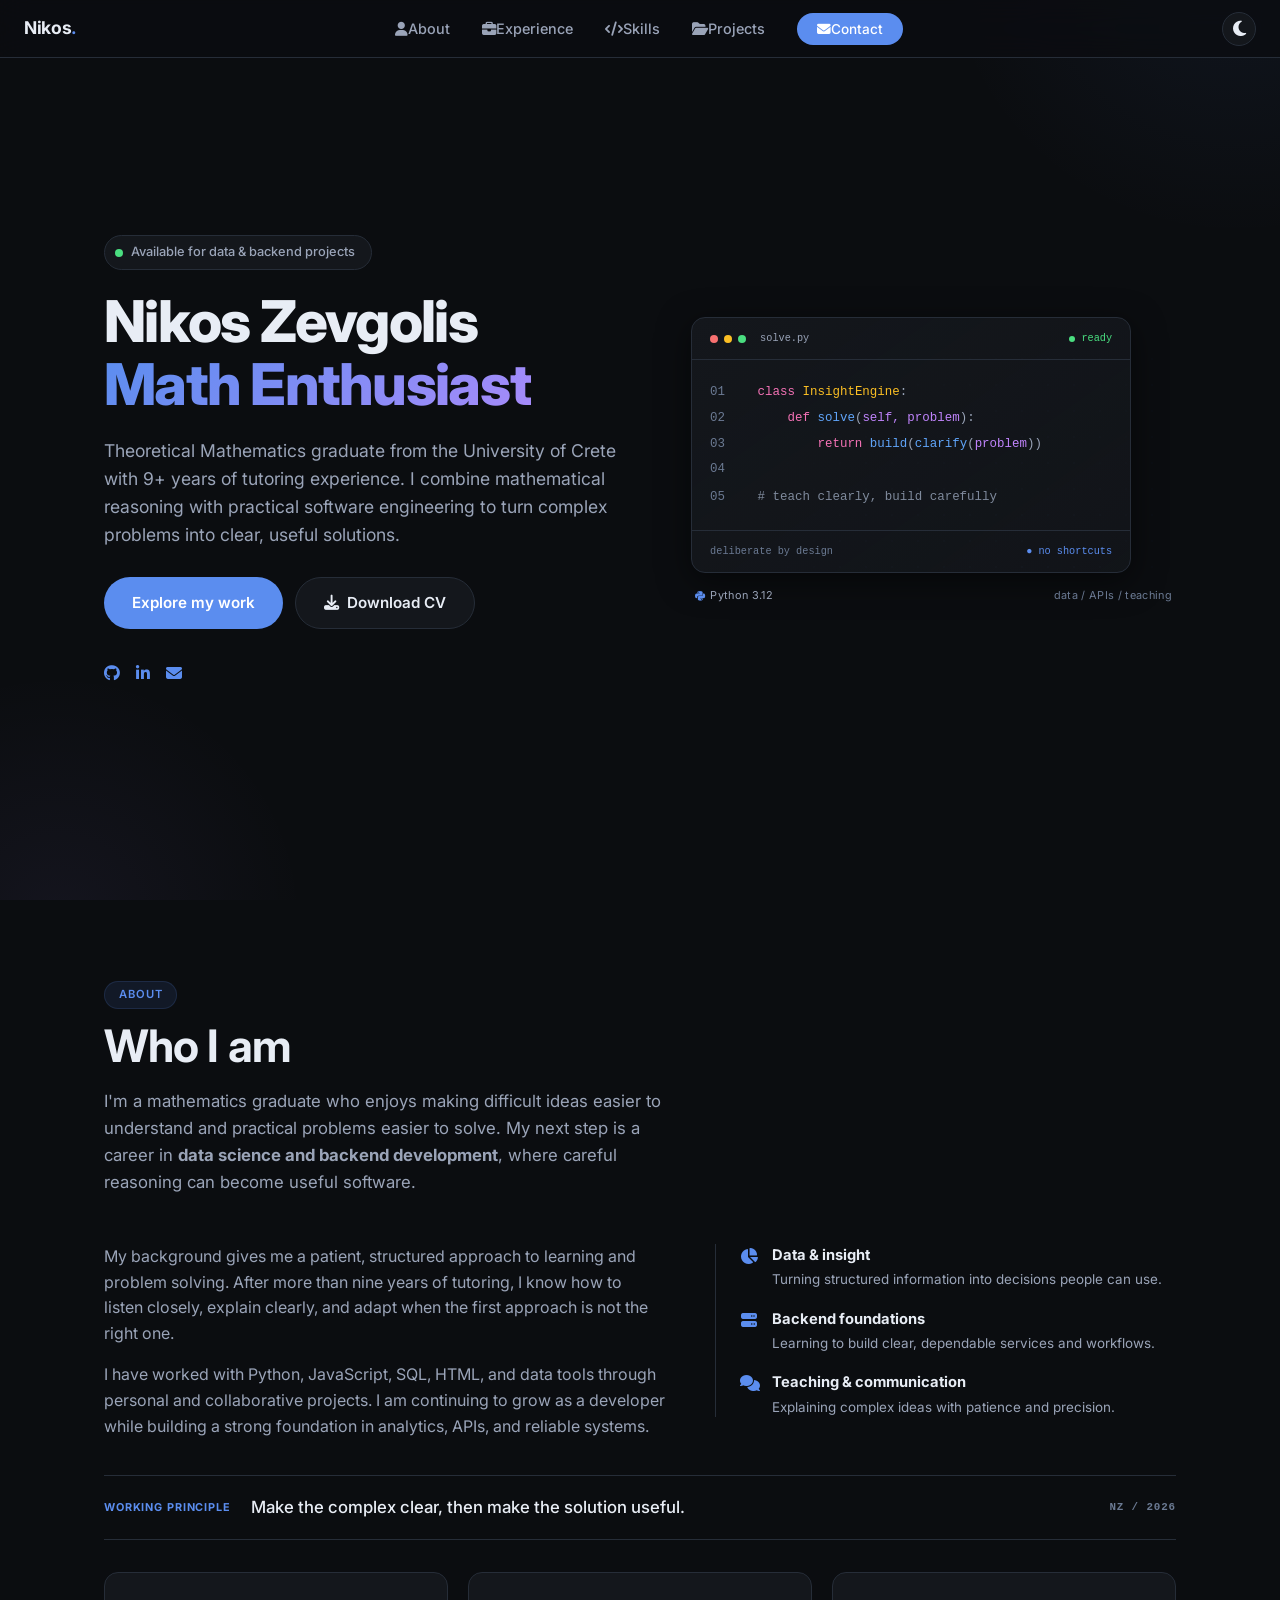
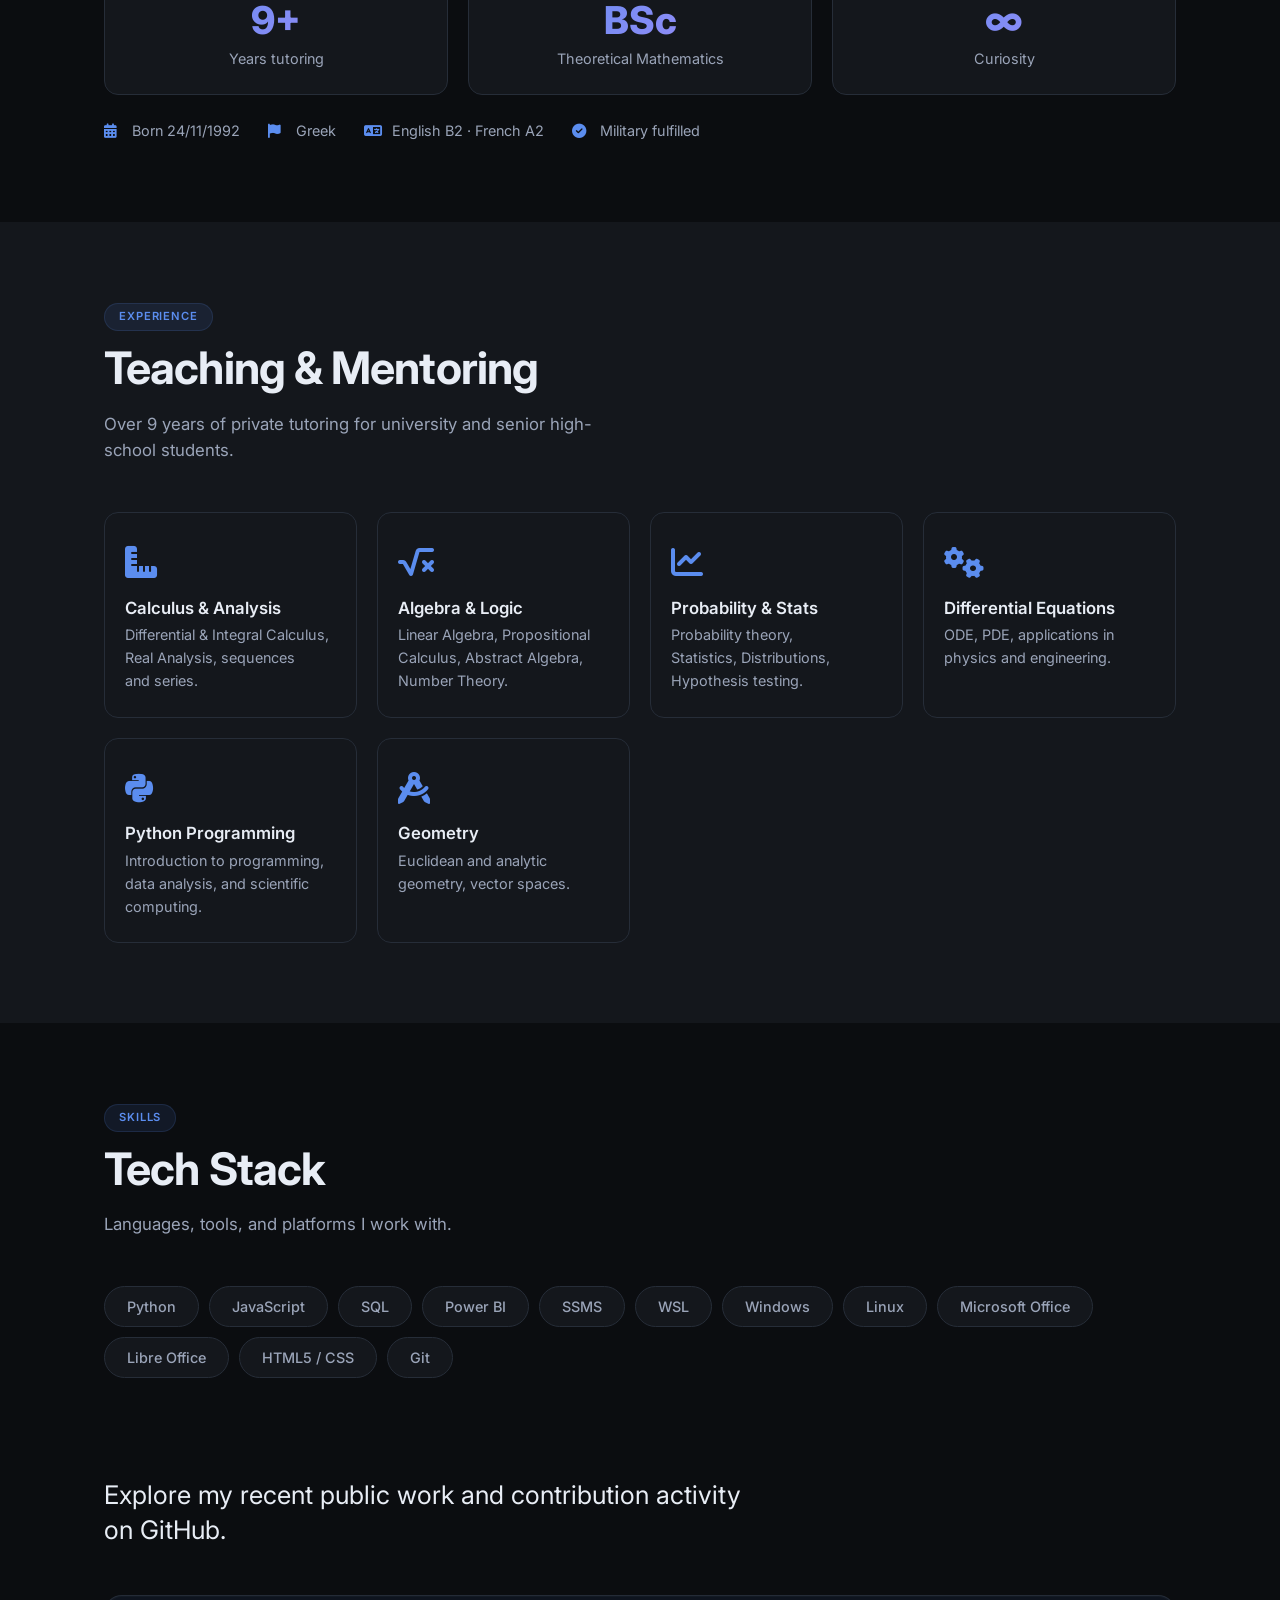
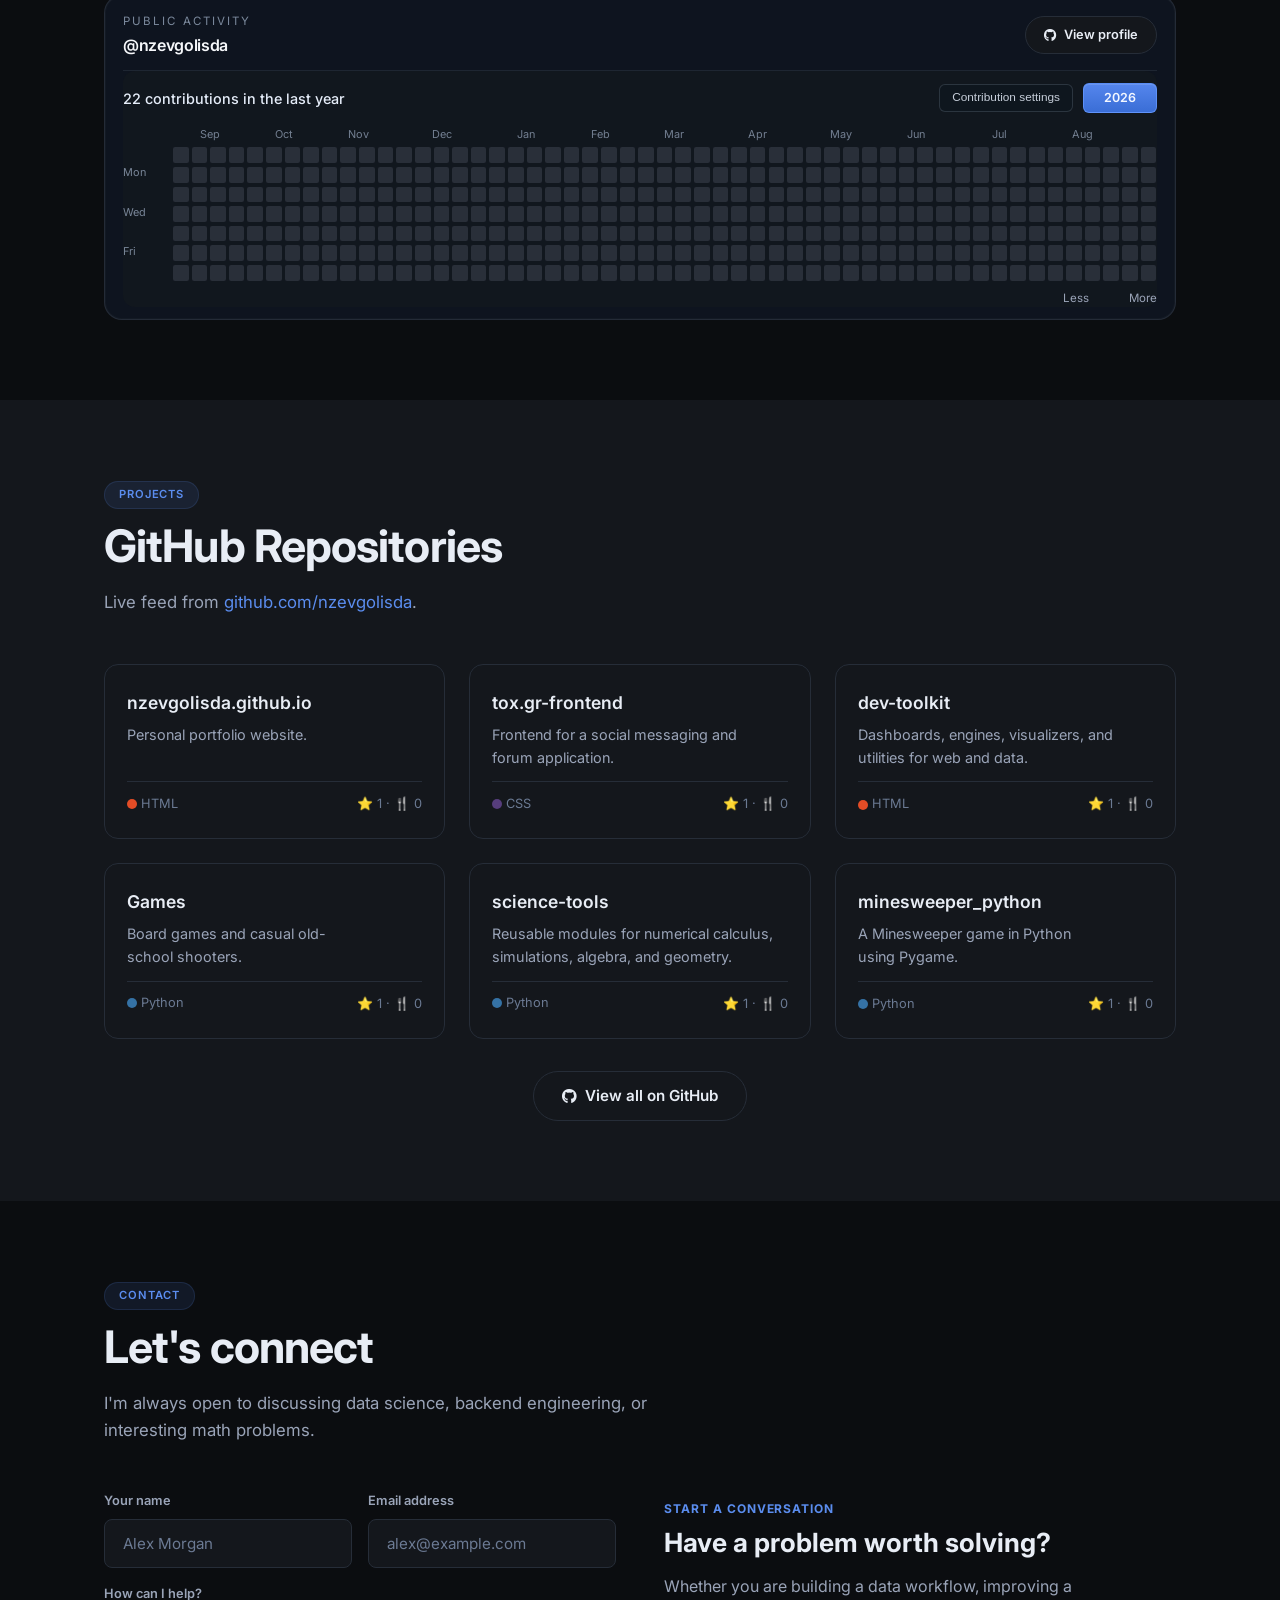
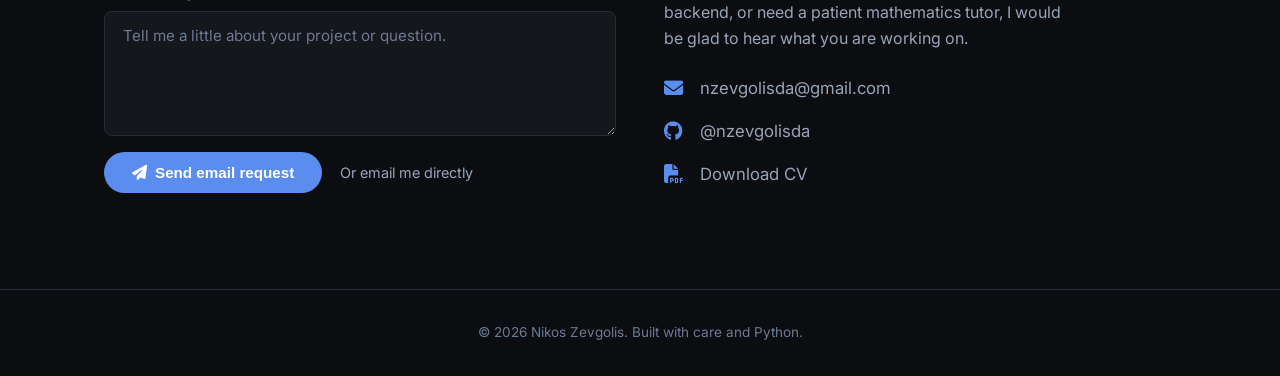
==== index.html @ 2c3bda38 "k" ====
<!DOCTYPE html>
<html lang="en">
    <head>
        <meta charset="UTF-8" />
        <meta name="viewport" content="width=device-width, initial-scale=1.0" />
        <title>Nikos Zevgolis · Data & Backend</title>
        <meta name="description" content="Portfolio of Nikos Zevgolis — Mathematics graduate, aspiring Data Scientist & Backend Developer." />
        <meta name="theme-color" content="#0b0d10" />
        <meta property="og:title" content="Nikos Zevgolis · Data & Backend" />
        <meta property="og:description" content="Mathematics graduate focused on data science, backend engineering, and elegant solutions." />
        <meta property="og:type" content="website" />
        <link rel="preconnect" href="https://fonts.googleapis.com" />
        <link rel="preconnect" href="https://fonts.gstatic.com" crossorigin />
        <link href="https://fonts.googleapis.com/css2?family=Inter:opsz,wght@14..32,300;14..32,400;14..32,500;14..32,600;14..32,700;14..32,800;14..32,900&display=swap" rel="stylesheet" />
        <link rel="stylesheet" href="https://cdnjs.cloudflare.com/ajax/libs/font-awesome/6.5.0/css/all.min.css" />
        <!-- CSS files -->
        <link rel="stylesheet" href="css/base.css" />
        <link rel="stylesheet" href="css/layout.css" />
        <link rel="stylesheet" href="css/components.css" />
        <link rel="stylesheet" href="css/theme.css" />
    </head>
    <body>
        <a class="skip-link" href="#main-content">Skip to main content</a>
        <!-- Navigation -->
        <nav class="navbar" id="navbar" role="navigation" aria-label="Main navigation">
            <div class="container navbar__inner">
                <a href="#" class="navbar__logo">Nikos<span>.</span></a>
                <ul class="navbar__links" id="navLinks">
                    <li><a href="#about" aria-label="About"><i class="fas fa-user" aria-hidden="true"></i><span class="nav-link__label">About</span></a></li>
                    <li><a href="#experience" aria-label="Experience"><i class="fas fa-briefcase" aria-hidden="true"></i><span class="nav-link__label">Experience</span></a></li>
                    <li><a href="#skills" aria-label="Skills"><i class="fas fa-code" aria-hidden="true"></i><span class="nav-link__label">Skills</span></a></li>
                    <li><a href="#projects" aria-label="Projects"><i class="fas fa-folder-open" aria-hidden="true"></i><span class="nav-link__label">Projects</span></a></li>
                    <li><a href="#contact" class="navbar__cta" aria-label="Contact"><i class="fas fa-envelope" aria-hidden="true"></i><span class="nav-link__label">Contact</span></a></li>
                </ul>
                <div class="navbar__actions">
                    <button type="button" id="themeToggle" class="theme-toggle" aria-label="Switch to light theme" aria-pressed="false">
                        <i class="fas fa-moon"></i>
                    </button>
                    <button type="button" class="navbar__hamburger" id="navToggle" aria-label="Open navigation" aria-controls="navLinks" aria-expanded="false">
                        <span></span><span></span><span></span>
                    </button>
                </div>
            </div>
        </nav>

        <!-- Hero -->
        <main id="main-content">
        <section id="hero" class="hero">
            <div class="container hero__inner">
                <div class="hero__content">
                    <div class="hero__badge">
                        <span class="hero__badge-dot"></span>
                        
                        Available for data &amp; backend projects
                    </div>
                    <h1 class="hero__title">
                        
                        Nikos Zevgolis<br />
                        <span class="hero__highlight" id="typedText">Math Enthusiast</span>
                    </h1>
                    <p class="hero__subtitle">
                        Theoretical Mathematics graduate from the University of Crete with 9+ years of tutoring experience.
                        I combine mathematical reasoning with practical software engineering to turn complex problems into clear, useful solutions.
                    </p>
                    <div class="hero__actions">
                        <a href="#projects" class="btn btn--primary">Explore my work</a>
                        <a href="cv.zevgolis-nikolaos.20260826.pdf" download class="btn btn--secondary">
                            <i class="fas fa-download"></i> Download CV
                        </a>
                    </div>
                    <div class="hero__socials">
                        <a href="https://github.com/nzevgolisda" target="_blank" rel="noopener noreferrer" aria-label="GitHub"><i class="fab fa-github"></i></a>
                        <a href="https://www.linkedin.com/in/nzevgolisda" target="_blank" rel="noopener noreferrer" aria-label="LinkedIn"><i class="fab fa-linkedin-in"></i></a>
                        <a href="mailto:nzevgolisda@gmail.com?subject=Portfolio%20enquiry" class="mailto-link" aria-label="Email"><i class="fas fa-envelope"></i></a>
                    </div>
                </div>
                <div class="hero__visual">
                    <div class="code-panel">
                        <div class="code-panel__topbar">
                            <div class="code-panel__traffic" aria-hidden="true">
                                <span></span><span></span><span></span>
                            </div>
                            <span class="code-panel__filename">solve.py</span>
                            <span class="code-panel__status"><span></span> ready</span>
                        </div>
                        <div class="code-panel__body">
                            <div class="code-panel__line">
                                <span class="code-panel__number">01</span>
                                <span class="code-panel__keyword">class</span>
                                <span class="code-panel__class"> InsightEngine</span>:
                            </div>
                            <div class="code-panel__line">
                                <span class="code-panel__number">02</span>
                                &nbsp;&nbsp;&nbsp;&nbsp;<span class="code-panel__keyword">def</span>
                                <span class="code-panel__function"> solve</span>(<span class="code-panel__param">self, problem</span>):
                            </div>
                            <div class="code-panel__line">
                                <span class="code-panel__number">03</span>
                                &nbsp;&nbsp;&nbsp;&nbsp;&nbsp;&nbsp;&nbsp;&nbsp;<span class="code-panel__keyword">return</span>
                                <span class="code-panel__function"> build</span>(<span class="code-panel__function">clarify</span>(<span class="code-panel__param">problem</span>))
                            </div>
                            <div class="code-panel__line code-panel__line--muted">
                                <span class="code-panel__number">04</span>
                            </div>
                            <div class="code-panel__line code-panel__line--accent">
                                <span class="code-panel__number">05</span>
                                <span class="code-panel__comment"># teach clearly, build carefully</span>
                            </div>
                        </div>
                        <div class="code-panel__footer">
                            <span>deliberate by design</span>
                            <span>● no shortcuts</span>
                        </div>
                    </div>
                    <div class="code-panel__meta">
                        <span><i class="fab fa-python" aria-hidden="true"></i> Python 3.12</span>
                        <span>data / APIs / teaching</span>
                    </div>
                </div>
            </div>
        </section>

        <!-- About -->
        <section id="about" class="section">
            <div class="container">
                <div class="section__header">
                    <span class="section__tag">About</span>
                    <h2 class="section__title">Who I am</h2>
                    <p class="section__subtitle">
                        I'm a mathematics graduate who enjoys making difficult ideas easier to understand and practical problems easier to solve.
                        My next step is a career in <strong>data science and backend development</strong>, where careful reasoning can become useful software.
                    </p>
                </div>
                <div class="about__details">
                    <div class="about__profile">
                        <p>My background gives me a patient, structured approach to learning and problem solving. After more than nine years of tutoring, I know how to listen closely, explain clearly, and adapt when the first approach is not the right one.</p>
                        <p>I have worked with Python, JavaScript, SQL, HTML, and data tools through personal and collaborative projects. I am continuing to grow as a developer while building a strong foundation in analytics, APIs, and reliable systems.</p>
                    </div>
                    <div class="about__focus">
                        <div class="about__focus-item">
                            <i class="fas fa-chart-pie" aria-hidden="true"></i>
                            <div><strong>Data &amp; insight</strong><span>Turning structured information into decisions people can use.</span></div>
                        </div>
                        <div class="about__focus-item">
                            <i class="fas fa-server" aria-hidden="true"></i>
                            <div><strong>Backend foundations</strong><span>Learning to build clear, dependable services and workflows.</span></div>
                        </div>
                        <div class="about__focus-item">
                            <i class="fas fa-comments" aria-hidden="true"></i>
                            <div><strong>Teaching &amp; communication</strong><span>Explaining complex ideas with patience and precision.</span></div>
                        </div>
                    </div>
                </div>
                <div class="about__signature">
                    <span class="about__signature-label">Working principle</span>
                    <p>Make the complex clear, then make the solution useful.</p>
                    <span class="about__signature-mark">NZ / 2026</span>
                </div>
                <div class="stats-grid">
                    <div class="stat-card fade-in">
                        <div class="stat-card__number">9+</div>
                        <div class="stat-card__label">Years tutoring</div>
                    </div>
                    <div class="stat-card fade-in">
                        <div class="stat-card__number">BSc</div>
                        <div class="stat-card__label">Theoretical Mathematics</div>
                    </div>
                    <div class="stat-card fade-in">
                        <div class="stat-card__number">∞</div>
                        <div class="stat-card__label">Curiosity</div>
                    </div>
                </div>
                <div class="about__meta">
                    <span><i class="fas fa-calendar-alt"></i> Born 24/11/1992</span>
                    <span><i class="fas fa-flag"></i> Greek</span>
                    <span><i class="fas fa-language"></i> English B2 · French A2</span>
                    <span><i class="fas fa-check-circle"></i> Military fulfilled</span>
                </div>
            </div>
        </section>

        <!-- Experience -->
        <section id="experience" class="section section--alt">
            <div class="container">
                <div class="section__header">
                    <span class="section__tag">Experience</span>
                    <h2 class="section__title">Teaching &amp; Mentoring</h2>
                    <p class="section__subtitle">Over 9 years of private tutoring for university and senior high-school students.</p>
                </div>
                <div class="exp-grid">
                    <div class="exp-card fade-in">
                        <div class="exp-card__icon" aria-hidden="true"><i class="fas fa-ruler-combined"></i></div>
                        <h3 class="exp-card__title">Calculus &amp; Analysis</h3>
                        <p class="exp-card__desc">Differential &amp; Integral Calculus, Real Analysis, sequences and series.</p>
                    </div>
                    <div class="exp-card fade-in">
                        <div class="exp-card__icon" aria-hidden="true"><i class="fas fa-square-root-variable"></i></div>
                        <h3 class="exp-card__title">Algebra &amp; Logic</h3>
                        <p class="exp-card__desc">Linear Algebra, Propositional Calculus, Abstract Algebra, Number Theory.</p>
                    </div>
                    <div class="exp-card fade-in">
                        <div class="exp-card__icon" aria-hidden="true"><i class="fas fa-chart-line"></i></div>
                        <h3 class="exp-card__title">Probability &amp; Stats</h3>
                        <p class="exp-card__desc">Probability theory, Statistics, Distributions, Hypothesis testing.</p>
                    </div>
                    <div class="exp-card fade-in">
                        <div class="exp-card__icon" aria-hidden="true"><i class="fas fa-gears"></i></div>
                        <h3 class="exp-card__title">Differential Equations</h3>
                        <p class="exp-card__desc">ODE, PDE, applications in physics and engineering.</p>
                    </div>
                    <div class="exp-card fade-in">
                        <div class="exp-card__icon" aria-hidden="true"><i class="fab fa-python"></i></div>
                        <h3 class="exp-card__title">Python Programming</h3>
                        <p class="exp-card__desc">Introduction to programming, data analysis, and scientific computing.</p>
                    </div>
                    <div class="exp-card fade-in">
                        <div class="exp-card__icon" aria-hidden="true"><i class="fas fa-compass-drafting"></i></div>
                        <h3 class="exp-card__title">Geometry</h3>
                        <p class="exp-card__desc">Euclidean and analytic geometry, vector spaces.</p>
                    </div>
                </div>
            </div>
        </section>

        <!-- Skills -->
        <section id="skills" class="section">
            <div class="container">
                <div class="section__header">
                    <span class="section__tag">Skills</span>
                    <h2 class="section__title">Tech Stack</h2>
                    <p class="section__subtitle">Languages, tools, and platforms I work with.</p>
                </div>
                <div class="skills-grid">
                    <span class="skill-tag">Python</span>
                    <span class="skill-tag">JavaScript</span>
                    <span class="skill-tag">SQL</span>
                    <span class="skill-tag">Power BI</span>
                    <span class="skill-tag">SSMS</span>
                    <span class="skill-tag">WSL</span>
                    <span class="skill-tag">Windows</span>
                    <span class="skill-tag">Linux</span>
                    <span class="skill-tag">Microsoft Office</span>
                    <span class="skill-tag">Libre Office</span>
                    <span class="skill-tag">HTML5 / CSS</span>
                    <span class="skill-tag">Git</span>
                </div>
            </div>
        </section>

        <!-- GitHub activity -->
        <section id="activity" class="section activity-section">
            <div class="container">
                <div class="section__header section__header--compact">
                    <p class="activity-intro">
                        Explore my recent public work and contribution activity on GitHub.
                    </p>
                </div>
                <div class="activity-card">
                    <div class="activity-card__header">
                        <div class="activity-card__meta">
                            <p class="activity-card__label">Public activity</p>
                            <h3>@nzevgolisda</h3>
                        </div>
                        <a href="https://github.com/nzevgolisda" target="_blank" rel="noopener noreferrer" class="btn btn--secondary btn--small">
                            <i class="fab fa-github"></i> View profile
                        </a>
                    </div>
                    <div class="activity-calendar">
                        <div class="contribution-graph" aria-label="GitHub contribution graph for nzevgolisda">
                            <div class="contribution-graph__header">
                                <span id="contributionTotal">22 contributions in the last year</span>
                                <div class="contribution-graph__actions">
                                    <button type="button">Contribution settings</button>
                                    <span class="contribution-graph__year" id="contributionYear">2026</span>
                                </div>
                            </div>
                            <div class="contribution-graph__body">
                                <div class="contribution-graph__days" aria-hidden="true">
                                    <span>Mon</span>
                                    <span>Wed</span>
                                    <span>Fri</span>
                                </div>
                                <div class="contribution-graph__months" id="contributionMonths" aria-hidden="true">
                                    <span style="grid-column: 1 / span 4;">Sep</span>
                                    <span style="grid-column: 5 / span 4;">Oct</span>
                                    <span style="grid-column: 9 / span 4;">Nov</span>
                                    <span style="grid-column: 13 / span 5;">Dec</span>
                                    <span style="grid-column: 18 / span 4;">Jan</span>
                                    <span style="grid-column: 22 / span 4;">Feb</span>
                                    <span style="grid-column: 26 / span 4;">Mar</span>
                                    <span style="grid-column: 30 / span 5;">Apr</span>
                                    <span style="grid-column: 35 / span 4;">May</span>
                                    <span style="grid-column: 39 / span 4;">Jun</span>
                                    <span style="grid-column: 43 / span 5;">Jul</span>
                                    <span style="grid-column: 48 / span 4;">Aug</span>
                                </div>
                                <div class="contribution-graph__grid" id="contributionGrid" aria-busy="true" data-source="github-contributions-api"></div>
                                    <span class="level-0"></span><span class="level-0"></span><span class="level-0"></span><span class="level-0"></span><span class="level-0"></span><span class="level-0"></span><span class="level-0"></span>
                                </div>
                            </div>
                            <div class="contribution-graph__legend">
                                <span>Less</span>
                                <span class="level-0"></span>
                                <span class="level-1"></span>
                                <span class="level-2"></span>
                                <span class="level-3"></span>
                                <span>More</span>
                            </div>
                        </div>
                    </div>
                </div>
            </div>
        </section>

        <!-- Projects -->
        <section id="projects" class="section section--alt">
            <div class="container">
                <div class="section__header">
                    <span class="section__tag">Projects</span>
                    <h2 class="section__title">GitHub Repositories</h2>
                    <p class="section__subtitle">
                        Live feed from <a href="https://github.com/nzevgolisda" target="_blank" rel="noopener noreferrer">github.com/nzevgolisda</a>.
                    </p>
                </div>
                <div id="repoGrid" class="projects-grid">
                    <div class="loading">Loading repositories…</div>
                </div>
                <div class="projects__footer">
                    <a href="https://github.com/nzevgolisda?tab=repositories" target="_blank" rel="noopener noreferrer" class="btn btn--secondary">
                        <i class="fab fa-github"></i> View all on GitHub
                    </a>
                </div>
            </div>
        </section>

        <!-- Contact -->
        <section id="contact" class="section">
            <div class="container">
                <div class="section__header">
                    <span class="section__tag">Contact</span>
                    <h2 class="section__title">Let's connect</h2>
                    <p class="section__subtitle">
                        I'm always open to discussing data science, backend engineering, or interesting math problems.
                    </p>
                </div>
                <div class="contact__wrapper">
                    <form id="contactForm" class="contact__form" action="https://formspree.io/f/xqakjvro" method="POST">
                        <div class="contact__form-group">
                            <label>
                                <span>Your name</span>
                                <input type="text" name="name" autocomplete="name" placeholder="Alex Morgan" required />
                            </label>
                            <label>
                                <span>Email address</span>
                                <input type="email" name="email" autocomplete="email" placeholder="alex@example.com" required />
                            </label>
                        </div>
                        <label>
                            <span>How can I help?</span>
                            <textarea name="message" placeholder="Tell me a little about your project or question." rows="5" required></textarea>
                        </label>
                        <input type="hidden" name="subject" value="New portfolio enquiry" />
                        <div class="contact__form-actions">
                            <button type="submit" class="btn btn--primary contact__submit">
                                <i class="fas fa-paper-plane" aria-hidden="true"></i> Send email request
                            </button>
                            <a class="contact__email-link mailto-link" href="mailto:nzevgolisda@gmail.com?subject=Portfolio%20enquiry">Or email me directly</a>
                        </div>
                        <div id="formStatus" class="form-status" role="status" aria-live="polite"></div>
                        <div id="formSuccess" class="form-success" role="status" aria-live="polite">
                            <i class="fas fa-check-circle"></i> Thanks! Your message was sent.
                        </div>
                    </form>
                    <div class="contact__info">
                        <p class="contact__eyebrow">Start a conversation</p>
                        <h3>Have a problem worth solving?</h3>
                        <p class="contact__copy">Whether you are building a data workflow, improving a backend, or need a patient mathematics tutor, I would be glad to hear what you are working on.</p>
                        <a href="mailto:nzevgolisda@gmail.com?subject=Portfolio%20enquiry" class="mailto-link"><i class="fas fa-envelope"></i> nzevgolisda@gmail.com</a>
                        <a href="https://github.com/nzevgolisda" target="_blank" rel="noopener noreferrer"><i class="fab fa-github"></i> @nzevgolisda</a>
                        <a href="cv.zevgolis-nikolaos.20260826.pdf" download><i class="fas fa-file-pdf"></i> Download CV</a>
                    </div>
                </div>
            </div>
        </section>
        </main>

        <!-- Footer -->
        <footer class="footer">
            <div class="container footer__inner">
                <p>&copy; 2026 Nikos Zevgolis. Built with care and Python.</p>
            </div>
        </footer>

        <!-- Scroll to top -->
        <button id="scrollTop" class="scroll-top" aria-label="Scroll to top">
            <i class="fas fa-arrow-up"></i>
        </button>

        <!-- JavaScript modules -->
        <script src="js/typing.js" defer></script>
        <script src="js/nav.js" defer></script>
        <script src="js/theme.js" defer></script>
        <script src="js/contributions.js" defer></script>
        <script src="js/github.js?v=20260912" defer></script>
        <script src="js/contact.js" defer></script>
        <script src="js/scroll.js" defer></script>
        <script src="js/main.js" defer></script>
    </body>
</html>
---- css/base.css ----
/* Reset & base */
*,
*::before,
*::after {
    margin: 0;
    padding: 0;
    box-sizing: border-box;
}

:root {
    --bg: #0b0d10;
    --bg-card: #14171c;
    --bg-card-hover: #1c2128;
    --bg-input: #1a1e26;
    --text: #e8edf5;
    --text-secondary: #9aa4b8;
    --text-muted: #6b7a93;
    --accent: #5b8def;
    --accent-glow: rgba(91, 141, 239, 0.25);
    --accent-secondary: #a78bfa;
    --border: #262d38;
    --radius: 14px;
    --radius-sm: 8px;
    --transition: 0.3s cubic-bezier(0.4, 0, 0.2, 1);
    --shadow: 0 8px 32px rgba(0, 0, 0, 0.5);
    --font: 'Inter', -apple-system, BlinkMacSystemFont, 'Segoe UI', Roboto, sans-serif;
    --max-width: 1120px;
    --nav-height: 58px;
}

[data-theme="light"] {
    --bg: #f0f4f9;
    --bg-card: #ffffff;
    --bg-card-hover: #f3f7fd;
    --bg-input: #e8edf5;
    --text: #0b0d10;
    --text-secondary: #2d3748;
    --text-muted: #4a5568;
    --border: #d2dce8;
    --shadow: 0 8px 32px rgba(0, 0, 0, 0.08);
}

html {
    scroll-behavior: smooth;
    scroll-padding-top: calc(var(--nav-height) + 16px);
}

body {
    font-family: var(--font);
    background: var(--bg);
    color: var(--text);
    line-height: 1.6;
    -webkit-font-smoothing: antialiased;
    transition: background var(--transition), color var(--transition);
}

a {
    color: var(--accent);
    text-decoration: none;
    transition: color var(--transition);
}
a:hover {
    color: #7aa2ff;
}

img {
    max-width: 100%;
    display: block;
}

/* Scrollbar */
::-webkit-scrollbar {
    width: 8px;
}
::-webkit-scrollbar-track {
    background: var(--bg);
}
::-webkit-scrollbar-thumb {
    background: var(--border);
    border-radius: 4px;
}
::-webkit-scrollbar-thumb:hover {
    background: var(--text-muted);
}

.skip-link {
    position: fixed;
    top: 12px;
    left: 12px;
    z-index: 2000;
    padding: 10px 16px;
    background: var(--accent);
    color: #fff;
    border-radius: var(--radius-sm);
    transform: translateY(-160%);
}
.skip-link:focus {
    transform: translateY(0);
}

h1,
h2,
h3,
p,
li,
label,
button,
a {
    overflow-wrap: break-word;
    text-wrap: pretty;
}
---- css/layout.css ----
.container {
    max-width: var(--max-width);
    margin: 0 auto;
    padding: 0 24px;
}

.section {
    padding: 80px 0;
}
.section--alt {
    background: var(--bg-card);
    transition: background var(--transition);
}

/* Section headers */
.section__header {
    max-width: 640px;
    margin-bottom: 48px;
}
.section__header--center {
    text-align: center;
    margin-left: auto;
    margin-right: auto;
}

.section__tag {
    display: inline-block;
    font-size: 0.7rem;
    font-weight: 600;
    letter-spacing: 0.08em;
    text-transform: uppercase;
    color: var(--accent);
    background: rgba(91, 141, 239, 0.10);
    padding: 4px 14px;
    border-radius: 100px;
    border: 1px solid rgba(91, 141, 239, 0.15);
    margin-bottom: 12px;
}

.section__title {
    font-size: clamp(2rem, 4vw, 2.8rem);
    font-weight: 700;
    letter-spacing: -0.02em;
    line-height: 1.15;
    margin-bottom: 16px;
}
.section__title .highlight {
    background: linear-gradient(135deg, var(--accent), var(--accent-secondary));
    -webkit-background-clip: text;
    -webkit-text-fill-color: transparent;
    background-clip: text;
}

.section__subtitle {
    font-size: 1.05rem;
    color: var(--text-secondary);
    max-width: 580px;
}
.section__header--center .section__subtitle {
    margin-left: auto;
    margin-right: auto;
}

/* Hero */
.hero {
    min-height: max(100vh, 640px);
    display: flex;
    align-items: center;
    padding: calc(var(--nav-height) + 24px) 0 60px;
    position: relative;
    overflow: hidden;
}
.hero__visual::before {
    content: '';
    position: absolute;
    inset: 10% 0 10% 12%;
    background-image: radial-gradient(circle, rgba(91, 141, 239, 0.18) 1px, transparent 1.5px);
    background-size: 26px 26px;
    mask-image: linear-gradient(90deg, transparent, #000 25%, #000 75%, transparent);
    opacity: 0.45;
    pointer-events: none;
    z-index: -1;
}
.hero::before {
    content: '';
    position: absolute;
    top: -40%;
    right: -20%;
    width: 600px;
    height: 600px;
    background: radial-gradient(circle, rgba(91, 141, 239, 0.07) 0%, transparent 70%);
    border-radius: 50%;
    pointer-events: none;
}
.hero::after {
    content: '';
    position: absolute;
    bottom: -30%;
    left: -15%;
    width: 500px;
    height: 500px;
    background: radial-gradient(circle, rgba(167, 139, 250, 0.06) 0%, transparent 70%);
    border-radius: 50%;
    pointer-events: none;
}
.hero__inner {
    display: grid;
    grid-template-columns: minmax(0, 1.05fr) minmax(280px, 0.95fr);
    gap: clamp(28px, 4vw, 60px);
    align-items: center;
    position: relative;
    z-index: 1;
    width: 100%;
}
.hero__content {
    min-width: 0;
}
.hero__title {
    font-size: clamp(2.4rem, 5vw, 3.6rem);
    font-weight: 800;
    letter-spacing: -0.03em;
    line-height: 1.1;
    margin-bottom: 20px;
}
.hero__highlight {
    background: linear-gradient(135deg, var(--accent), var(--accent-secondary));
    -webkit-background-clip: text;
    -webkit-text-fill-color: transparent;
    background-clip: text;
    display: inline-block;
    min-width: 160px;
}
.hero__subtitle {
    font-size: clamp(1rem, 1.5vw, 1.1rem);
    color: var(--text-secondary);
    max-width: 520px;
    margin-bottom: 28px;
}
.hero__actions {
    display: flex;
    flex-wrap: wrap;
    gap: 12px;
    margin-bottom: 32px;
}
.hero__actions .btn {
    min-height: 52px;
}
.hero__socials {
    display: flex;
    gap: 16px;
    flex-wrap: wrap;
}

/* Footer */
.footer {
    border-top: 1px solid var(--border);
    padding: 32px 0;
    text-align: center;
    color: var(--text-muted);
    font-size: 0.85rem;
    transition: border var(--transition);
}

@media (max-width: 980px) {
    .navbar__links {
        gap: 20px;
    }
    .hero {
        min-height: auto;
        padding-bottom: 72px;
    }
    .hero__inner {
        grid-template-columns: 1fr;
        gap: 32px;
    }
    .hero__visual {
        max-width: 620px;
        width: 100%;
        margin: 0 auto;
        isolation: isolate;
    }
    .hero__content {
        max-width: 680px;
        margin: 0 auto;
    }
}

@media (max-width: 760px) {
    .navbar__links {
        position: absolute;
        top: var(--nav-height);
        left: 16px;
        right: 16px;
        display: none;
        flex-direction: row;
        align-items: center;
        justify-content: space-between;
        gap: 4px;
        padding: 6px;
        background: var(--bg-card);
        border: 1px solid var(--border);
        border-radius: var(--radius);
        box-shadow: var(--shadow);
    }
    .navbar__links.open {
        display: flex;
    }
    .navbar__links a {
        display: inline-flex;
        align-items: center;
        justify-content: center;
        min-width: 42px;
        min-height: 42px;
        padding: 8px;
        border-radius: var(--radius-sm);
    }
    .navbar__links li {
        flex: 1 1 0;
        display: flex;
        justify-content: center;
    }
    .navbar__links a i {
        font-size: 1rem;
    }
    .navbar__links .nav-link__label {
        position: absolute;
        width: 1px;
        height: 1px;
        overflow: hidden;
        clip: rect(0 0 0 0);
        white-space: nowrap;
    }
    .navbar__cta {
        margin-top: 0;
    }
    .navbar__hamburger {
        display: flex;
    }
    .hero {
        padding-top: calc(var(--nav-height) + 28px);
    }
    .nav-menu-open .hero {
        padding-top: calc(var(--nav-height) + 94px);
    }
    .hero__inner,
    .contact__wrapper,
    .about__details {
        grid-template-columns: 1fr;
        gap: 40px;
    }
    .about__focus {
        border-left: 0;
        border-top: 1px solid var(--border);
        padding: 24px 0 0;
    }
    .about__signature {
        grid-template-columns: 1fr auto;
        gap: 8px 16px;
    }
    .about__signature p {
        grid-column: 1 / -1;
        grid-row: 2;
    }
    .hero__visual {
        order: 0;
    }
    .code-panel {
        max-width: none;
        padding: 22px;
        font-size: 0.8rem;
    }
    .contact__form-group {
        grid-template-columns: 1fr;
    }
}

@media (max-width: 560px) {
    .container {
        padding: 0 16px;
    }
    .hero__actions {
        display: grid;
        grid-template-columns: 1fr;
        width: 100%;
    }
    .hero__actions .btn {
        width: 100%;
        justify-content: center;
    }
    .hero__socials {
        gap: 12px;
    }
    .hero__badge {
        font-size: 0.72rem;
        padding: 6px 12px 6px 8px;
    }
}

@media (max-width: 480px) {
    .navbar {
        display: none;
    }

    .hero {
        padding-top: 40px;
    }
}
.hero__visual {
    position: relative;
}
---- css/components.css ----
/* Buttons */
.btn {
    display: inline-flex;
    align-items: center;
    gap: 8px;
    padding: 12px 28px;
    border-radius: 100px;
    font-weight: 600;
    font-size: 0.95rem;
    transition: all var(--transition);
    cursor: pointer;
    border: none;
    text-decoration: none;
}
.btn--primary {
    background: var(--accent);
    color: #fff !important;
}
.btn--primary:hover {
    background: #4a7ad9;
    transform: translateY(-2px);
    box-shadow: 0 8px 24px var(--accent-glow);
    color: #fff !important;
}
.btn--secondary {
    background: var(--bg-card);
    color: var(--text) !important;
    border: 1px solid var(--border);
}
.btn--secondary:hover {
    background: var(--bg-card-hover);
    border-color: var(--text-muted);
    transform: translateY(-2px);
    color: var(--text) !important;
}
.btn--small {
    padding: 8px 18px;
    font-size: 0.8rem;
}

/* Theme toggle */
.theme-toggle {
    background: var(--bg-card);
    border: 1px solid var(--border);
    border-radius: 100px;
    padding: 6px 12px;
    font-size: 1.1rem;
    cursor: pointer;
    color: var(--text);
    transition: all var(--transition);
    display: flex;
    align-items: center;
    justify-content: center;
    width: 34px;
    height: 34px;
}
.theme-toggle:hover {
    background: var(--bg-card-hover);
    border-color: var(--accent);
}

/* Navbar */
.navbar {
    position: fixed;
    top: 0;
    left: 0;
    right: 0;
    z-index: 1100;
    height: var(--nav-height);
    display: flex;
    align-items: center;
    background: rgba(11, 13, 16, 0.82);
    backdrop-filter: blur(16px) saturate(180%);
    border-bottom: 1px solid var(--border);
    transition: transform var(--transition), background var(--transition), border var(--transition);
}
.navbar.navbar--hidden {
    transform: translateY(-100%);
    visibility: hidden;
    pointer-events: none;
}
[data-theme="light"] .navbar {
    background: rgba(240, 244, 249, 0.85);
}
.navbar__inner {
    display: flex;
    align-items: center;
    justify-content: space-between;
    width: 100%;
    max-width: none;
    min-width: 0;
}
.navbar__logo {
    font-size: 1.1rem;
    font-weight: 700;
    letter-spacing: -0.02em;
    color: var(--text);
    flex-shrink: 0;
}
.navbar__logo span {
    color: var(--accent);
}
.navbar__links {
    display: flex;
    gap: 32px;
    list-style: none;
    align-items: center;
    min-width: 0;
}
.navbar__links a {
    font-size: 0.9rem;
    font-weight: 500;
    color: var(--text-secondary);
    position: relative;
    transition: color var(--transition);
}
.navbar__links a::after {
    content: '';
    position: absolute;
    bottom: -4px;
    left: 0;
    width: 0;
    height: 2px;
    background: var(--accent);
    transition: width var(--transition);
}
.navbar__links a:hover {
    color: var(--text);
}
.navbar__links a:hover::after {
    width: 100%;
}
.navbar__cta {
    background: var(--accent);
    color: #fff !important;
    padding: 8px 20px;
    border-radius: 100px;
    font-weight: 600;
    font-size: 0.85rem !important;
    transition: background var(--transition), transform var(--transition);
}
.navbar__cta::after {
    display: none !important;
}
.navbar__cta:hover {
    background: #4a7ad9;
    color: #fff !important;
    transform: translateY(-1px);
}
.navbar__actions {
    display: flex;
    align-items: center;
    gap: 8px;
}
.navbar__hamburger {
    display: none;
    flex-direction: column;
    gap: 5px;
    background: none;
    border: none;
    cursor: pointer;
    padding: 4px;
}
.navbar__hamburger span {
    display: block;
    width: 24px;
    height: 2px;
    background: var(--text);
    border-radius: 2px;
    transition: all var(--transition);
}
.navbar__hamburger.open span:nth-child(1) {
    transform: rotate(45deg) translate(5px, 5px);
}
.navbar__hamburger.open span:nth-child(2) {
    opacity: 0;
}
.navbar__hamburger.open span:nth-child(3) {
    transform: rotate(-45deg) translate(5px, -5px);
}

/* Badge */
.hero__badge {
    display: inline-flex;
    align-items: center;
    gap: 8px;
    font-size: 0.8rem;
    font-weight: 500;
    color: var(--text-secondary);
    background: var(--bg-card);
    padding: 6px 16px 6px 10px;
    border-radius: 100px;
    border: 1px solid var(--border);
    margin-bottom: 20px;
}
.hero__badge-dot {
    width: 8px;
    height: 8px;
    border-radius: 50%;
    background: #4ade80;
    animation: pulse-dot 2s ease-in-out infinite;
}
@keyframes pulse-dot {
    0%, 100% { opacity: 1; transform: scale(1); }
    50% { opacity: 0.4; transform: scale(1.4); }
}

/* Code panel */
.code-panel {
    background: linear-gradient(145deg, var(--bg-card), rgba(20, 23, 28, 0.76));
    border-radius: var(--radius);
    padding: 0;
    border: 1px solid var(--border);
    font-family: 'JetBrains Mono', 'Fira Code', monospace;
    font-size: 0.78rem;
    line-height: 2.05;
    box-shadow: var(--shadow);
    width: 100%;
    max-width: 440px;
    overflow: hidden;
    transition: background var(--transition), border var(--transition);
}
.code-panel__topbar,
.code-panel__footer {
    display: flex;
    align-items: center;
    min-height: 42px;
    padding: 0 18px;
    color: var(--text-muted);
    font-size: 0.64rem;
}
.code-panel__topbar {
    gap: 14px;
    border-bottom: 1px solid var(--border);
}
.code-panel__traffic {
    display: flex;
    gap: 6px;
}
.code-panel__traffic span {
    width: 8px;
    height: 8px;
    border-radius: 50%;
    background: var(--text-muted);
}
.code-panel__traffic span:first-child { background: #f87171; }
.code-panel__traffic span:nth-child(2) { background: #fbbf24; }
.code-panel__traffic span:last-child { background: #4ade80; }
.code-panel__filename {
    color: var(--text-secondary);
}
.code-panel__status {
    display: inline-flex;
    align-items: center;
    gap: 6px;
    margin-left: auto;
    color: #4ade80;
}
.code-panel__status span {
    width: 6px;
    height: 6px;
    border-radius: 50%;
    background: currentColor;
}
.code-panel__body {
    padding: 20px 18px;
    overflow-x: auto;
}
.code-panel__line {
    color: var(--text-secondary);
    white-space: nowrap;
}
.code-panel__number {
    display: inline-block;
    width: 28px;
    margin-right: 12px;
    color: var(--text-muted);
    user-select: none;
}
.code-panel__line--muted {
    color: transparent;
}
.code-panel__line--accent {
    color: var(--text);
    margin-top: 2px;
}
.code-panel__comment {
    color: #7f8a9c;
}
.code-panel__footer {
    justify-content: space-between;
    border-top: 1px solid var(--border);
}
.code-panel__footer span:last-child {
    color: var(--accent);
}
.code-panel__meta {
    display: flex;
    justify-content: space-between;
    gap: 16px;
    margin: 14px 4px 0;
    color: var(--text-muted);
    font-family: var(--font);
    font-size: 0.68rem;
    letter-spacing: 0.03em;
}
.code-panel__meta span {
    display: inline-flex;
    align-items: center;
    white-space: nowrap;
}
.code-panel__meta span:first-child {
    color: var(--text-secondary);
}
.code-panel__meta i {
    color: var(--accent);
    margin-right: 5px;
}
.code-panel__keyword { color: #f472b6; }
.code-panel__function { color: #60a5fa; }
.code-panel__string { color: #a3e635; }
.code-panel__class { color: #fbbf24; }
.code-panel__param { color: #c084fc; }
.code-panel__operator { color: #fbbf24; }

/* Stats */
.stats-grid {
    display: grid;
    grid-template-columns: repeat(auto-fit, minmax(140px, 1fr));
    gap: 20px;
    margin: 32px 0 24px;
}
.stat-card {
    background: var(--bg-card);
    padding: 24px 16px;
    border-radius: var(--radius);
    border: 1px solid var(--border);
    text-align: center;
    transition: all var(--transition);
}
.stat-card:hover {
    border-color: var(--accent);
    transform: translateY(-4px);
}
.stat-card__number {
    font-size: 2.4rem;
    font-weight: 800;
    background: linear-gradient(135deg, var(--accent), var(--accent-secondary));
    -webkit-background-clip: text;
    -webkit-text-fill-color: transparent;
    background-clip: text;
    line-height: 1.2;
}
.stat-card__label {
    font-size: 0.9rem;
    color: var(--text-secondary);
    margin-top: 4px;
}

/* About details */
.about__details {
    display: grid;
    grid-template-columns: minmax(0, 1.1fr) minmax(280px, 0.9fr);
    gap: 48px;
    align-items: start;
    margin: 8px 0 36px;
}
    @media (max-width: 760px) {
        .about__details {
            grid-template-columns: minmax(0, 1fr);
        }

        .navbar__links {
            z-index: 1001;
        }
    }
.about__profile,
.about__focus {
    min-width: 0;
}
.about__profile {
    color: var(--text-secondary);
    max-width: 600px;
}
.about__profile p + p {
    margin-top: 16px;
}
.about__focus {
    display: grid;
    gap: 18px;
    border-left: 1px solid var(--border);
    padding-left: 24px;
}
.about__focus-item {
    display: flex;
    gap: 14px;
    align-items: flex-start;
}
.about__focus-item > i {
    color: var(--accent);
    font-size: 1rem;
    margin-top: 4px;
    width: 18px;
    text-align: center;
}
.about__focus-item div {
    display: grid;
    gap: 2px;
}
.about__focus-item strong {
    font-size: 0.92rem;
}
.about__focus-item span {
    color: var(--text-secondary);
    font-size: 0.84rem;
    line-height: 1.5;
}
.about__signature {
    display: grid;
    grid-template-columns: auto minmax(0, 1fr) auto;
    align-items: center;
    gap: 20px;
    padding: 18px 0;
    border-top: 1px solid var(--border);
    border-bottom: 1px solid var(--border);
}
.about__signature-label,
.about__signature-mark {
    color: var(--accent);
    font-size: 0.68rem;
    font-weight: 700;
    letter-spacing: 0.08em;
    text-transform: uppercase;
}
.about__signature p {
    font-size: 1.05rem;
    font-weight: 500;
}
.about__signature-mark {
    color: var(--text-muted);
    font-family: 'JetBrains Mono', 'Fira Code', monospace;
}

/* About meta */
.about__meta {
    display: flex;
    flex-wrap: wrap;
    gap: 16px 28px;
    margin-top: 12px;
    color: var(--text-secondary);
    font-size: 0.9rem;
}
.about__meta i {
    color: var(--accent);
    width: 18px;
    margin-right: 6px;
}
---- css/theme.css ----
/* Experience grid */
.exp-grid {
    display: grid;
    grid-template-columns: repeat(auto-fit, minmax(200px, 1fr));
    gap: 20px;
}
.exp-card {
    background: var(--bg-card);
    border-radius: var(--radius);
    padding: 24px 20px;
    border: 1px solid var(--border);
    transition: all var(--transition);
}
.exp-card:hover {
    border-color: var(--accent);
    transform: translateY(-4px);
}
.exp-card__icon {
    font-size: 2rem;
    color: var(--accent);
    margin-bottom: 6px;
}
.exp-card__title {
    font-size: 1.05rem;
    font-weight: 600;
    margin-bottom: 2px;
}
.exp-card__desc {
    color: var(--text-secondary);
    font-size: 0.9rem;
}

/* Skills */
.skills-grid {
    display: flex;
    flex-wrap: wrap;
    gap: 10px;
}
.skill-tag {
    background: var(--bg-card);
    border: 1px solid var(--border);
    padding: 8px 22px;
    border-radius: 100px;
    font-size: 0.9rem;
    font-weight: 500;
    color: var(--text-secondary);
    transition: all var(--transition);
}
.skill-tag:hover {
    border-color: var(--accent);
    color: var(--text);
    background: var(--bg-card-hover);
    transform: translateY(-2px);
}

.activity-section {
    padding-top: 20px;
}
.activity-intro {
    margin: 0;
    font-size: clamp(1.2rem, 2vw, 2rem);
    line-height: 1.35;
    color: var(--text);
    max-width: 900px;
    font-weight: 400;
}
.activity-card {
    background: rgba(15, 22, 32, 0.94);
    border: 1px solid rgba(148, 163, 184, 0.16);
    border-radius: 18px;
    padding: 0 18px 12px;
    box-shadow: inset 0 0 0 1px rgba(148, 163, 184, 0.04);
    max-width: 1180px;
    margin: 0 auto;
}
.activity-card__header {
    display: flex;
    justify-content: space-between;
    align-items: center;
    gap: 18px;
    padding: 16px 0 12px;
    border-bottom: 1px solid rgba(148, 163, 184, 0.12);
}
.activity-card__meta {
    display: flex;
    flex-direction: column;
    gap: 2px;
}
.activity-card__label {
    color: rgba(148, 163, 184, 0.82);
    font-size: 0.72rem;
    letter-spacing: 0.18em;
    text-transform: uppercase;
    margin: 0;
}
.activity-card__header h3 {
    font-size: 1rem;
    font-weight: 600;
    margin: 0;
    letter-spacing: -0.02em;
    color: #f5f7fa;
}
.activity-calendar {
    background: rgba(18, 24, 31, 0.9);
    border-radius: 12px;
    padding: 12px 0 0;
    container-type: inline-size;
}
.contribution-graph {
    --cell-gap: 4px;
    --week-count: 53;
    --cell-size: clamp(10px, calc((100cqw - (var(--week-count) - 1) * var(--cell-gap)) / var(--week-count)), 24px);
    --grid-height: calc(7 * var(--cell-size) + 6 * var(--cell-gap));
    --grid-min-width: calc(var(--week-count) * var(--cell-size) + (var(--week-count) - 1) * var(--cell-gap));
    display: flex;
    flex-direction: column;
    gap: 8px;
    color: rgba(148, 163, 184, 0.9);
}
.contribution-graph__header {
    display: flex;
    justify-content: space-between;
    align-items: center;
    gap: 12px;
    font-size: 0.9rem;
    color: #e5edf9;
    font-weight: 500;
    padding: 0 0 6px;
}
.contribution-graph__actions {
    display: flex;
    align-items: center;
    gap: 10px;
}
.contribution-graph__actions button {
    background: rgba(15, 23, 32, 0.7);
    border: 1px solid rgba(148, 163, 184, 0.22);
    color: rgba(214, 221, 233, 0.92);
    border-radius: 6px;
    padding: 7px 12px;
    font-size: 0.74rem;
    line-height: 1;
    cursor: pointer;
    transition: border-color 0.2s ease, background 0.2s ease, transform 0.2s ease;
}
.contribution-graph__actions button:hover {
    border-color: rgba(148, 163, 184, 0.45);
    background: rgba(22, 31, 41, 0.9);
}
.contribution-graph__actions button:active {
    transform: translateY(1px);
}
.contribution-graph__year {
    display: inline-flex;
    align-items: center;
    justify-content: center;
    min-width: 74px;
    padding: 8px 12px;
    background: linear-gradient(180deg, rgba(91, 144, 255, 0.92), rgba(62, 118, 230, 0.92));
    border: 1px solid rgba(101, 152, 255, 0.75);
    border-radius: 6px;
    color: #f3f7ff;
    font-weight: 600;
    font-size: 0.78rem;
    line-height: 1;
    cursor: pointer;
    box-shadow: inset 0 1px 0 rgba(255, 255, 255, 0.12);
}
.contribution-graph__body {
    display: grid;
    grid-template-columns: 40px minmax(0, 1fr);
    grid-template-rows: 18px var(--grid-height);
    gap: 0 10px;
    align-items: start;
    padding-top: 2px;
}
.contribution-graph__days {
    position: relative;
    grid-column: 1;
    grid-row: 2;
    width: 40px;
    height: var(--grid-height);
    padding-top: 0;
    font-size: 0.68rem;
    color: rgba(148, 163, 184, 0.8);
    line-height: 1;
    transform: translateY(calc(var(--cell-size) + var(--cell-gap)));
}
.contribution-graph__days span {
    position: absolute;
    left: 0;
    display: block;
    line-height: 1;
}
.contribution-graph__days span:nth-child(1) { top: 0; }
.contribution-graph__days span:nth-child(2) { top: calc(2 * (var(--cell-size) + var(--cell-gap))); }
.contribution-graph__days span:nth-child(3) { top: calc(4 * (var(--cell-size) + var(--cell-gap))); }
.contribution-graph__months {
    grid-column: 2;
    grid-row: 1;
    display: grid;
    grid-template-columns: repeat(var(--week-count), minmax(0, 1fr));
    align-items: start;
    width: 100%;
    height: 18px;
    margin-bottom: 0;
}
.contribution-graph__months span {
    position: static;
    width: auto;
    font-size: 0.68rem;
    color: rgba(148, 163, 184, 0.75);
    white-space: nowrap;
    line-height: 1;
    text-align: center;
}
.contribution-graph__grid {
    grid-column: 2;
    grid-row: 2;
    display: grid;
    grid-template-columns: repeat(var(--week-count), var(--cell-size));
    grid-template-rows: repeat(7, var(--cell-size));
    column-gap: 0;
    row-gap: var(--cell-gap);
    width: 100%;
    min-height: var(--grid-height);
    padding: 0 0 0;
    justify-content: space-between;
    align-content: start;
    grid-auto-flow: column;
    max-width: 100%;
    transform: translateY(0);
}
.contribution-graph__grid span,
.contribution-graph__legend .level-0,
.contribution-graph__legend .level-1,
.contribution-graph__legend .level-2,
.contribution-graph__legend .level-3 {
    display: block;
    width: var(--cell-size);
    height: var(--cell-size);
    border-radius: 2px;
    background: rgba(148, 163, 184, 0.2);
    justify-self: center;
}
.contribution-graph__grid .level-0 { background: rgba(148, 163, 184, 0.18); }
.contribution-graph__grid .level-1,
.contribution-graph__legend .level-1 { background: #7bd48f; }
.contribution-graph__grid .level-2,
.contribution-graph__legend .level-2 { background: #4ecb73; }
.contribution-graph__grid .level-3,
.contribution-graph__legend .level-3 { background: #2b9d5a; }
.contribution-graph__grid .level-4 { background: #167c45; }
.contribution-graph__legend {
    display: flex;
    align-items: center;
    justify-content: flex-end;
    gap: 8px;
    padding-top: 8px;
    font-size: 0.72rem;
    color: rgba(148, 163, 184, 0.9);
}
.contribution-graph__legend span:not(.level-0):not(.level-1):not(.level-2):not(.level-3) {
    color: var(--text-secondary);
}
.contribution-graph__legend .level-0,
.contribution-graph__legend .level-1,
.contribution-graph__legend .level-2,
.contribution-graph__legend .level-3 {
    width: var(--cell-size);
    height: var(--cell-size);
    border-radius: 2px;
}

@media (max-width: 760px) {
    .activity-intro {
        font-size: 1.1rem;
    }
    .activity-card {
        padding: 0 12px 10px;
    }
    .activity-card__header {
        flex-direction: column;
        align-items: flex-start;
        gap: 10px;
        padding-top: 12px;
    }
    .contribution-graph__header {
        flex-direction: column;
        align-items: flex-start;
        width: 100%;
        gap: 8px;
    }
    .contribution-graph__actions {
        width: 100%;
        justify-content: space-between;
    }
    .contribution-graph__body {
        grid-template-columns: 30px minmax(0, 1fr);
        grid-template-rows: 18px var(--grid-height);
        gap: 8px;
        overflow-x: auto;
    }
    .contribution-graph__days {
        width: 30px;
        font-size: 0.62rem;
        padding-top: 0;
    }
    .contribution-graph__months {
        width: max(100%, var(--grid-min-width));
        min-width: var(--grid-min-width);
    }
    .contribution-graph__grid {
        grid-column: 2;
        width: max(100%, var(--grid-min-width));
        min-width: var(--grid-min-width);
        overflow-x: visible;
    }
    .contribution-graph__legend {
        justify-content: flex-start;
        flex-wrap: wrap;
    }
}

/* Projects grid */
.projects-grid {
    display: grid;
    grid-template-columns: repeat(auto-fill, minmax(280px, 1fr));
    gap: 24px;
}
.repo-card {
    background: var(--bg-card);
    border-radius: var(--radius);
    padding: 24px 22px;
    border: 1px solid var(--border);
    transition: all var(--transition);
    display: flex;
    flex-direction: column;
}
.repo-card:hover {
    border-color: var(--accent);
    transform: translateY(-6px);
    box-shadow: var(--shadow);
}
.repo-card h3 {
    font-size: 1.1rem;
    font-weight: 600;
    margin-bottom: 6px;
}
.repo-card h3 a {
    color: var(--text);
}
.repo-card h3 a:hover {
    color: var(--accent);
}
.repo-card p {
    color: var(--text-secondary);
    font-size: 0.9rem;
    flex: 1;
    margin-bottom: 12px;
    display: -webkit-box;
    -webkit-line-clamp: 2;
    -webkit-box-orient: vertical;
    overflow: hidden;
}
.repo-meta {
    display: flex;
    justify-content: space-between;
    align-items: center;
    font-size: 0.8rem;
    color: var(--text-muted);
    border-top: 1px solid var(--border);
    padding-top: 12px;
}
.repo-meta span {
    display: flex;
    align-items: center;
    gap: 4px;
}
.repo-language-dot {
    display: inline-block;
    width: 10px;
    height: 10px;
    border-radius: 50%;
    flex-shrink: 0;
}
.loading,
.error-msg {
    color: var(--text-secondary);
    text-align: center;
    grid-column: 1 / -1;
    padding: 40px 0;
    font-size: 1rem;
}
.error-msg a {
    color: var(--accent);
}
.projects__footer {
    text-align: center;
    margin-top: 32px;
}

/* Contact */
.contact__wrapper {
    display: grid;
    grid-template-columns: 1fr 1fr;
    gap: 48px;
    align-items: start;
}
.contact__form {
    display: flex;
    flex-direction: column;
    gap: 16px;
}
.contact__form-group {
    display: grid;
    grid-template-columns: 1fr 1fr;
    gap: 16px;
}
.contact__form input,
.contact__form textarea {
    background: var(--bg-card);
    border: 1px solid var(--border);
    border-radius: var(--radius-sm);
    padding: 14px 18px;
    font-size: 0.95rem;
    font-family: var(--font);
    color: var(--text);
    transition: all var(--transition);
    width: 100%;
}
.contact__form label {
    display: flex;
    flex-direction: column;
    gap: 7px;
}
.contact__form label > span {
    color: var(--text-secondary);
    font-size: 0.8rem;
    font-weight: 600;
}
.contact__form input::placeholder,
.contact__form textarea::placeholder {
    color: var(--text-muted);
}
.contact__form input:focus,
.contact__form textarea:focus {
    outline: none;
    border-color: var(--accent);
    box-shadow: 0 0 0 3px var(--accent-glow);
}
.contact__form textarea {
    resize: vertical;
    min-height: 120px;
}
.contact__submit {
    align-self: flex-start;
}
.contact__form-actions {
    display: flex;
    align-items: center;
    flex-wrap: wrap;
    gap: 18px;
}
.contact__submit:disabled {
    cursor: wait;
    opacity: 0.7;
}
.contact__email-link {
    color: var(--text-secondary);
    font-size: 0.9rem;
}
.contact__email-link:hover {
    color: var(--accent);
}
.contact__info {
    display: flex;
    flex-direction: column;
    gap: 16px;
    padding-top: 8px;
}
.contact__eyebrow {
    color: var(--accent);
    font-size: 0.75rem;
    font-weight: 700;
    letter-spacing: 0.08em;
    text-transform: uppercase;
}
.contact__info h3 {
    font-size: 1.65rem;
    line-height: 1.2;
    margin-top: -8px;
}
.contact__copy {
    color: var(--text-secondary);
    max-width: 410px;
    margin-bottom: 8px;
}
.contact__info a {
    display: inline-flex;
    align-items: center;
    gap: 12px;
    font-size: 1.05rem;
    color: var(--text-secondary);
    transition: color var(--transition);
}
.contact__info a i {
    width: 24px;
    color: var(--accent);
    font-size: 1.2rem;
}
.contact__info a:hover {
    color: var(--text);
}
.form-success {
    display: none;
    padding: 20px 24px;
    background: rgba(74, 222, 128, 0.12);
    border: 1px solid #4ade80;
    border-radius: var(--radius-sm);
    color: #4ade80;
    font-weight: 500;
}
.form-success.show {
    display: block;
}
.form-status {
    color: #f87171;
    font-size: 0.9rem;
}

/* Scroll to top */
.scroll-top {
    position: fixed;
    bottom: 30px;
    right: 30px;
    width: 48px;
    height: 48px;
    border-radius: 50%;
    background: var(--accent);
    color: #fff;
    border: none;
    font-size: 1.2rem;
    cursor: pointer;
    box-shadow: 0 4px 16px rgba(91, 141, 239, 0.4);
    transition: all var(--transition);
    opacity: 0;
    visibility: hidden;
    transform: translateY(20px);
    z-index: 999;
    display: flex;
    align-items: center;
    justify-content: center;
}
.scroll-top.visible {
    opacity: 1;
    visibility: visible;
    transform: translateY(0);
}
.scroll-top:hover {
    background: #4a7ad9;
    transform: scale(1.08);
}

/* Fade-in animation */
.fade-in {
    opacity: 0;
    transform: translateY(30px);
    animation: fadeUp 0.6s ease forwards;
}
@keyframes fadeUp {
    to { opacity: 1; transform: translateY(0); }
}
.fade-in:nth-child(2) { animation-delay: 0.08s; }
.fade-in:nth-child(3) { animation-delay: 0.16s; }
.fade-in:nth-child(4) { animation-delay: 0.24s; }
.fade-in:nth-child(5) { animation-delay: 0.32s; }
.fade-in:nth-child(6) { animation-delay: 0.40s; }
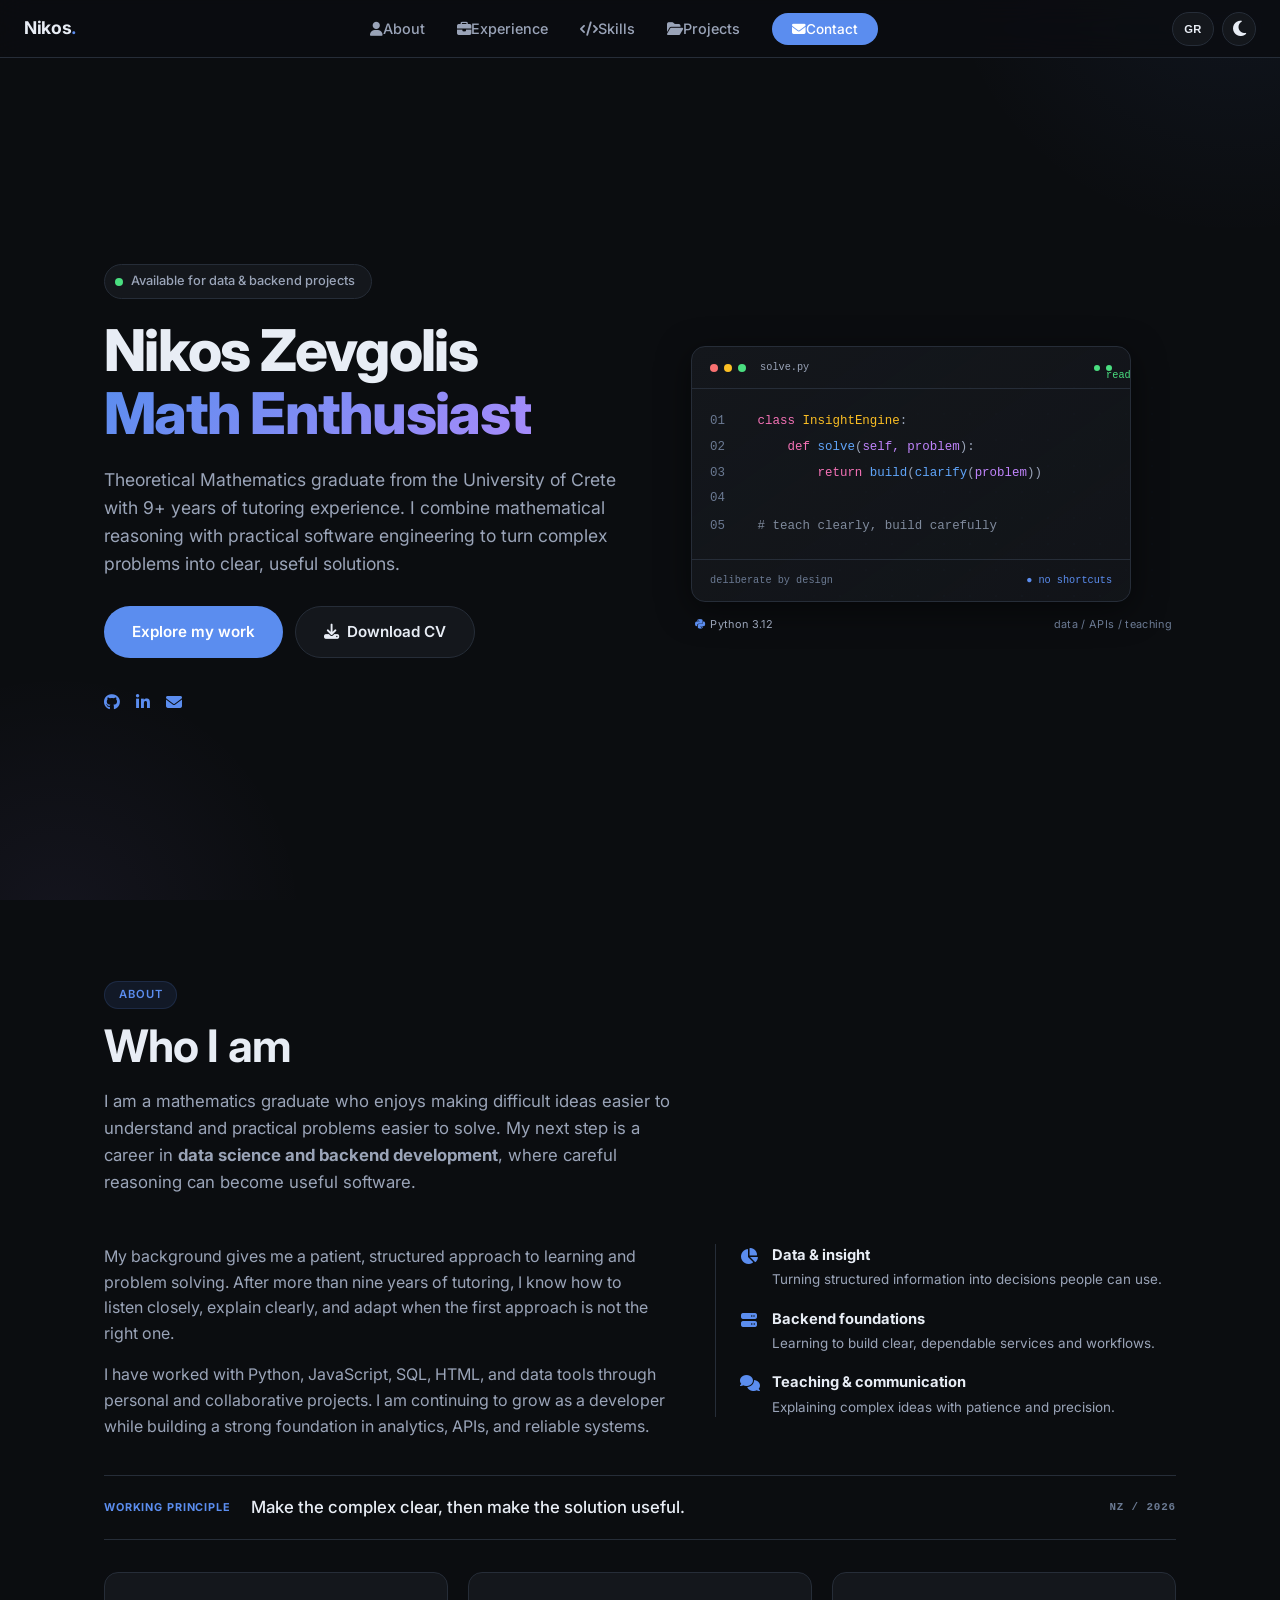
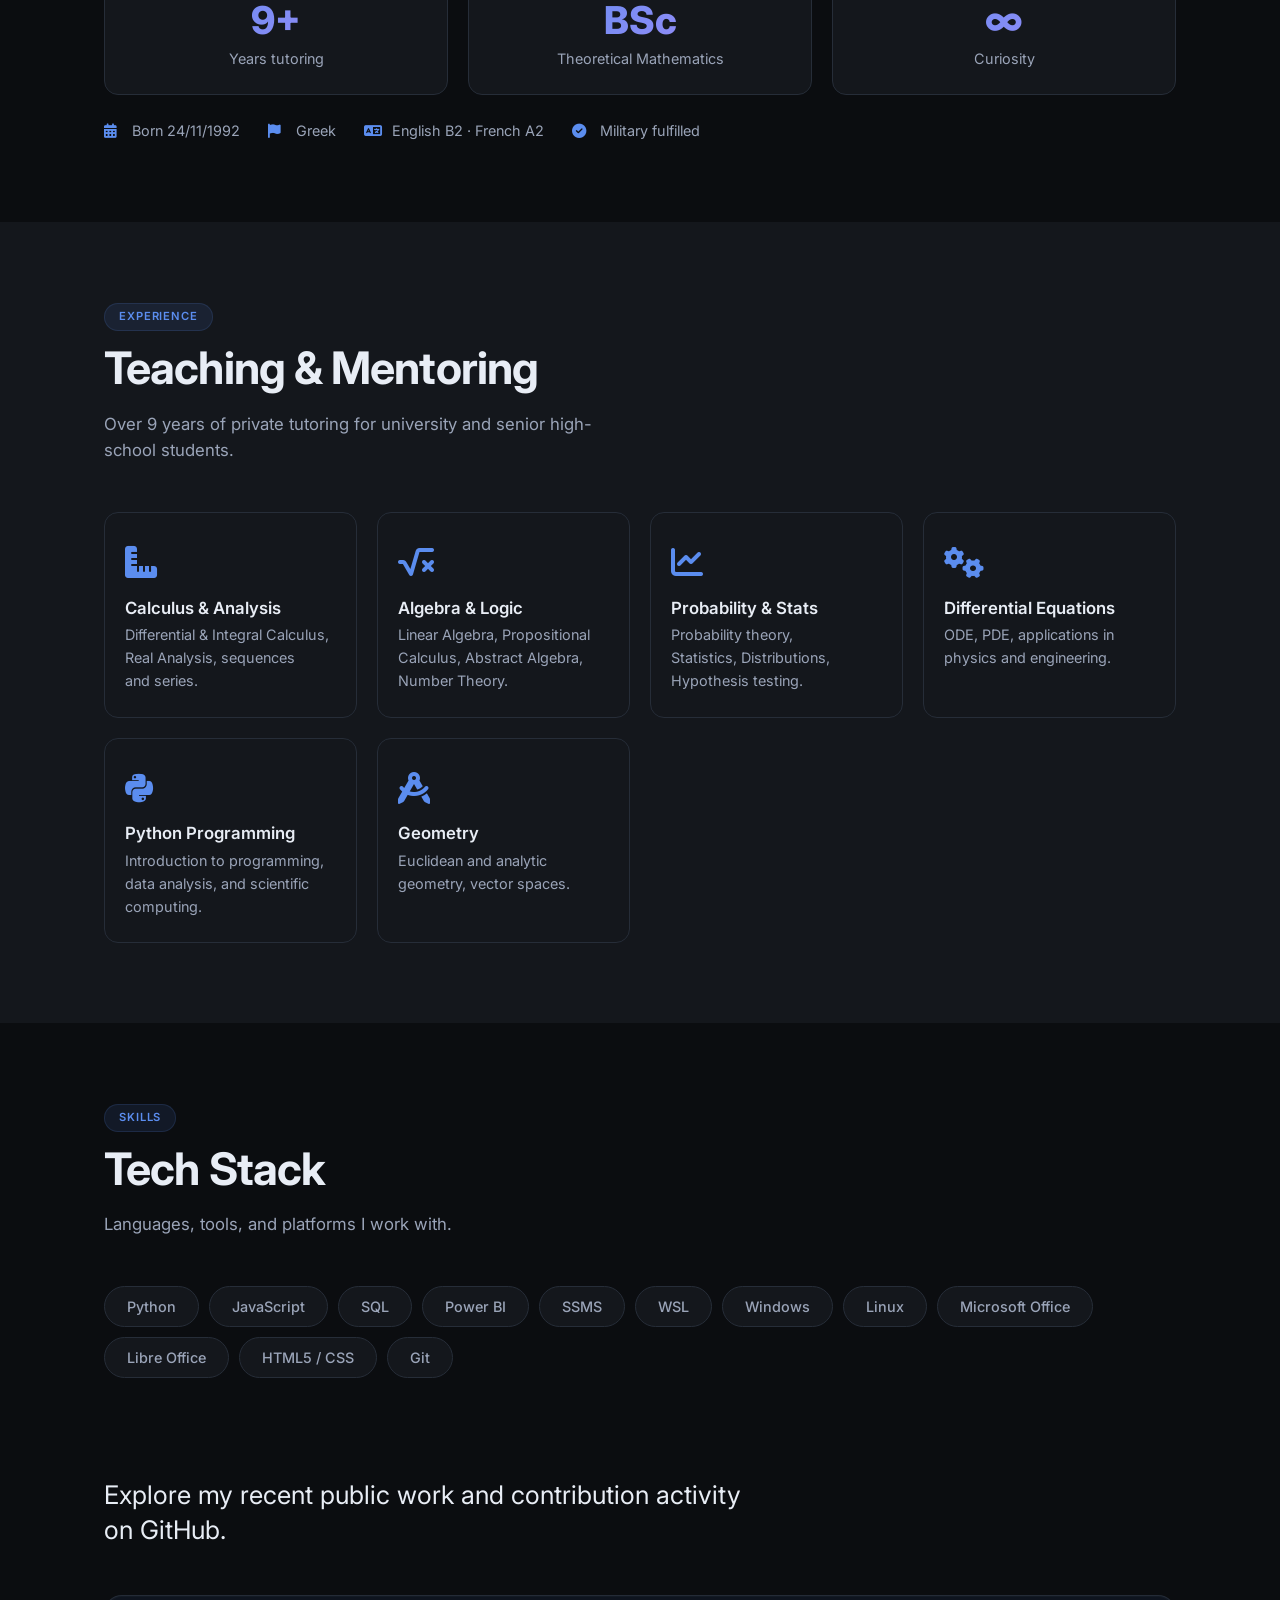
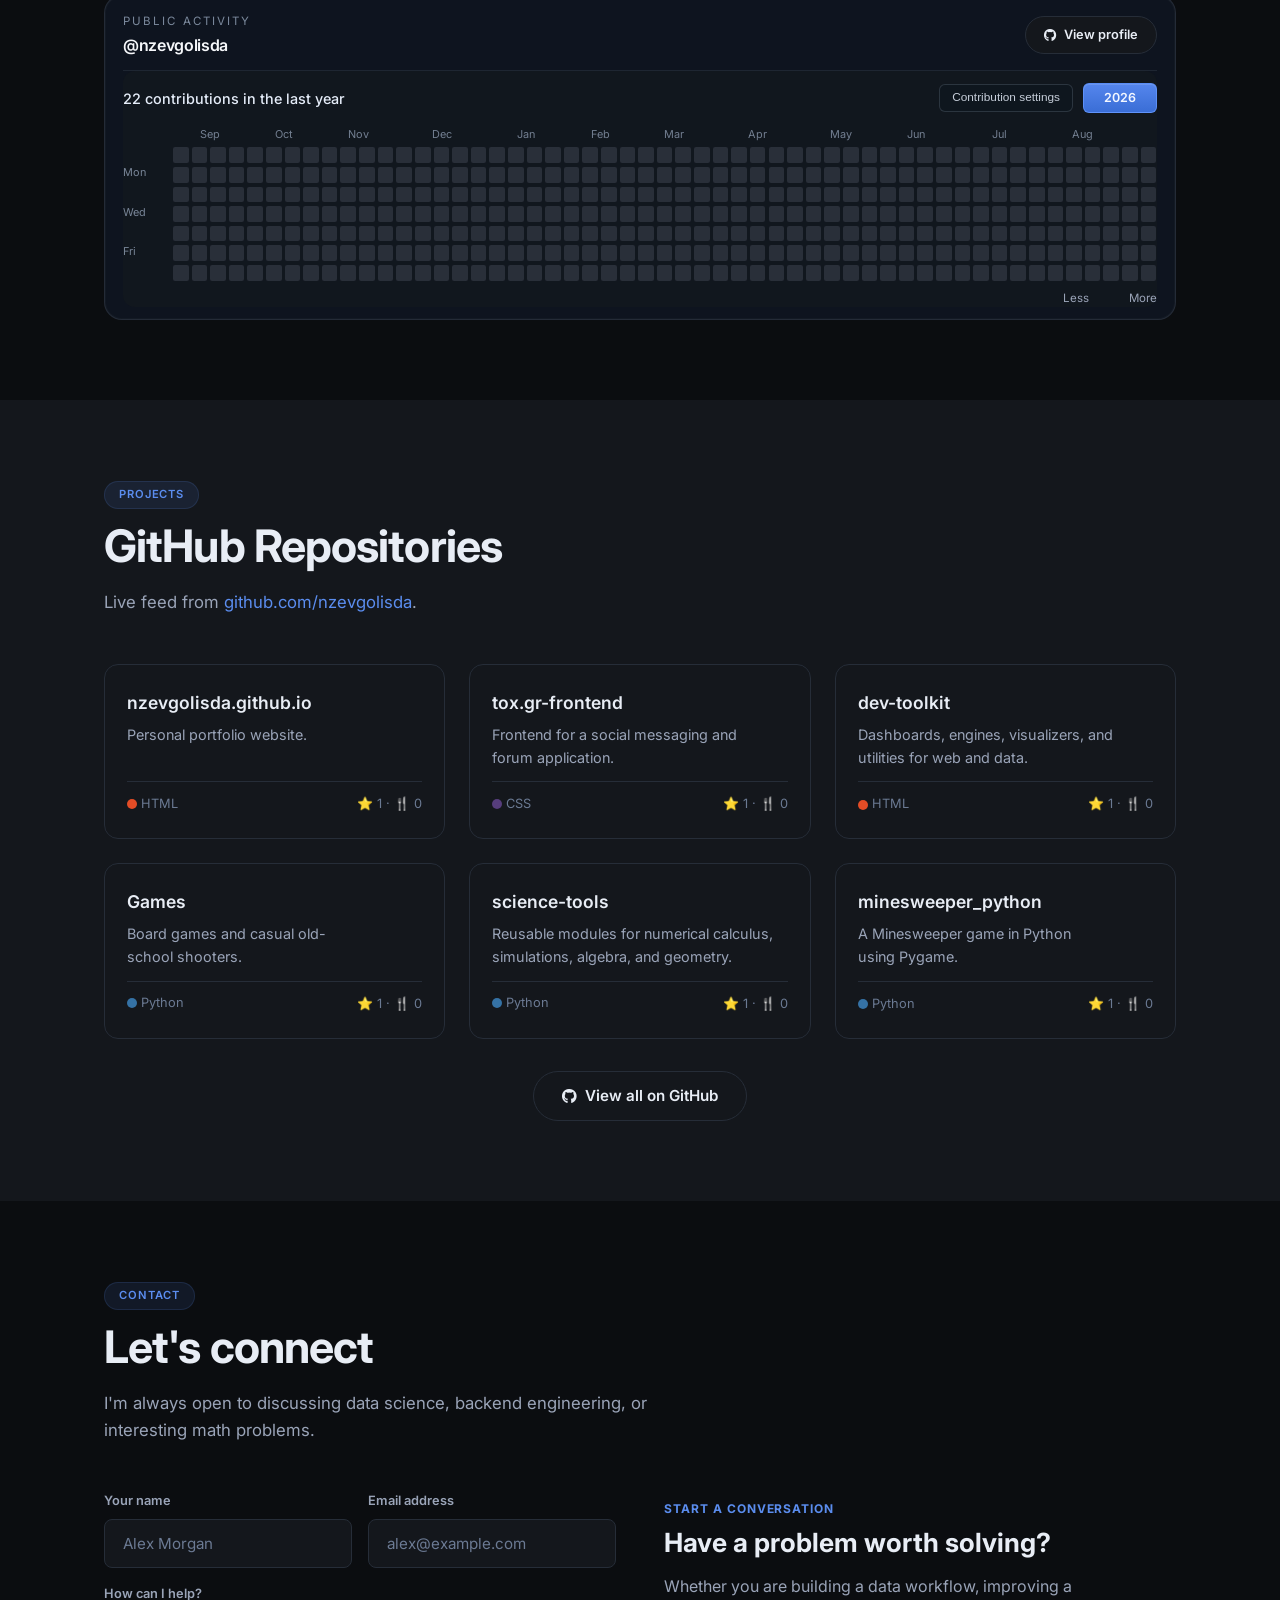
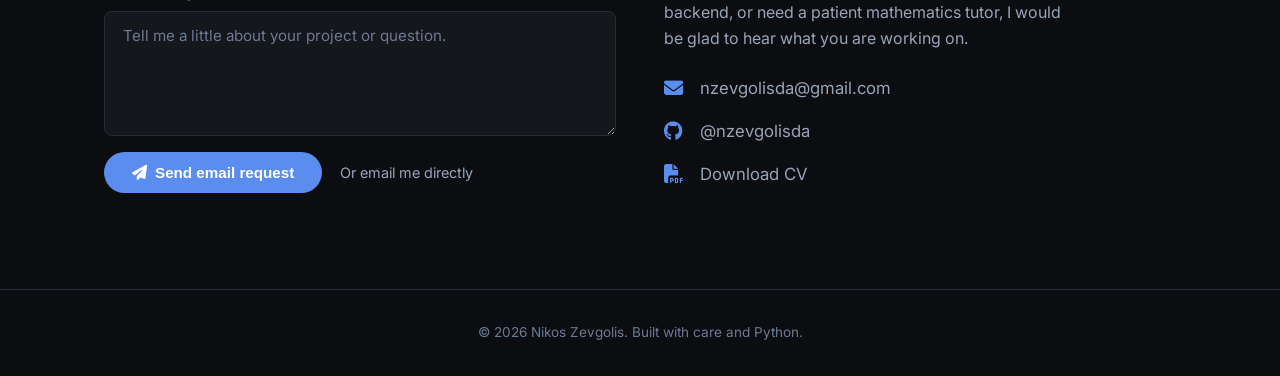
==== commit 88cdf0c9: "feat: add bilingual EN/GR portfolio toggle Translate portfolio content between English and Greek, in" ====
--- a/index.html
+++ b/index.html
@@ -26,13 +26,16 @@
             <div class="container navbar__inner">
                 <a href="#" class="navbar__logo">Nikos<span>.</span></a>
                 <ul class="navbar__links" id="navLinks">
-                    <li><a href="#about" aria-label="About"><i class="fas fa-user" aria-hidden="true"></i><span class="nav-link__label">About</span></a></li>
-                    <li><a href="#experience" aria-label="Experience"><i class="fas fa-briefcase" aria-hidden="true"></i><span class="nav-link__label">Experience</span></a></li>
-                    <li><a href="#skills" aria-label="Skills"><i class="fas fa-code" aria-hidden="true"></i><span class="nav-link__label">Skills</span></a></li>
-                    <li><a href="#projects" aria-label="Projects"><i class="fas fa-folder-open" aria-hidden="true"></i><span class="nav-link__label">Projects</span></a></li>
-                    <li><a href="#contact" class="navbar__cta" aria-label="Contact"><i class="fas fa-envelope" aria-hidden="true"></i><span class="nav-link__label">Contact</span></a></li>
+                    <li><a href="#about" aria-label="About"><i class="fas fa-user" aria-hidden="true"></i><span class="nav-link__label" data-i18n="nav.about">About</span></a></li>
+                    <li><a href="#experience" aria-label="Experience"><i class="fas fa-briefcase" aria-hidden="true"></i><span class="nav-link__label" data-i18n="nav.experience">Experience</span></a></li>
+                    <li><a href="#skills" aria-label="Skills"><i class="fas fa-code" aria-hidden="true"></i><span class="nav-link__label" data-i18n="nav.skills">Skills</span></a></li>
+                    <li><a href="#projects" aria-label="Projects"><i class="fas fa-folder-open" aria-hidden="true"></i><span class="nav-link__label" data-i18n="nav.projects">Projects</span></a></li>
+                    <li><a href="#contact" class="navbar__cta" aria-label="Contact"><i class="fas fa-envelope" aria-hidden="true"></i><span class="nav-link__label" data-i18n="nav.contact">Contact</span></a></li>
                 </ul>
                 <div class="navbar__actions">
+                    <button type="button" id="languageToggle" class="language-toggle" aria-label="Switch to Greek" aria-pressed="false">
+                        <span id="languageToggleLabel">GR</span>
+                    </button>
                     <button type="button" id="themeToggle" class="theme-toggle" aria-label="Switch to light theme" aria-pressed="false">
                         <i class="fas fa-moon"></i>
                     </button>
@@ -50,22 +53,21 @@
                 <div class="hero__content">
                     <div class="hero__badge">
                         <span class="hero__badge-dot"></span>
-                        
-                        Available for data &amp; backend projects
+                        <span data-i18n="hero.availability">Available for data &amp; backend projects</span>
                     </div>
                     <h1 class="hero__title">
                         
                         Nikos Zevgolis<br />
-                        <span class="hero__highlight" id="typedText">Math Enthusiast</span>
+                        <span class="hero__highlight" id="typedText" data-i18n="hero.title">Math Enthusiast</span>
                     </h1>
                     <p class="hero__subtitle">
-                        Theoretical Mathematics graduate from the University of Crete with 9+ years of tutoring experience.
-                        I combine mathematical reasoning with practical software engineering to turn complex problems into clear, useful solutions.
+                        <span data-i18n="hero.subtitle">Theoretical Mathematics graduate from the University of Crete with 9+ years of tutoring experience.
+                        I combine mathematical reasoning with practical software engineering to turn complex problems into clear, useful solutions.</span>
                     </p>
                     <div class="hero__actions">
-                        <a href="#projects" class="btn btn--primary">Explore my work</a>
+                        <a href="#projects" class="btn btn--primary" data-i18n="hero.explore">Explore my work</a>
                         <a href="cv.zevgolis-nikolaos.20260826.pdf" download class="btn btn--secondary">
-                            <i class="fas fa-download"></i> Download CV
+                            <i class="fas fa-download"></i> <span data-i18n="common.downloadCv">Download CV</span>
                         </a>
                     </div>
                     <div class="hero__socials">
@@ -81,7 +83,7 @@
                                 <span></span><span></span><span></span>
                             </div>
                             <span class="code-panel__filename">solve.py</span>
-                            <span class="code-panel__status"><span></span> ready</span>
+                            <span class="code-panel__status"><span></span> <span data-i18n="hero.ready">ready</span></span>
                         </div>
                         <div class="code-panel__body">
                             <div class="code-panel__line">
@@ -104,17 +106,17 @@
                             </div>
                             <div class="code-panel__line code-panel__line--accent">
                                 <span class="code-panel__number">05</span>
-                                <span class="code-panel__comment"># teach clearly, build carefully</span>
+                                <span class="code-panel__comment" data-i18n="hero.codeComment"># teach clearly, build carefully</span>
                             </div>
                         </div>
                         <div class="code-panel__footer">
-                            <span>deliberate by design</span>
-                            <span>● no shortcuts</span>
+                            <span data-i18n="hero.deliberate">deliberate by design</span>
+                            <span data-i18n="hero.noShortcuts">● no shortcuts</span>
                         </div>
                     </div>
                     <div class="code-panel__meta">
                         <span><i class="fab fa-python" aria-hidden="true"></i> Python 3.12</span>
-                        <span>data / APIs / teaching</span>
+                        <span data-i18n="hero.meta">data / APIs / teaching</span>
                     </div>
                 </div>
             </div>
@@ -124,57 +126,57 @@
         <section id="about" class="section">
             <div class="container">
                 <div class="section__header">
-                    <span class="section__tag">About</span>
-                    <h2 class="section__title">Who I am</h2>
+                    <span class="section__tag" data-i18n="about.tag">About</span>
+                    <h2 class="section__title" data-i18n="about.title">Who I am</h2>
                     <p class="section__subtitle">
-                        I'm a mathematics graduate who enjoys making difficult ideas easier to understand and practical problems easier to solve.
-                        My next step is a career in <strong>data science and backend development</strong>, where careful reasoning can become useful software.
+                        <span data-i18n="about.subtitle">I'm a mathematics graduate who enjoys making difficult ideas easier to understand and practical problems easier to solve.
+                        My next step is a career in <strong>data science and backend development</strong>, where careful reasoning can become useful software.</span>
                     </p>
                 </div>
                 <div class="about__details">
                     <div class="about__profile">
-                        <p>My background gives me a patient, structured approach to learning and problem solving. After more than nine years of tutoring, I know how to listen closely, explain clearly, and adapt when the first approach is not the right one.</p>
-                        <p>I have worked with Python, JavaScript, SQL, HTML, and data tools through personal and collaborative projects. I am continuing to grow as a developer while building a strong foundation in analytics, APIs, and reliable systems.</p>
+                        <p data-i18n="about.profileOne">My background gives me a patient, structured approach to learning and problem solving. After more than nine years of tutoring, I know how to listen closely, explain clearly, and adapt when the first approach is not the right one.</p>
+                        <p data-i18n="about.profileTwo">I have worked with Python, JavaScript, SQL, HTML, and data tools through personal and collaborative projects. I am continuing to grow as a developer while building a strong foundation in analytics, APIs, and reliable systems.</p>
                     </div>
                     <div class="about__focus">
                         <div class="about__focus-item">
                             <i class="fas fa-chart-pie" aria-hidden="true"></i>
-                            <div><strong>Data &amp; insight</strong><span>Turning structured information into decisions people can use.</span></div>
+                            <div><strong data-i18n="about.focusDataTitle">Data &amp; insight</strong><span data-i18n="about.focusDataText">Turning structured information into decisions people can use.</span></div>
                         </div>
                         <div class="about__focus-item">
                             <i class="fas fa-server" aria-hidden="true"></i>
-                            <div><strong>Backend foundations</strong><span>Learning to build clear, dependable services and workflows.</span></div>
+                            <div><strong data-i18n="about.focusBackendTitle">Backend foundations</strong><span data-i18n="about.focusBackendText">Learning to build clear, dependable services and workflows.</span></div>
                         </div>
                         <div class="about__focus-item">
                             <i class="fas fa-comments" aria-hidden="true"></i>
-                            <div><strong>Teaching &amp; communication</strong><span>Explaining complex ideas with patience and precision.</span></div>
+                            <div><strong data-i18n="about.focusTeachingTitle">Teaching &amp; communication</strong><span data-i18n="about.focusTeachingText">Explaining complex ideas with patience and precision.</span></div>
                         </div>
                     </div>
                 </div>
                 <div class="about__signature">
-                    <span class="about__signature-label">Working principle</span>
-                    <p>Make the complex clear, then make the solution useful.</p>
+                    <span class="about__signature-label" data-i18n="about.principleLabel">Working principle</span>
+                    <p data-i18n="about.principle">Make the complex clear, then make the solution useful.</p>
                     <span class="about__signature-mark">NZ / 2026</span>
                 </div>
                 <div class="stats-grid">
                     <div class="stat-card fade-in">
                         <div class="stat-card__number">9+</div>
-                        <div class="stat-card__label">Years tutoring</div>
+                        <div class="stat-card__label" data-i18n="stats.tutoring">Years tutoring</div>
                     </div>
                     <div class="stat-card fade-in">
                         <div class="stat-card__number">BSc</div>
-                        <div class="stat-card__label">Theoretical Mathematics</div>
+                        <div class="stat-card__label" data-i18n="stats.degree">Theoretical Mathematics</div>
                     </div>
                     <div class="stat-card fade-in">
                         <div class="stat-card__number">∞</div>
-                        <div class="stat-card__label">Curiosity</div>
+                        <div class="stat-card__label" data-i18n="stats.curiosity">Curiosity</div>
                     </div>
                 </div>
                 <div class="about__meta">
                     <span><i class="fas fa-calendar-alt"></i> Born 24/11/1992</span>
-                    <span><i class="fas fa-flag"></i> Greek</span>
-                    <span><i class="fas fa-language"></i> English B2 · French A2</span>
-                    <span><i class="fas fa-check-circle"></i> Military fulfilled</span>
+                    <span><i class="fas fa-flag"></i> <span data-i18n="meta.nationality">Greek</span></span>
+                    <span><i class="fas fa-language"></i> <span data-i18n="meta.languages">English B2 · French A2</span></span>
+                    <span><i class="fas fa-check-circle"></i> <span data-i18n="meta.military">Military fulfilled</span></span>
                 </div>
             </div>
         </section>
@@ -183,40 +185,40 @@
         <section id="experience" class="section section--alt">
             <div class="container">
                 <div class="section__header">
-                    <span class="section__tag">Experience</span>
-                    <h2 class="section__title">Teaching &amp; Mentoring</h2>
-                    <p class="section__subtitle">Over 9 years of private tutoring for university and senior high-school students.</p>
+                    <span class="section__tag" data-i18n="experience.tag">Experience</span>
+                    <h2 class="section__title" data-i18n="experience.title">Teaching &amp; Mentoring</h2>
+                    <p class="section__subtitle" data-i18n="experience.subtitle">Over 9 years of private tutoring for university and senior high-school students.</p>
                 </div>
                 <div class="exp-grid">
                     <div class="exp-card fade-in">
                         <div class="exp-card__icon" aria-hidden="true"><i class="fas fa-ruler-combined"></i></div>
-                        <h3 class="exp-card__title">Calculus &amp; Analysis</h3>
-                        <p class="exp-card__desc">Differential &amp; Integral Calculus, Real Analysis, sequences and series.</p>
+                        <h3 class="exp-card__title" data-i18n="experience.calculusTitle">Calculus &amp; Analysis</h3>
+                        <p class="exp-card__desc" data-i18n="experience.calculusText">Differential &amp; Integral Calculus, Real Analysis, sequences and series.</p>
                     </div>
                     <div class="exp-card fade-in">
                         <div class="exp-card__icon" aria-hidden="true"><i class="fas fa-square-root-variable"></i></div>
-                        <h3 class="exp-card__title">Algebra &amp; Logic</h3>
-                        <p class="exp-card__desc">Linear Algebra, Propositional Calculus, Abstract Algebra, Number Theory.</p>
+                        <h3 class="exp-card__title" data-i18n="experience.algebraTitle">Algebra &amp; Logic</h3>
+                        <p class="exp-card__desc" data-i18n="experience.algebraText">Linear Algebra, Propositional Calculus, Abstract Algebra, Number Theory.</p>
                     </div>
                     <div class="exp-card fade-in">
                         <div class="exp-card__icon" aria-hidden="true"><i class="fas fa-chart-line"></i></div>
-                        <h3 class="exp-card__title">Probability &amp; Stats</h3>
-                        <p class="exp-card__desc">Probability theory, Statistics, Distributions, Hypothesis testing.</p>
+                        <h3 class="exp-card__title" data-i18n="experience.probabilityTitle">Probability &amp; Stats</h3>
+                        <p class="exp-card__desc" data-i18n="experience.probabilityText">Probability theory, Statistics, Distributions, Hypothesis testing.</p>
                     </div>
                     <div class="exp-card fade-in">
                         <div class="exp-card__icon" aria-hidden="true"><i class="fas fa-gears"></i></div>
-                        <h3 class="exp-card__title">Differential Equations</h3>
-                        <p class="exp-card__desc">ODE, PDE, applications in physics and engineering.</p>
+                        <h3 class="exp-card__title" data-i18n="experience.equationsTitle">Differential Equations</h3>
+                        <p class="exp-card__desc" data-i18n="experience.equationsText">ODE, PDE, applications in physics and engineering.</p>
                     </div>
                     <div class="exp-card fade-in">
                         <div class="exp-card__icon" aria-hidden="true"><i class="fab fa-python"></i></div>
-                        <h3 class="exp-card__title">Python Programming</h3>
-                        <p class="exp-card__desc">Introduction to programming, data analysis, and scientific computing.</p>
+                        <h3 class="exp-card__title" data-i18n="experience.pythonTitle">Python Programming</h3>
+                        <p class="exp-card__desc" data-i18n="experience.pythonText">Introduction to programming, data analysis, and scientific computing.</p>
                     </div>
                     <div class="exp-card fade-in">
                         <div class="exp-card__icon" aria-hidden="true"><i class="fas fa-compass-drafting"></i></div>
-                        <h3 class="exp-card__title">Geometry</h3>
-                        <p class="exp-card__desc">Euclidean and analytic geometry, vector spaces.</p>
+                        <h3 class="exp-card__title" data-i18n="experience.geometryTitle">Geometry</h3>
+                        <p class="exp-card__desc" data-i18n="experience.geometryText">Euclidean and analytic geometry, vector spaces.</p>
                     </div>
                 </div>
             </div>
@@ -226,9 +228,9 @@
         <section id="skills" class="section">
             <div class="container">
                 <div class="section__header">
-                    <span class="section__tag">Skills</span>
-                    <h2 class="section__title">Tech Stack</h2>
-                    <p class="section__subtitle">Languages, tools, and platforms I work with.</p>
+                    <span class="section__tag" data-i18n="skills.tag">Skills</span>
+                    <h2 class="section__title" data-i18n="skills.title">Tech Stack</h2>
+                    <p class="section__subtitle" data-i18n="skills.subtitle">Languages, tools, and platforms I work with.</p>
                 </div>
                 <div class="skills-grid">
                     <span class="skill-tag">Python</span>
@@ -252,17 +254,17 @@
             <div class="container">
                 <div class="section__header section__header--compact">
                     <p class="activity-intro">
-                        Explore my recent public work and contribution activity on GitHub.
+                        <span data-i18n="activity.intro">Explore my recent public work and contribution activity on GitHub.</span>
                     </p>
                 </div>
                 <div class="activity-card">
                     <div class="activity-card__header">
                         <div class="activity-card__meta">
-                            <p class="activity-card__label">Public activity</p>
+                            <p class="activity-card__label" data-i18n="activity.label">Public activity</p>
                             <h3>@nzevgolisda</h3>
                         </div>
                         <a href="https://github.com/nzevgolisda" target="_blank" rel="noopener noreferrer" class="btn btn--secondary btn--small">
-                            <i class="fab fa-github"></i> View profile
+                            <i class="fab fa-github"></i> <span data-i18n="activity.viewProfile">View profile</span>
                         </a>
                     </div>
                     <div class="activity-calendar">
@@ -270,15 +272,15 @@
                             <div class="contribution-graph__header">
                                 <span id="contributionTotal">22 contributions in the last year</span>
                                 <div class="contribution-graph__actions">
-                                    <button type="button">Contribution settings</button>
+                                    <button type="button" data-i18n="activity.settings">Contribution settings</button>
                                     <span class="contribution-graph__year" id="contributionYear">2026</span>
                                 </div>
                             </div>
                             <div class="contribution-graph__body">
                                 <div class="contribution-graph__days" aria-hidden="true">
-                                    <span>Mon</span>
-                                    <span>Wed</span>
-                                    <span>Fri</span>
+                                    <span data-i18n="activity.mon">Mon</span>
+                                    <span data-i18n="activity.wed">Wed</span>
+                                    <span data-i18n="activity.fri">Fri</span>
                                 </div>
                                 <div class="contribution-graph__months" id="contributionMonths" aria-hidden="true">
                                     <span style="grid-column: 1 / span 4;">Sep</span>
@@ -299,12 +301,12 @@
                                 </div>
                             </div>
                             <div class="contribution-graph__legend">
-                                <span>Less</span>
+                                <span data-i18n="activity.less">Less</span>
                                 <span class="level-0"></span>
                                 <span class="level-1"></span>
                                 <span class="level-2"></span>
                                 <span class="level-3"></span>
-                                <span>More</span>
+                                <span data-i18n="activity.more">More</span>
                             </div>
                         </div>
                     </div>
@@ -316,18 +318,18 @@
         <section id="projects" class="section section--alt">
             <div class="container">
                 <div class="section__header">
-                    <span class="section__tag">Projects</span>
-                    <h2 class="section__title">GitHub Repositories</h2>
+                    <span class="section__tag" data-i18n="projects.tag">Projects</span>
+                    <h2 class="section__title" data-i18n="projects.title">GitHub Repositories</h2>
                     <p class="section__subtitle">
-                        Live feed from <a href="https://github.com/nzevgolisda" target="_blank" rel="noopener noreferrer">github.com/nzevgolisda</a>.
+                        <span data-i18n="projects.subtitle">Live feed from</span> <a href="https://github.com/nzevgolisda" target="_blank" rel="noopener noreferrer">github.com/nzevgolisda</a>.
                     </p>
                 </div>
                 <div id="repoGrid" class="projects-grid">
-                    <div class="loading">Loading repositories…</div>
+                    <div class="loading" data-i18n="projects.loading">Loading repositories…</div>
                 </div>
                 <div class="projects__footer">
                     <a href="https://github.com/nzevgolisda?tab=repositories" target="_blank" rel="noopener noreferrer" class="btn btn--secondary">
-                        <i class="fab fa-github"></i> View all on GitHub
+                        <i class="fab fa-github"></i> <span data-i18n="projects.viewAll">View all on GitHub</span>
                     </a>
                 </div>
             </div>
@@ -337,9 +339,9 @@
         <section id="contact" class="section">
             <div class="container">
                 <div class="section__header">
-                    <span class="section__tag">Contact</span>
-                    <h2 class="section__title">Let's connect</h2>
-                    <p class="section__subtitle">
+                    <span class="section__tag" data-i18n="contact.tag">Contact</span>
+                    <h2 class="section__title" data-i18n="contact.title">Let's connect</h2>
+                    <p class="section__subtitle" data-i18n="contact.subtitle">
                         I'm always open to discussing data science, backend engineering, or interesting math problems.
                     </p>
                 </div>
@@ -347,37 +349,37 @@
                     <form id="contactForm" class="contact__form" action="https://formspree.io/f/xqakjvro" method="POST">
                         <div class="contact__form-group">
                             <label>
-                                <span>Your name</span>
+                                <span data-i18n="contact.name">Your name</span>
                                 <input type="text" name="name" autocomplete="name" placeholder="Alex Morgan" required />
                             </label>
                             <label>
-                                <span>Email address</span>
+                                <span data-i18n="contact.email">Email address</span>
                                 <input type="email" name="email" autocomplete="email" placeholder="alex@example.com" required />
                             </label>
                         </div>
                         <label>
-                            <span>How can I help?</span>
-                            <textarea name="message" placeholder="Tell me a little about your project or question." rows="5" required></textarea>
+                            <span data-i18n="contact.messageLabel">How can I help?</span>
+                            <textarea name="message" data-i18n-placeholder="contact.messagePlaceholder" placeholder="Tell me a little about your project or question." rows="5" required></textarea>
                         </label>
                         <input type="hidden" name="subject" value="New portfolio enquiry" />
                         <div class="contact__form-actions">
                             <button type="submit" class="btn btn--primary contact__submit">
-                                <i class="fas fa-paper-plane" aria-hidden="true"></i> Send email request
+                                <i class="fas fa-paper-plane" aria-hidden="true"></i> <span data-i18n="contact.send">Send email request</span>
                             </button>
-                            <a class="contact__email-link mailto-link" href="mailto:nzevgolisda@gmail.com?subject=Portfolio%20enquiry">Or email me directly</a>
+                            <a class="contact__email-link mailto-link" href="mailto:nzevgolisda@gmail.com?subject=Portfolio%20enquiry" data-i18n="contact.directEmail">Or email me directly</a>
                         </div>
                         <div id="formStatus" class="form-status" role="status" aria-live="polite"></div>
                         <div id="formSuccess" class="form-success" role="status" aria-live="polite">
-                            <i class="fas fa-check-circle"></i> Thanks! Your message was sent.
+                            <i class="fas fa-check-circle"></i> <span data-i18n="contact.success">Thanks! Your message was sent.</span>
                         </div>
                     </form>
                     <div class="contact__info">
-                        <p class="contact__eyebrow">Start a conversation</p>
-                        <h3>Have a problem worth solving?</h3>
-                        <p class="contact__copy">Whether you are building a data workflow, improving a backend, or need a patient mathematics tutor, I would be glad to hear what you are working on.</p>
+                        <p class="contact__eyebrow" data-i18n="contact.eyebrow">Start a conversation</p>
+                        <h3 data-i18n="contact.problem">Have a problem worth solving?</h3>
+                        <p class="contact__copy" data-i18n="contact.copy">Whether you are building a data workflow, improving a backend, or need a patient mathematics tutor, I would be glad to hear what you are working on.</p>
                         <a href="mailto:nzevgolisda@gmail.com?subject=Portfolio%20enquiry" class="mailto-link"><i class="fas fa-envelope"></i> nzevgolisda@gmail.com</a>
                         <a href="https://github.com/nzevgolisda" target="_blank" rel="noopener noreferrer"><i class="fab fa-github"></i> @nzevgolisda</a>
-                        <a href="cv.zevgolis-nikolaos.20260826.pdf" download><i class="fas fa-file-pdf"></i> Download CV</a>
+                        <a href="cv.zevgolis-nikolaos.20260826.pdf" download><i class="fas fa-file-pdf"></i> <span data-i18n="common.downloadCv">Download CV</span></a>
                     </div>
                 </div>
             </div>
@@ -387,7 +389,7 @@
         <!-- Footer -->
         <footer class="footer">
             <div class="container footer__inner">
-                <p>&copy; 2026 Nikos Zevgolis. Built with care and Python.</p>
+                <p data-i18n="footer">&copy; 2026 Nikos Zevgolis. Built with care and Python.</p>
             </div>
         </footer>
 
@@ -400,6 +402,7 @@
         <script src="js/typing.js" defer></script>
         <script src="js/nav.js" defer></script>
         <script src="js/theme.js" defer></script>
+        <script src="js/language.js" defer></script>
         <script src="js/contributions.js" defer></script>
         <script src="js/github.js?v=20260912" defer></script>
         <script src="js/contact.js" defer></script>
--- a/css/layout.css
+++ b/css/layout.css
@@ -66,7 +66,7 @@
     min-height: max(100vh, 640px);
     display: flex;
     align-items: center;
-    padding: calc(var(--nav-height) + 24px) 0 60px;
+    padding: calc(var(--nav-height) + 82px) 0 60px;
     position: relative;
     overflow: hidden;
 }
@@ -129,6 +129,8 @@
     background-clip: text;
     display: inline-block;
     min-width: 160px;
+    min-height: 1.1em;
+    vertical-align: top;
 }
 .hero__subtitle {
     font-size: clamp(1rem, 1.5vw, 1.1rem);
@@ -237,10 +239,10 @@
         display: flex;
     }
     .hero {
-        padding-top: calc(var(--nav-height) + 28px);
+        padding-top: calc(var(--nav-height) + 86px);
     }
     .nav-menu-open .hero {
-        padding-top: calc(var(--nav-height) + 94px);
+        padding-top: calc(var(--nav-height) + 152px);
     }
     .hero__inner,
     .contact__wrapper,
--- a/css/components.css
+++ b/css/components.css
@@ -59,6 +59,26 @@
     border-color: var(--accent);
 }
 
+/* Language toggle */
+.language-toggle {
+    background: var(--bg-card);
+    border: 1px solid var(--border);
+    border-radius: 100px;
+    padding: 0;
+    width: 42px;
+    height: 34px;
+    font-size: 0.7rem;
+    font-weight: 700;
+    letter-spacing: 0.04em;
+    cursor: pointer;
+    color: var(--text);
+    transition: all var(--transition);
+}
+.language-toggle:hover {
+    background: var(--bg-card-hover);
+    border-color: var(--accent);
+}
+
 /* Navbar */
 .navbar {
     position: fixed;
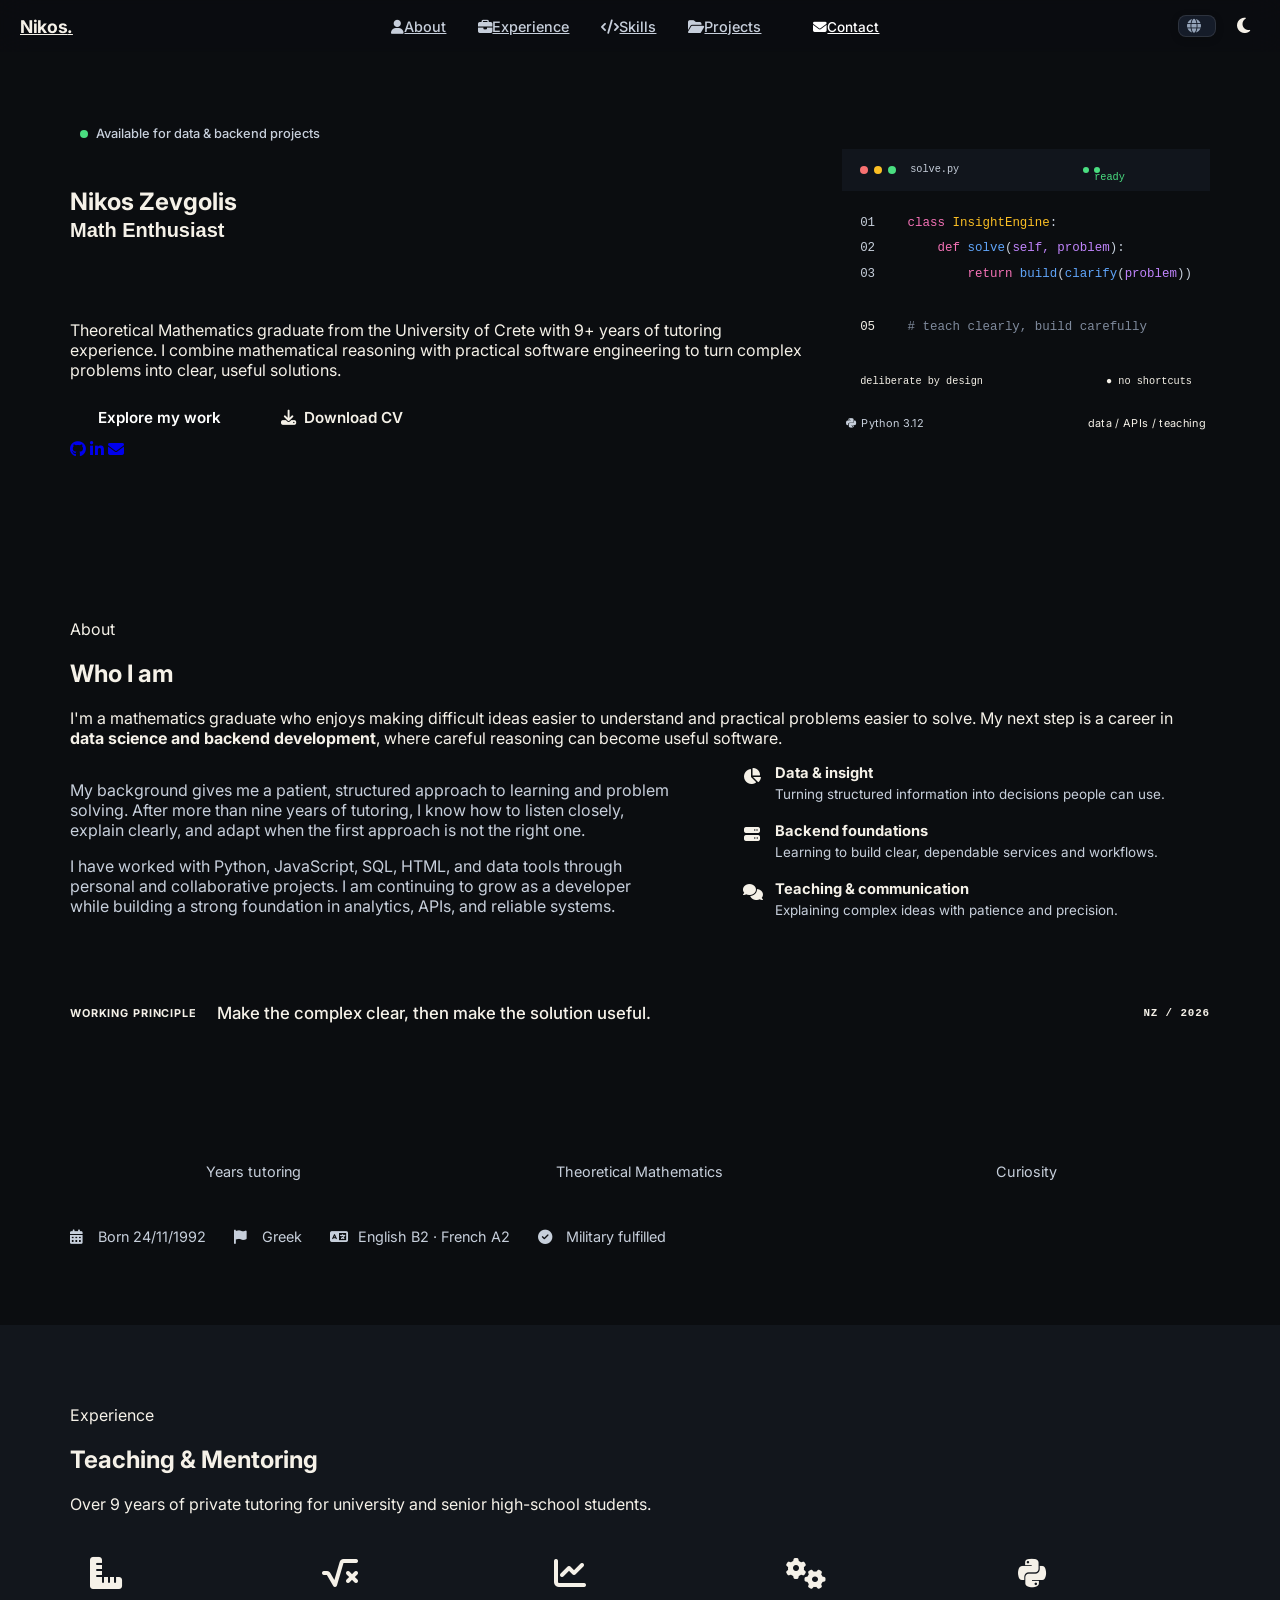
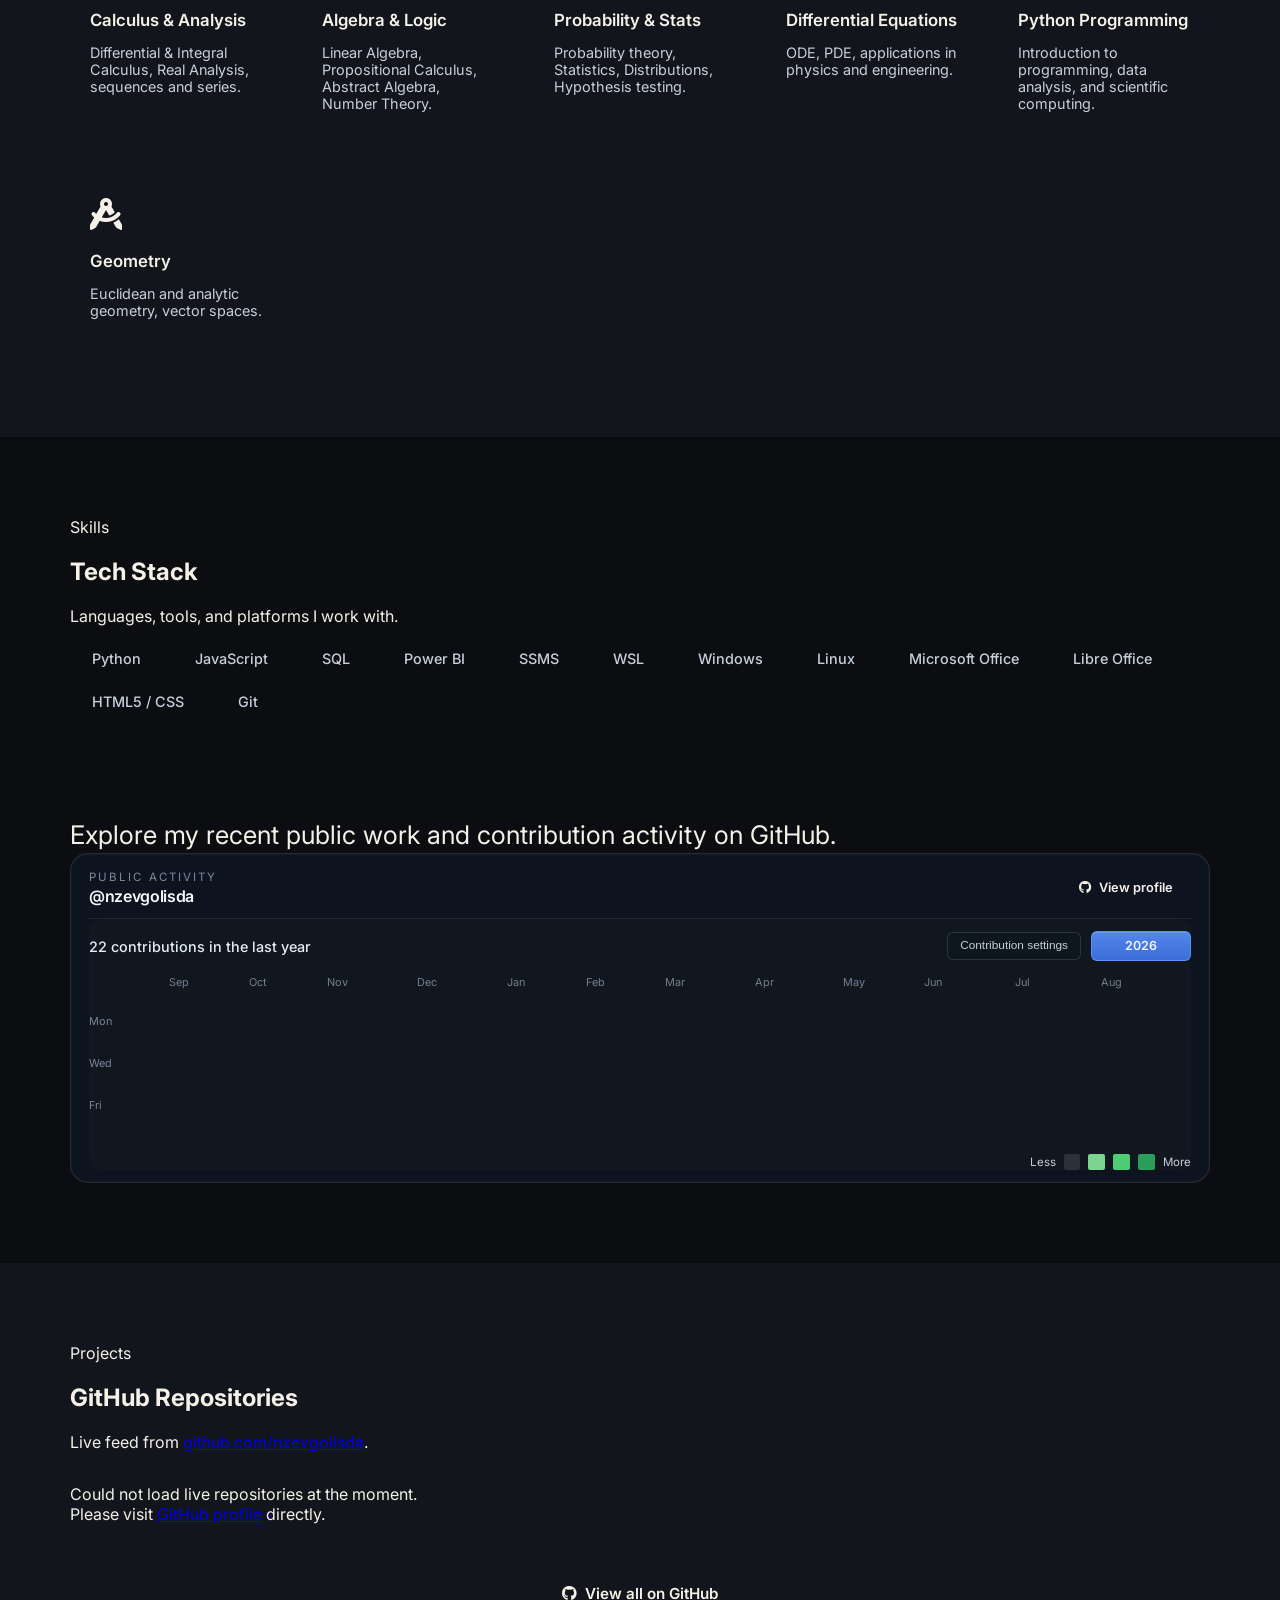
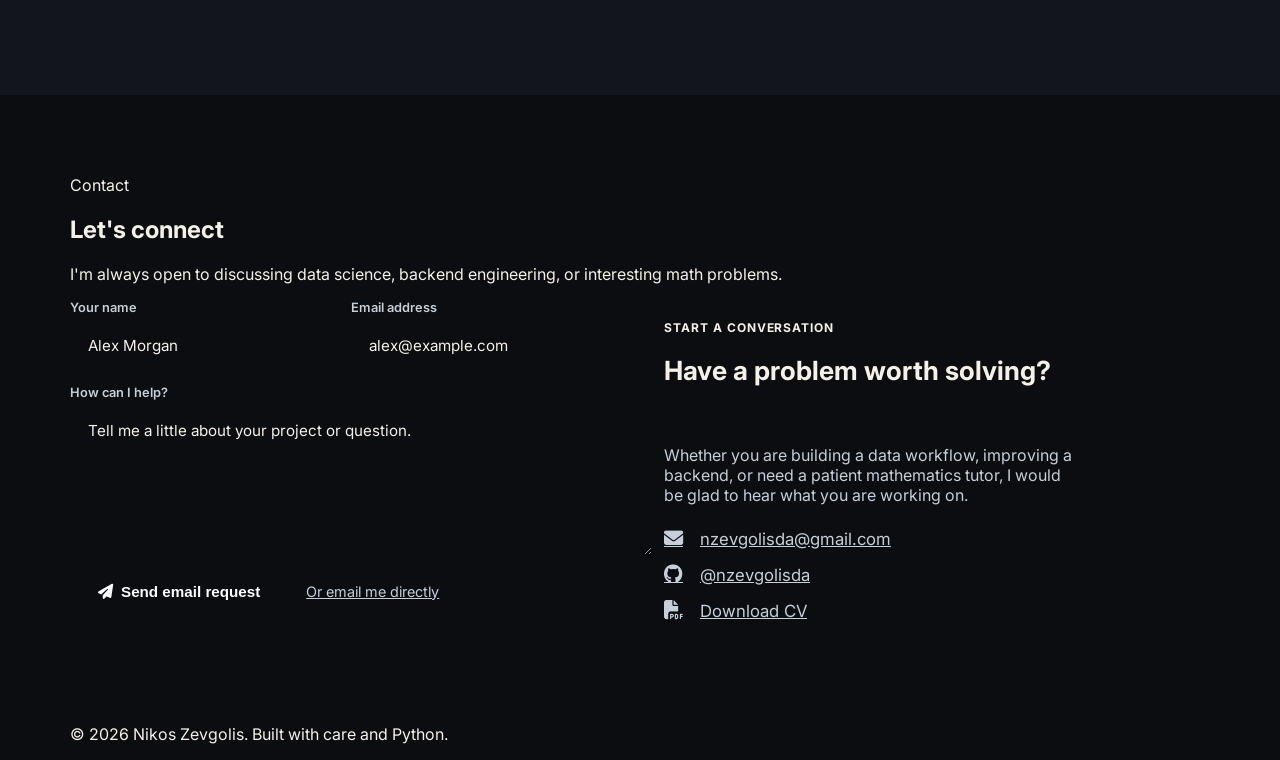
==== commit c32d41af: "feat: add available language portfolio toggle" ====
--- a/index.html
+++ b/index.html
@@ -18,9 +18,12 @@
         <link rel="stylesheet" href="css/layout.css" />
         <link rel="stylesheet" href="css/components.css" />
         <link rel="stylesheet" href="css/theme.css" />
+        <link rel="stylesheet" href="css/language.css" />
+        <link rel="stylesheet" href="css/translate-fix.css" />
     </head>
     <body>
         <a class="skip-link" href="#main-content">Skip to main content</a>
+        
         <!-- Navigation -->
         <nav class="navbar" id="navbar" role="navigation" aria-label="Main navigation">
             <div class="container navbar__inner">
@@ -33,9 +36,11 @@
                     <li><a href="#contact" class="navbar__cta" aria-label="Contact"><i class="fas fa-envelope" aria-hidden="true"></i><span class="nav-link__label" data-i18n="nav.contact">Contact</span></a></li>
                 </ul>
                 <div class="navbar__actions">
-                    <button type="button" id="languageToggle" class="language-toggle" aria-label="Switch to Greek" aria-pressed="false">
-                        <span id="languageToggleLabel">GR</span>
-                    </button>
+                    <!-- Icon-enhanced Multilingual Selector -->
+                    <div class="language-picker" aria-label="Select Language">
+                        <i class="fas fa-globe" aria-hidden="true"></i>
+                        <div id="google_translate_element"></div>
+                    </div>
                     <button type="button" id="themeToggle" class="theme-toggle" aria-label="Switch to light theme" aria-pressed="false">
                         <i class="fas fa-moon"></i>
                     </button>
@@ -56,7 +61,6 @@
                         <span data-i18n="hero.availability">Available for data &amp; backend projects</span>
                     </div>
                     <h1 class="hero__title">
-                        
                         Nikos Zevgolis<br />
                         <span class="hero__highlight" id="typedText" data-i18n="hero.title">Math Enthusiast</span>
                     </h1>
@@ -72,7 +76,7 @@
                     </div>
                     <div class="hero__socials">
                         <a href="https://github.com/nzevgolisda" target="_blank" rel="noopener noreferrer" aria-label="GitHub"><i class="fab fa-github"></i></a>
-                        <a href="https://www.linkedin.com/in/nzevgolisda" target="_blank" rel="noopener noreferrer" aria-label="LinkedIn"><i class="fab fa-linkedin-in"></i></a>
+                        <a href="https://www.linkedin.com/in/nikos-zevgolis-a92b63221/" target="_blank" rel="noopener noreferrer" aria-label="LinkedIn"><i class="fab fa-linkedin-in"></i></a>
                         <a href="mailto:nzevgolisda@gmail.com?subject=Portfolio%20enquiry" class="mailto-link" aria-label="Email"><i class="fas fa-envelope"></i></a>
                     </div>
                 </div>
@@ -297,8 +301,6 @@
                                     <span style="grid-column: 48 / span 4;">Aug</span>
                                 </div>
                                 <div class="contribution-graph__grid" id="contributionGrid" aria-busy="true" data-source="github-contributions-api"></div>
-                                    <span class="level-0"></span><span class="level-0"></span><span class="level-0"></span><span class="level-0"></span><span class="level-0"></span><span class="level-0"></span><span class="level-0"></span>
-                                </div>
                             </div>
                             <div class="contribution-graph__legend">
                                 <span data-i18n="activity.less">Less</span>
@@ -398,11 +400,13 @@
             <i class="fas fa-arrow-up"></i>
         </button>
 
-        <!-- JavaScript modules -->
+        <!-- External Scripts -->
+        <script type="text/javascript" src="js/translate-init.js"></script>
+        <script type="text/javascript" src="//translate.google.com/translate_a/element.js?cb=googleTranslateElementInit"></script>
+        <script type="text/javascript" src="js/element.js" defer></script>
         <script src="js/typing.js" defer></script>
         <script src="js/nav.js" defer></script>
         <script src="js/theme.js" defer></script>
-        <script src="js/language.js" defer></script>
         <script src="js/contributions.js" defer></script>
         <script src="js/github.js?v=20260912" defer></script>
         <script src="js/contact.js" defer></script>
--- a/css/base.css
+++ b/css/base.css
@@ -1,111 +1,45 @@
-/* Reset & base */
-*,
-*::before,
-*::after {
+
+:root {
+    --bg-primary: #0b0d10;
+    --bg-secondary: #12161c;
+    --text-primary: #f5f1e8;
+    --text-secondary: #c7cfdb;
+    --accent-color: #f2b544;
+    --accent-secondary: #7ed6c5;
+    --border-color: rgba(255, 255, 255, 0.1);
+}
+
+body {
+    background-color: var(--bg-primary);
+    color: var(--text-primary);
+    font-family: 'Inter', sans-serif;
     margin: 0;
     padding: 0;
     box-sizing: border-box;
 }
 
-:root {
-    --bg: #0b0d10;
-    --bg-card: #14171c;
-    --bg-card-hover: #1c2128;
-    --bg-input: #1a1e26;
-    --text: #e8edf5;
-    --text-secondary: #9aa4b8;
-    --text-muted: #6b7a93;
-    --accent: #5b8def;
-    --accent-glow: rgba(91, 141, 239, 0.25);
-    --accent-secondary: #a78bfa;
-    --border: #262d38;
-    --radius: 14px;
-    --radius-sm: 8px;
-    --transition: 0.3s cubic-bezier(0.4, 0, 0.2, 1);
-    --shadow: 0 8px 32px rgba(0, 0, 0, 0.5);
-    --font: 'Inter', -apple-system, BlinkMacSystemFont, 'Segoe UI', Roboto, sans-serif;
-    --max-width: 1120px;
-    --nav-height: 58px;
+.skip-link {
+    position: absolute;
+    top: -40px;
+    left: 0;
+    background: var(--accent-color);
+    color: #000;
+    padding: 8px;
+    z-index: 100;
+}
+.skip-link:focus {
+    top: 0;
 }
 
-[data-theme="light"] {
-    --bg: #f0f4f9;
-    --bg-card: #ffffff;
-    --bg-card-hover: #f3f7fd;
-    --bg-input: #e8edf5;
-    --text: #0b0d10;
-    --text-secondary: #2d3748;
-    --text-muted: #4a5568;
-    --border: #d2dce8;
-    --shadow: 0 8px 32px rgba(0, 0, 0, 0.08);
+/* Shift 'ready' status badge more to the left inside the code panel topbar */
+.code-panel__status {
+    margin-right: auto;
+    margin-left: 250px;
 }
 
-html {
-    scroll-behavior: smooth;
-    scroll-padding-top: calc(var(--nav-height) + 16px);
-}
-
-body {
-    font-family: var(--font);
-    background: var(--bg);
-    color: var(--text);
-    line-height: 1.6;
-    -webkit-font-smoothing: antialiased;
-    transition: background var(--transition), color var(--transition);
-}
-
-a {
-    color: var(--accent);
-    text-decoration: none;
-    transition: color var(--transition);
-}
-a:hover {
-    color: #7aa2ff;
-}
-
-img {
-    max-width: 100%;
-    display: block;
-}
-
-/* Scrollbar */
-::-webkit-scrollbar {
-    width: 8px;
-}
-::-webkit-scrollbar-track {
-    background: var(--bg);
-}
-::-webkit-scrollbar-thumb {
-    background: var(--border);
-    border-radius: 4px;
-}
-::-webkit-scrollbar-thumb:hover {
-    background: var(--text-muted);
-}
-
-.skip-link {
-    position: fixed;
-    top: 12px;
-    left: 12px;
-    z-index: 2000;
-    padding: 10px 16px;
-    background: var(--accent);
-    color: #fff;
-    border-radius: var(--radius-sm);
-    transform: translateY(-160%);
-}
-.skip-link:focus {
-    transform: translateY(0);
-}
-
-h1,
-h2,
-h3,
-p,
-li,
-label,
-button,
-a {
-    overflow-wrap: break-word;
-    text-wrap: pretty;
+/* Ensure language picker aligns perfectly on the right */
+.navbar__actions {
+    display: flex;
+    align-items: center;
+    gap: 12px;
 }
--- a/css/layout.css
+++ b/css/layout.css
@@ -1,312 +1,98 @@
+/* Layout & Container Rules */
 .container {
-    max-width: var(--max-width);
+    max-width: 1140px;
     margin: 0 auto;
-    padding: 0 24px;
+    padding: 0 20px;
 }
 
 .section {
     padding: 80px 0;
 }
+
 .section--alt {
-    background: var(--bg-card);
-    transition: background var(--transition);
+    background-color: var(--bg-secondary);
 }
 
-/* Section headers */
-.section__header {
-    max-width: 640px;
-    margin-bottom: 48px;
-}
-.section__header--center {
-    text-align: center;
-    margin-left: auto;
-    margin-right: auto;
+.hero {
+    padding: 120px 0 80px;
 }
 
-.section__tag {
-    display: inline-block;
-    font-size: 0.7rem;
-    font-weight: 600;
-    letter-spacing: 0.08em;
-    text-transform: uppercase;
-    color: var(--accent);
-    background: rgba(91, 141, 239, 0.10);
-    padding: 4px 14px;
-    border-radius: 100px;
-    border: 1px solid rgba(91, 141, 239, 0.15);
-    margin-bottom: 12px;
+.hero__inner, .contact__wrapper {
+    display: flex;
+    gap: 40px;
+    align-items: center;
 }
 
-.section__title {
-    font-size: clamp(2rem, 4vw, 2.8rem);
-    font-weight: 700;
-    letter-spacing: -0.02em;
-    line-height: 1.15;
-    margin-bottom: 16px;
+@media (max-width: 768px) {
+    .hero__inner, .contact__wrapper {
+        flex-direction: column;
+    }
 }
-.section__title .highlight {
-    background: linear-gradient(135deg, var(--accent), var(--accent-secondary));
-    -webkit-background-clip: text;
-    -webkit-text-fill-color: transparent;
-    background-clip: text;
+css/components.css
+CSS
+/* Buttons, Cards, Code Panel & Components */
+.btn {
+    display: inline-flex;
+    align-items: center;
+    gap: 8px;
+    padding: 12px 24px;
+    border-radius: 6px;
+    font-weight: 600;
+    text-decoration: none;
+    cursor: pointer;
 }
 
-.section__subtitle {
-    font-size: 1.05rem;
-    color: var(--text-secondary);
-    max-width: 580px;
-}
-.section__header--center .section__subtitle {
-    margin-left: auto;
-    margin-right: auto;
+.btn--primary {
+    background-color: var(--accent-color);
+    color: #000;
 }
 
-/* Hero */
-.hero {
-    min-height: max(100vh, 640px);
+.btn--secondary {
+    background-color: transparent;
+    border: 1px solid var(--border-color);
+    color: var(--text-primary);
+}
+
+.code-panel {
+    background: #1a202c;
+    border-radius: 8px;
+    border: 1px solid var(--border-color);
+    overflow: hidden;
+}
+
+.code-panel__topbar {
     display: flex;
     align-items: center;
-    padding: calc(var(--nav-height) + 82px) 0 60px;
-    position: relative;
-    overflow: hidden;
+    padding: 10px 16px;
+    background: #11151c;
+    border-bottom: 1px solid var(--border-color);
 }
-.hero__visual::before {
-    content: '';
-    position: absolute;
-    inset: 10% 0 10% 12%;
-    background-image: radial-gradient(circle, rgba(91, 141, 239, 0.18) 1px, transparent 1.5px);
-    background-size: 26px 26px;
-    mask-image: linear-gradient(90deg, transparent, #000 25%, #000 75%, transparent);
-    opacity: 0.45;
-    pointer-events: none;
-    z-index: -1;
+css/theme.css
+CSS
+/* Theme Switching Variables */
+body.light-theme {
+    --bg-primary: #f8fafc;
+    --bg-secondary: #f1f5f9;
+    --text-primary: #0f172a;
+    --text-secondary: #475569;
+    --border-color: rgba(0, 0, 0, 0.1);
 }
-.hero::before {
-    content: '';
-    position: absolute;
-    top: -40%;
-    right: -20%;
-    width: 600px;
-    height: 600px;
-    background: radial-gradient(circle, rgba(91, 141, 239, 0.07) 0%, transparent 70%);
-    border-radius: 50%;
-    pointer-events: none;
+css/language.css
+CSS
+/* Language Picker Styles */
+.language-picker {
+    display: flex;
+    align-items: center;
+    gap: 6px;
+    color: var(--text-primary);
 }
-.hero::after {
-    content: '';
-    position: absolute;
-    bottom: -30%;
-    left: -15%;
-    width: 500px;
-    height: 500px;
-    background: radial-gradient(circle, rgba(167, 139, 250, 0.06) 0%, transparent 70%);
-    border-radius: 50%;
-    pointer-events: none;
+.goog-te-gadget {
+    font-size: 0 !important;
 }
-.hero__inner {
-    display: grid;
-    grid-template-columns: minmax(0, 1.05fr) minmax(280px, 0.95fr);
-    gap: clamp(28px, 4vw, 60px);
-    align-items: center;
-    position: relative;
-    z-index: 1;
-    width: 100%;
-}
-.hero__content {
-    min-width: 0;
-}
-.hero__title {
-    font-size: clamp(2.4rem, 5vw, 3.6rem);
-    font-weight: 800;
-    letter-spacing: -0.03em;
-    line-height: 1.1;
-    margin-bottom: 20px;
-}
-.hero__highlight {
-    background: linear-gradient(135deg, var(--accent), var(--accent-secondary));
-    -webkit-background-clip: text;
-    -webkit-text-fill-color: transparent;
-    background-clip: text;
-    display: inline-block;
-    min-width: 160px;
-    min-height: 1.1em;
-    vertical-align: top;
-}
-.hero__subtitle {
-    font-size: clamp(1rem, 1.5vw, 1.1rem);
-    color: var(--text-secondary);
-    max-width: 520px;
-    margin-bottom: 28px;
-}
-.hero__actions {
-    display: flex;
-    flex-wrap: wrap;
-    gap: 12px;
-    margin-bottom: 32px;
-}
-.hero__actions .btn {
-    min-height: 52px;
-}
-.hero__socials {
-    display: flex;
-    gap: 16px;
-    flex-wrap: wrap;
-}
-
-/* Footer */
-.footer {
-    border-top: 1px solid var(--border);
-    padding: 32px 0;
-    text-align: center;
-    color: var(--text-muted);
-    font-size: 0.85rem;
-    transition: border var(--transition);
-}
-
-@media (max-width: 980px) {
-    .navbar__links {
-        gap: 20px;
-    }
-    .hero {
-        min-height: auto;
-        padding-bottom: 72px;
-    }
-    .hero__inner {
-        grid-template-columns: 1fr;
-        gap: 32px;
-    }
-    .hero__visual {
-        max-width: 620px;
-        width: 100%;
-        margin: 0 auto;
-        isolation: isolate;
-    }
-    .hero__content {
-        max-width: 680px;
-        margin: 0 auto;
-    }
-}
-
-@media (max-width: 760px) {
-    .navbar__links {
-        position: absolute;
-        top: var(--nav-height);
-        left: 16px;
-        right: 16px;
-        display: none;
-        flex-direction: row;
-        align-items: center;
-        justify-content: space-between;
-        gap: 4px;
-        padding: 6px;
-        background: var(--bg-card);
-        border: 1px solid var(--border);
-        border-radius: var(--radius);
-        box-shadow: var(--shadow);
-    }
-    .navbar__links.open {
-        display: flex;
-    }
-    .navbar__links a {
-        display: inline-flex;
-        align-items: center;
-        justify-content: center;
-        min-width: 42px;
-        min-height: 42px;
-        padding: 8px;
-        border-radius: var(--radius-sm);
-    }
-    .navbar__links li {
-        flex: 1 1 0;
-        display: flex;
-        justify-content: center;
-    }
-    .navbar__links a i {
-        font-size: 1rem;
-    }
-    .navbar__links .nav-link__label {
-        position: absolute;
-        width: 1px;
-        height: 1px;
-        overflow: hidden;
-        clip: rect(0 0 0 0);
-        white-space: nowrap;
-    }
-    .navbar__cta {
-        margin-top: 0;
-    }
-    .navbar__hamburger {
-        display: flex;
-    }
-    .hero {
-        padding-top: calc(var(--nav-height) + 86px);
-    }
-    .nav-menu-open .hero {
-        padding-top: calc(var(--nav-height) + 152px);
-    }
-    .hero__inner,
-    .contact__wrapper,
-    .about__details {
-        grid-template-columns: 1fr;
-        gap: 40px;
-    }
-    .about__focus {
-        border-left: 0;
-        border-top: 1px solid var(--border);
-        padding: 24px 0 0;
-    }
-    .about__signature {
-        grid-template-columns: 1fr auto;
-        gap: 8px 16px;
-    }
-    .about__signature p {
-        grid-column: 1 / -1;
-        grid-row: 2;
-    }
-    .hero__visual {
-        order: 0;
-    }
-    .code-panel {
-        max-width: none;
-        padding: 22px;
-        font-size: 0.8rem;
-    }
-    .contact__form-group {
-        grid-template-columns: 1fr;
-    }
-}
-
-@media (max-width: 560px) {
-    .container {
-        padding: 0 16px;
-    }
-    .hero__actions {
-        display: grid;
-        grid-template-columns: 1fr;
-        width: 100%;
-    }
-    .hero__actions .btn {
-        width: 100%;
-        justify-content: center;
-    }
-    .hero__socials {
-        gap: 12px;
-    }
-    .hero__badge {
-        font-size: 0.72rem;
-        padding: 6px 12px 6px 8px;
-    }
-}
-
-@media (max-width: 480px) {
-    .navbar {
-        display: none;
-    }
-
-    .hero {
-        padding-top: 40px;
-    }
-}
-.hero__visual {
-    position: relative;
+.goog-te-combo {
+    background: var(--bg-secondary);
+    color: var(--text-primary);
+    border: 1px solid var(--border-color);
+    padding: 4px;
+    border-radius: 4px;
 }
--- a/css/components.css
+++ b/css/components.css
@@ -61,6 +61,9 @@
 
 /* Language toggle */
 .language-toggle {
+    display: flex;
+    align-items: center;
+    justify-content: center;
     background: var(--bg-card);
     border: 1px solid var(--border);
     border-radius: 100px;
@@ -70,9 +73,14 @@
     font-size: 0.7rem;
     font-weight: 700;
     letter-spacing: 0.04em;
+    line-height: 1;
     cursor: pointer;
     color: var(--text);
     transition: all var(--transition);
+}
+.language-toggle span {
+    display: inline-block;
+    transform: translateY(-0.5px);
 }
 .language-toggle:hover {
     background: var(--bg-card-hover);
@@ -252,10 +260,12 @@
 .code-panel__topbar {
     gap: 14px;
     border-bottom: 1px solid var(--border);
+    justify-content: space-between;
 }
 .code-panel__traffic {
     display: flex;
     gap: 6px;
+    flex-shrink: 0;
 }
 .code-panel__traffic span {
     width: 8px;
@@ -268,13 +278,17 @@
 .code-panel__traffic span:last-child { background: #4ade80; }
 .code-panel__filename {
     color: var(--text-secondary);
+    margin-right: auto;
 }
 .code-panel__status {
     display: inline-flex;
     align-items: center;
-    gap: 6px;
-    margin-left: auto;
+    justify-content: flex-end;
+    gap: 5px;
+    margin-left: 18px;
     color: #4ade80;
+    white-space: nowrap;
+    flex-shrink: 0;
 }
 .code-panel__status span {
     width: 6px;
@@ -474,4 +488,16 @@
     color: var(--accent);
     width: 18px;
     margin-right: 6px;
+}
+#typedText {
+    display: block;
+    width: 100%;
+    max-width: 480px;
+    height: 4.2em;
+    line-height: 1.4;
+    font-family: 'Ubuntu', 'Segoe UI', Tahoma, Geneva, Verdana, sans-serif;
+    font-size: 1.25rem;
+    overflow: hidden;
+    white-space: normal;
+    word-break: break-word;
 }
--- a/css/language.css
+++ b/css/language.css
@@ -0,0 +1,39 @@
+
+.language-picker {
+    display: flex;
+    align-items: center;
+    gap: 6px;
+    background: var(--bg-surface, rgba(30, 41, 59, 0.6));
+    border: 1px solid var(--border-color, rgba(255, 255, 255, 0.15));
+    padding: 3px 8px;
+    border-radius: 8px;
+    box-shadow: 0 2px 8px rgba(0,0,0,0.15);
+}
+.language-picker i {
+    color: var(--text-muted, #94a3b8);
+    font-size: 14px;
+}
+.navbar__actions {
+    display: flex;
+    align-items: center;
+    gap: 10px;
+}
+.goog-te-combo {
+    background: transparent;
+    color: var(--text-main, #f8fafc);
+    border: none;
+    padding: 4px 6px;
+    font-size: 13px;
+    outline: none;
+    cursor: pointer;
+}
+.goog-te-combo option {
+    background-color: #1e293b;
+    color: #f8fafc;
+}
+.goog-te-banner-frame { display: none !important; }
+body { top: 0 !important; }
+.goog-te-gadget { font-size: 0 !important; color: transparent !important; }
+.goog-te-gadget span { display: none !important; }
+#goog-gt-tt, .goog-tooltip { display: none !important; }
+.goog-text-highlight { background-color: transparent !important; border: none !important; }
--- a/css/translate-fix.css
+++ b/css/translate-fix.css
@@ -0,0 +1,24 @@
+/* Google Translate Widget & Layout Fixes */
+.goog-te-banner-frame.skiptranslate { display: none !important; }
+body { top: 0 !important; }
+.goog-te-gadget { font-family: inherit !important; font-size: 0.9rem !important; color: transparent !important; }
+.goog-te-gadget span { display: none; }
+.goog-te-gadget select {
+    background-color: var(--bg-card, #1e2430);
+    color: var(--text-main, #f5f1e8);
+    border: 1px solid var(--border-color, #2a3447);
+    padding: 0.4rem 0.6rem;
+    border-radius: 6px;
+    font-size: 0.85rem;
+    outline: none;
+    cursor: pointer;
+}
+.goog-te-gadget select:hover {
+    border-color: var(--accent-color, #7ed6c5);
+}
+.goog-logo-link { display: none !important; }
+.goog-te-combo { margin: 0 !important; }
+.goog-te-combo {
+    max-height: 300px;
+    overflow-y: auto;
+}
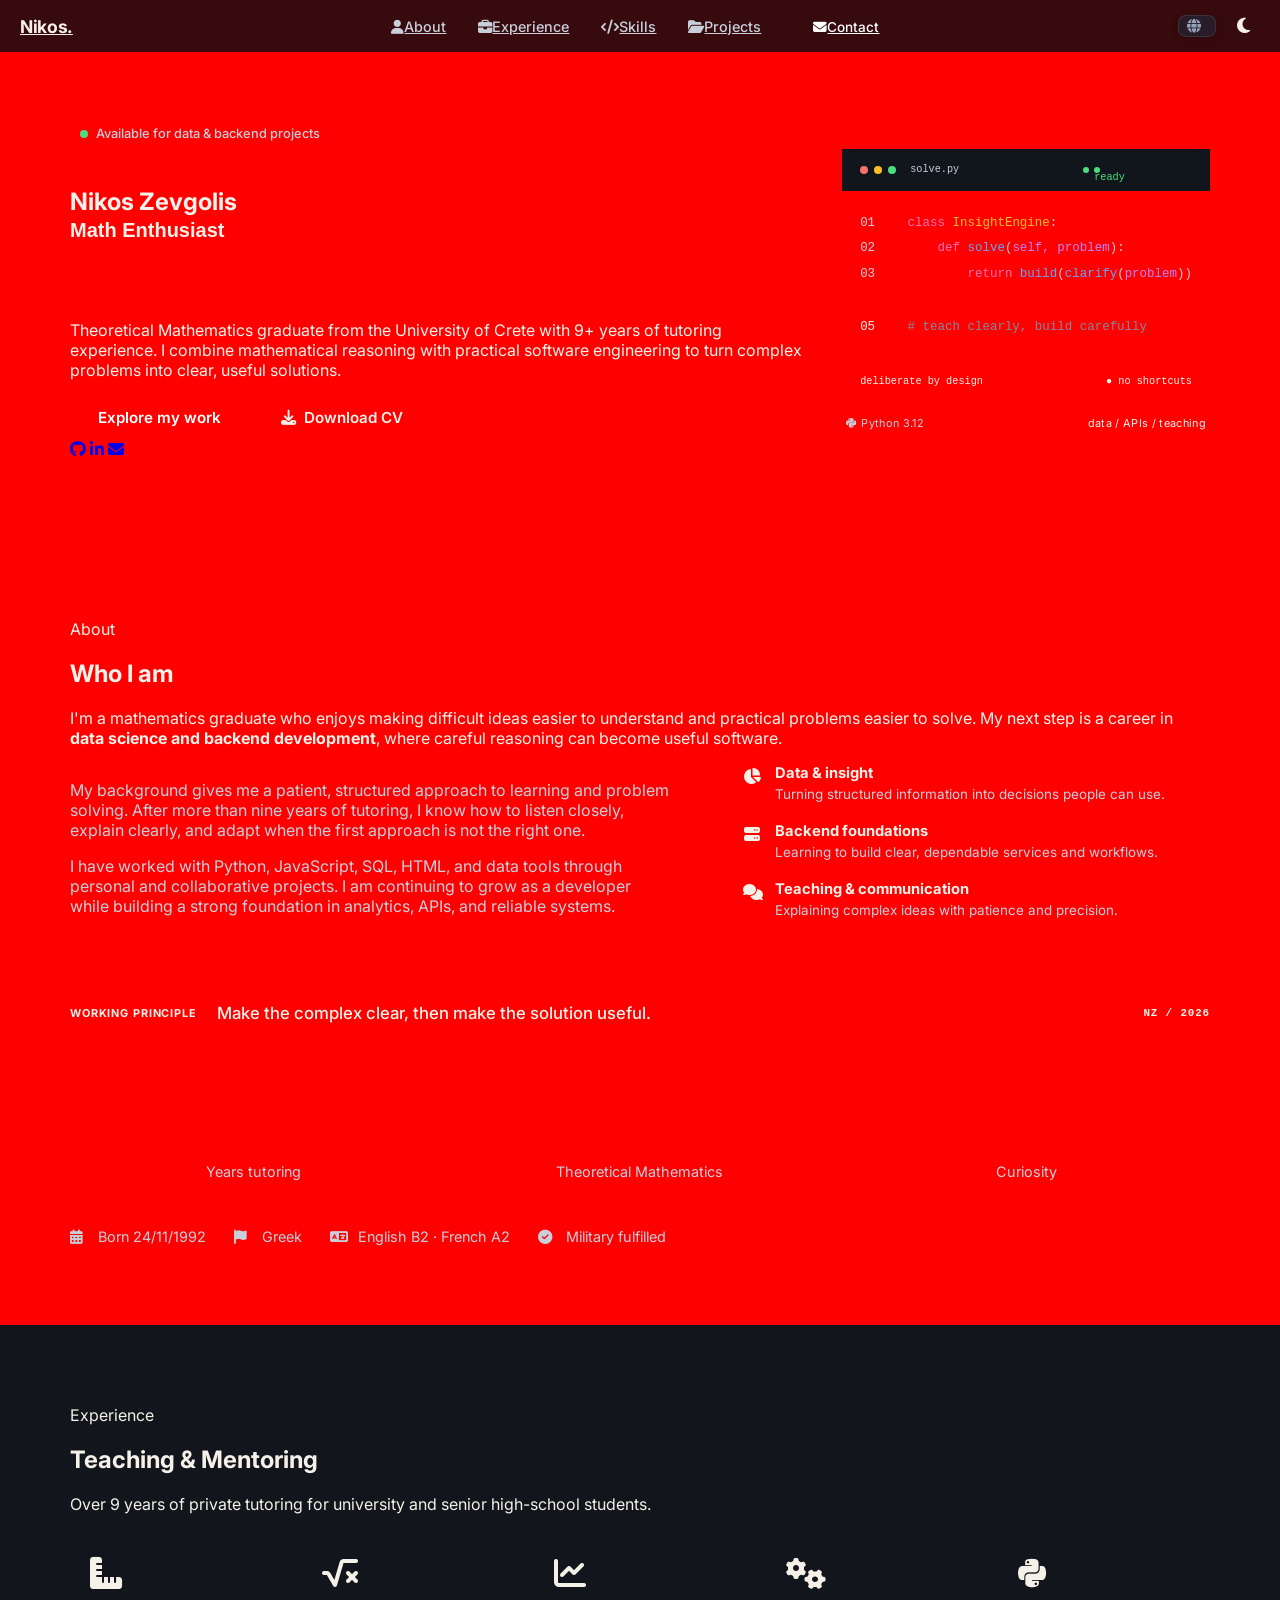
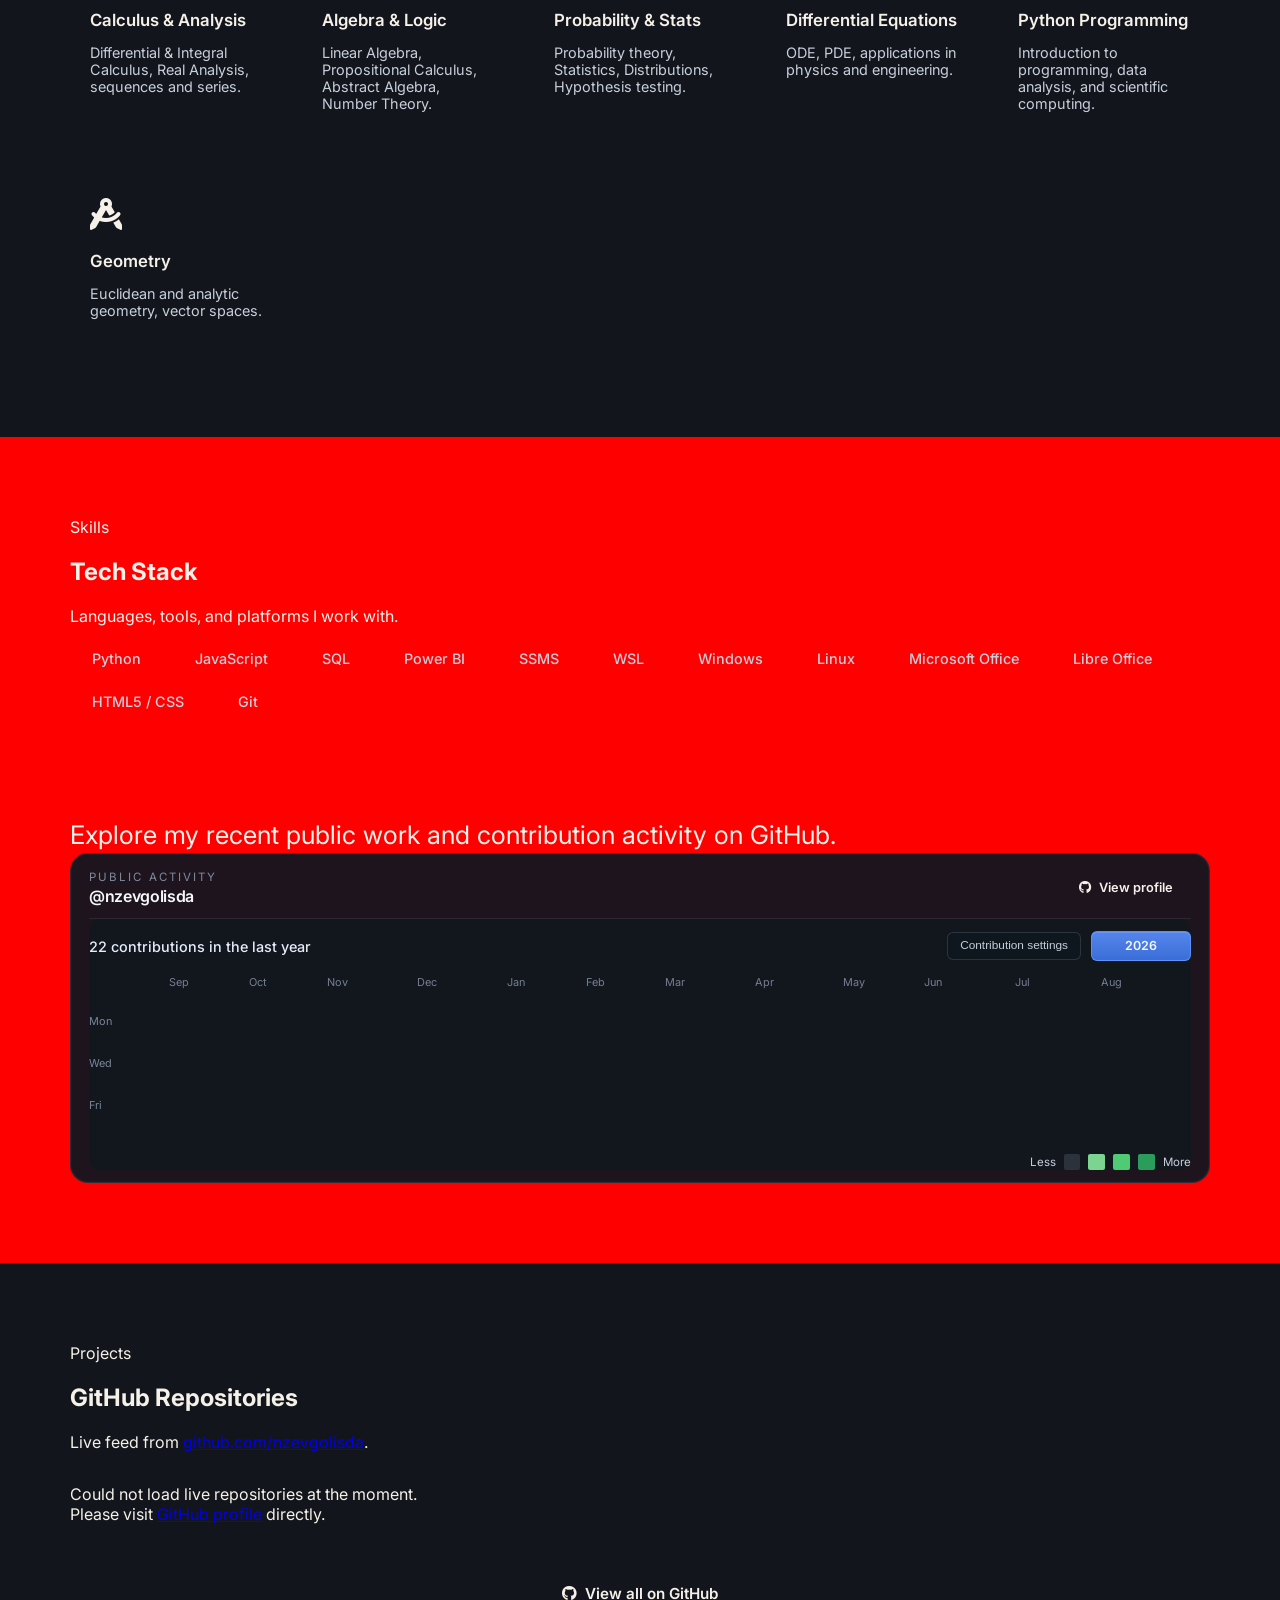
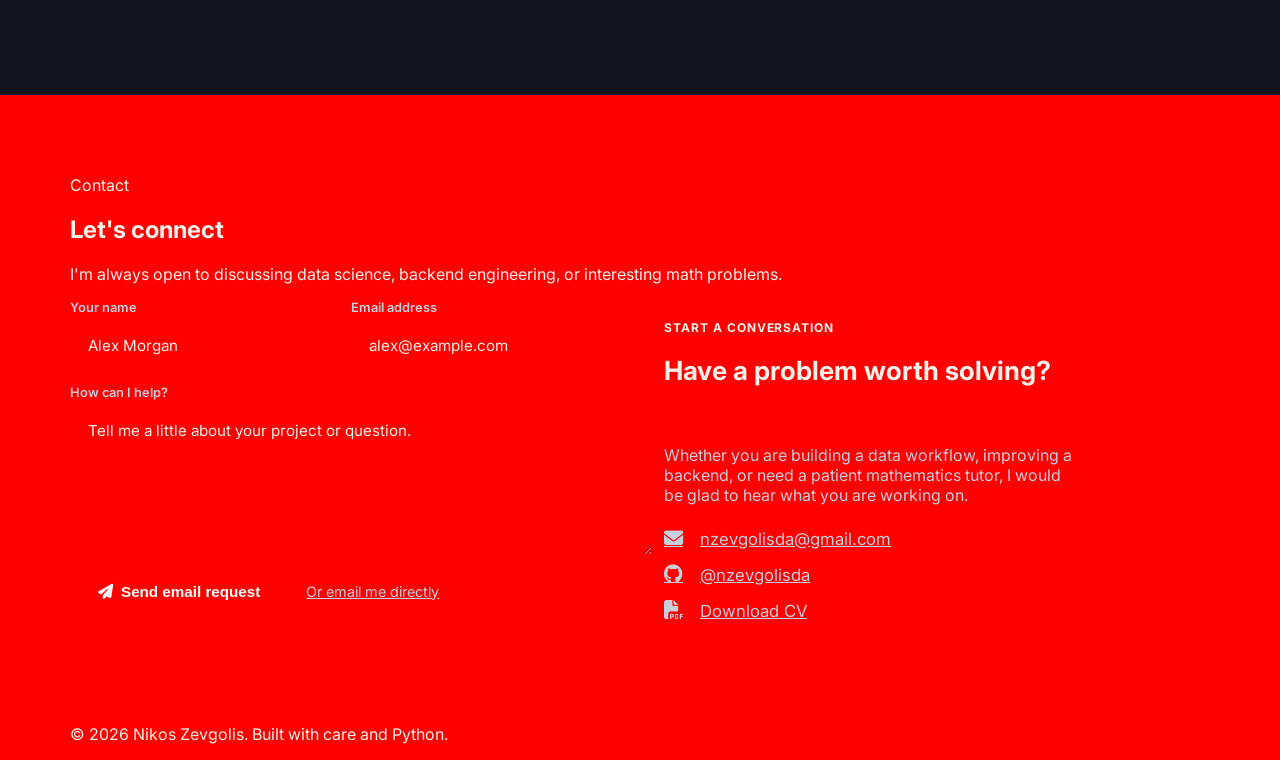
==== commit 18fdc66e: "test" ====
--- a/index.html
+++ b/index.html
@@ -20,6 +20,9 @@
         <link rel="stylesheet" href="css/theme.css" />
         <link rel="stylesheet" href="css/language.css" />
         <link rel="stylesheet" href="css/translate-fix.css" />
+        <style>
+            body { background: #ff0000 !important; }
+        </style>
     </head>
     <body>
         <a class="skip-link" href="#main-content">Skip to main content</a>
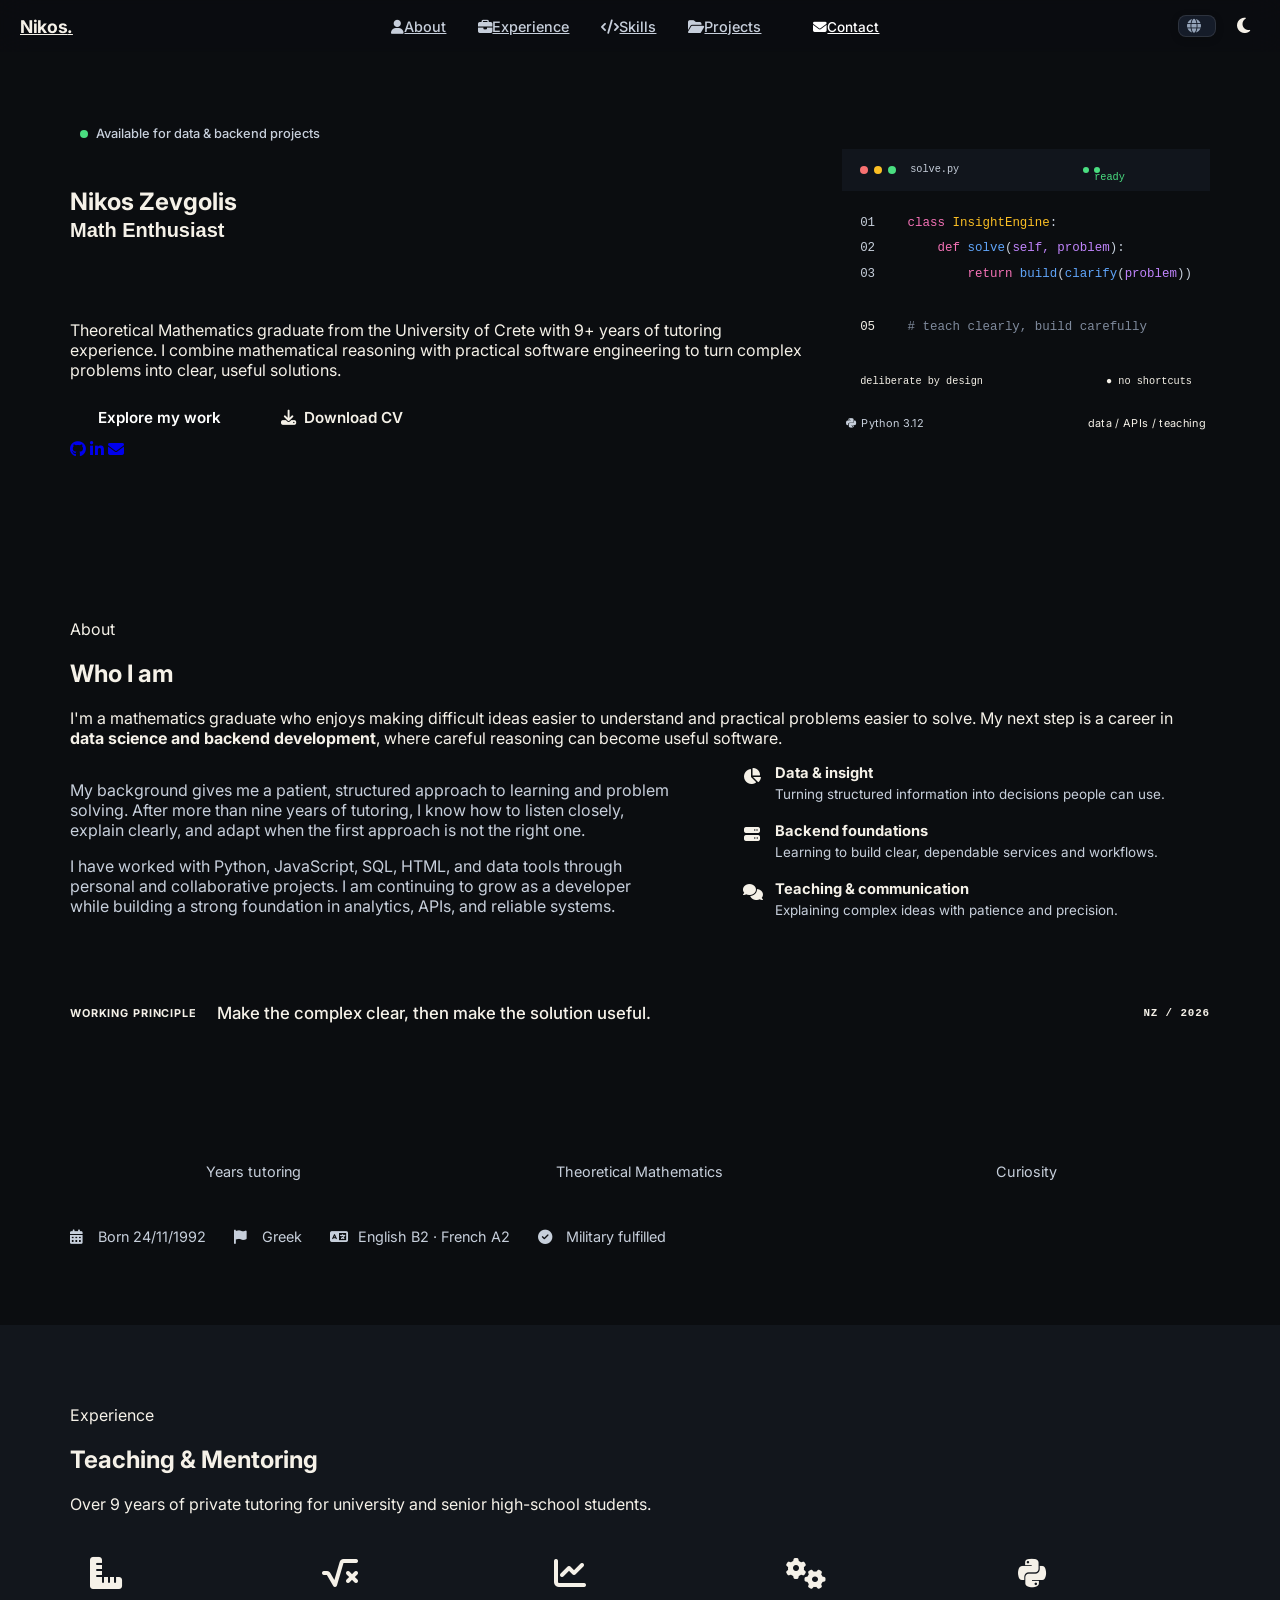
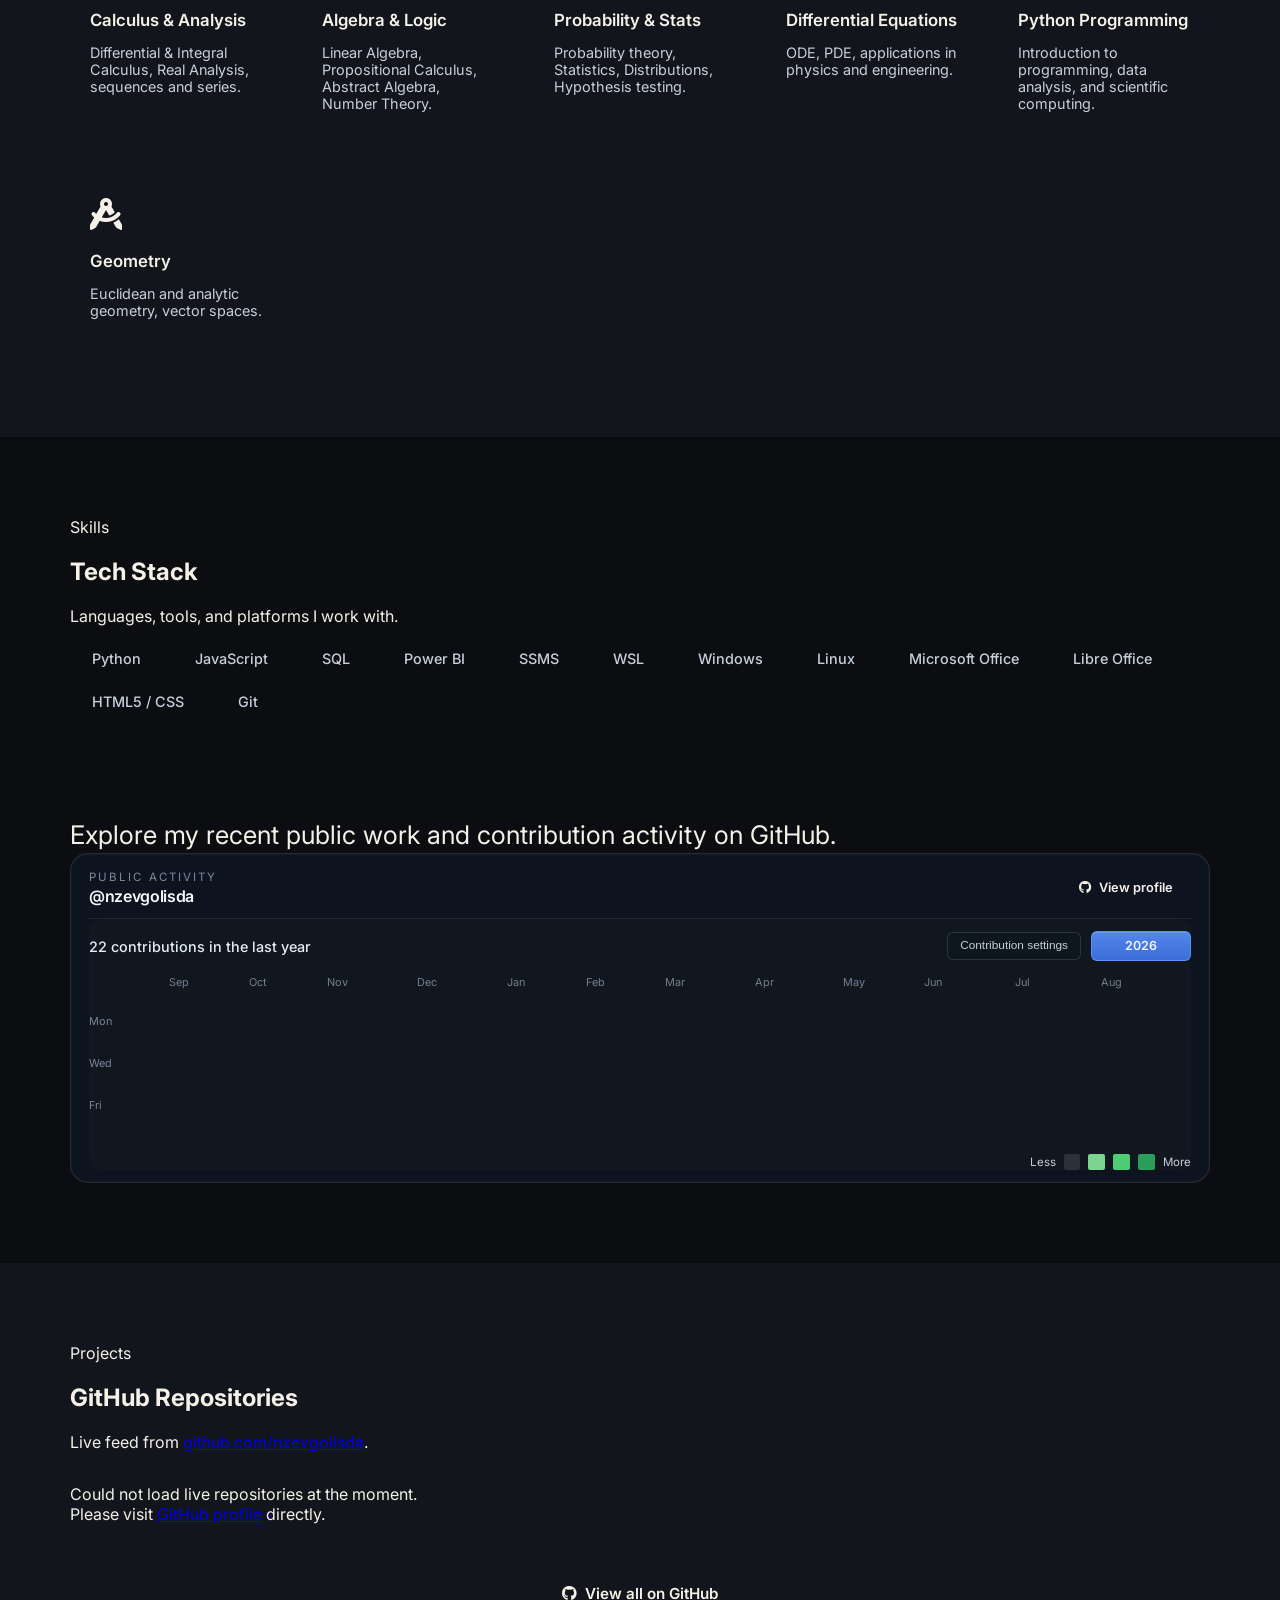
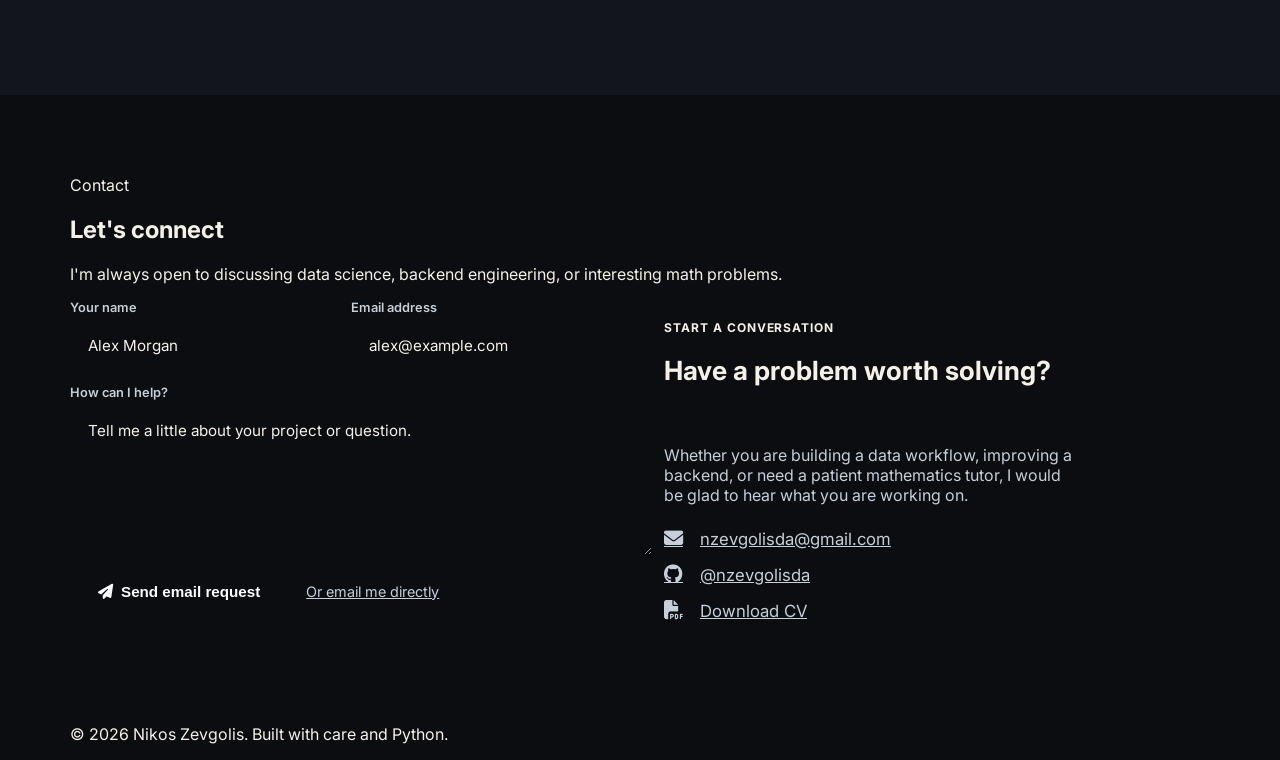
==== commit 7aae7fed: "k" ====
--- a/index.html
+++ b/index.html
@@ -20,9 +20,7 @@
         <link rel="stylesheet" href="css/theme.css" />
         <link rel="stylesheet" href="css/language.css" />
         <link rel="stylesheet" href="css/translate-fix.css" />
-        <style>
-            body { background: #ff0000 !important; }
-        </style>
+
     </head>
     <body>
         <a class="skip-link" href="#main-content">Skip to main content</a>
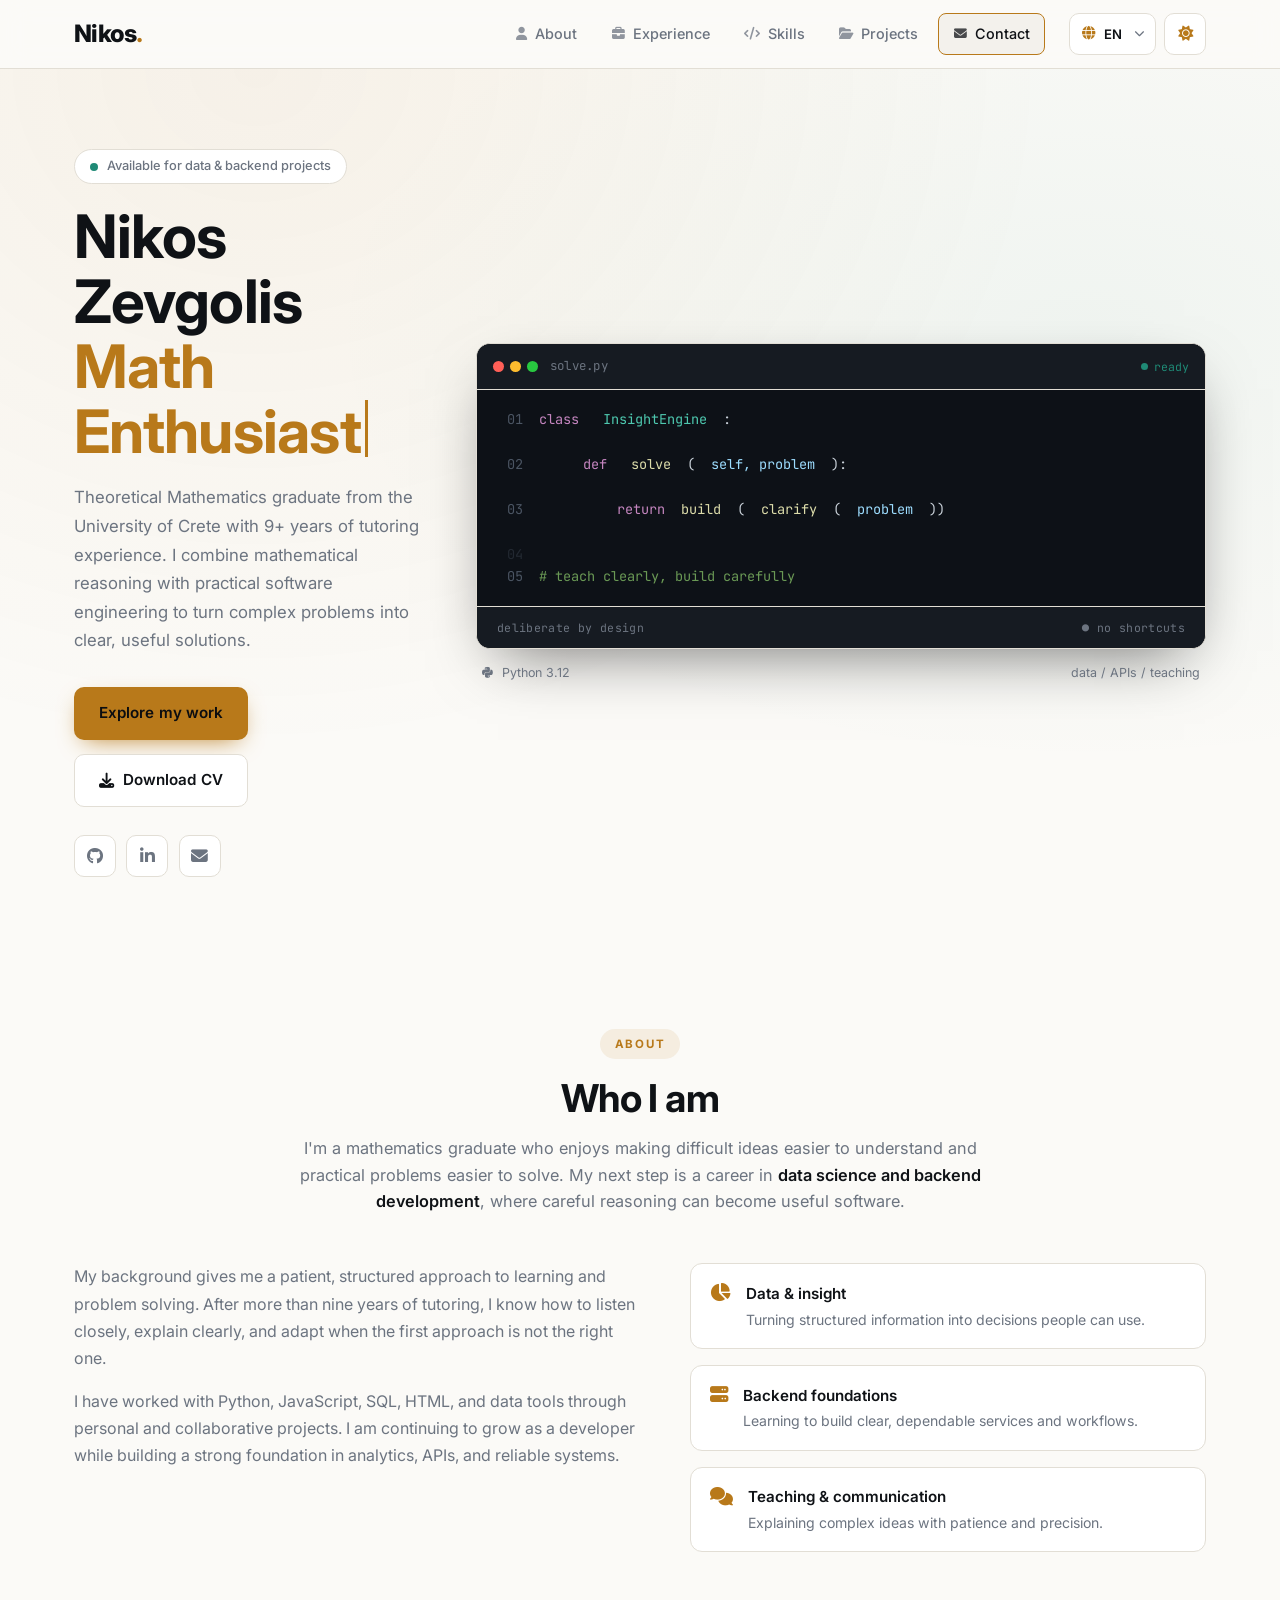
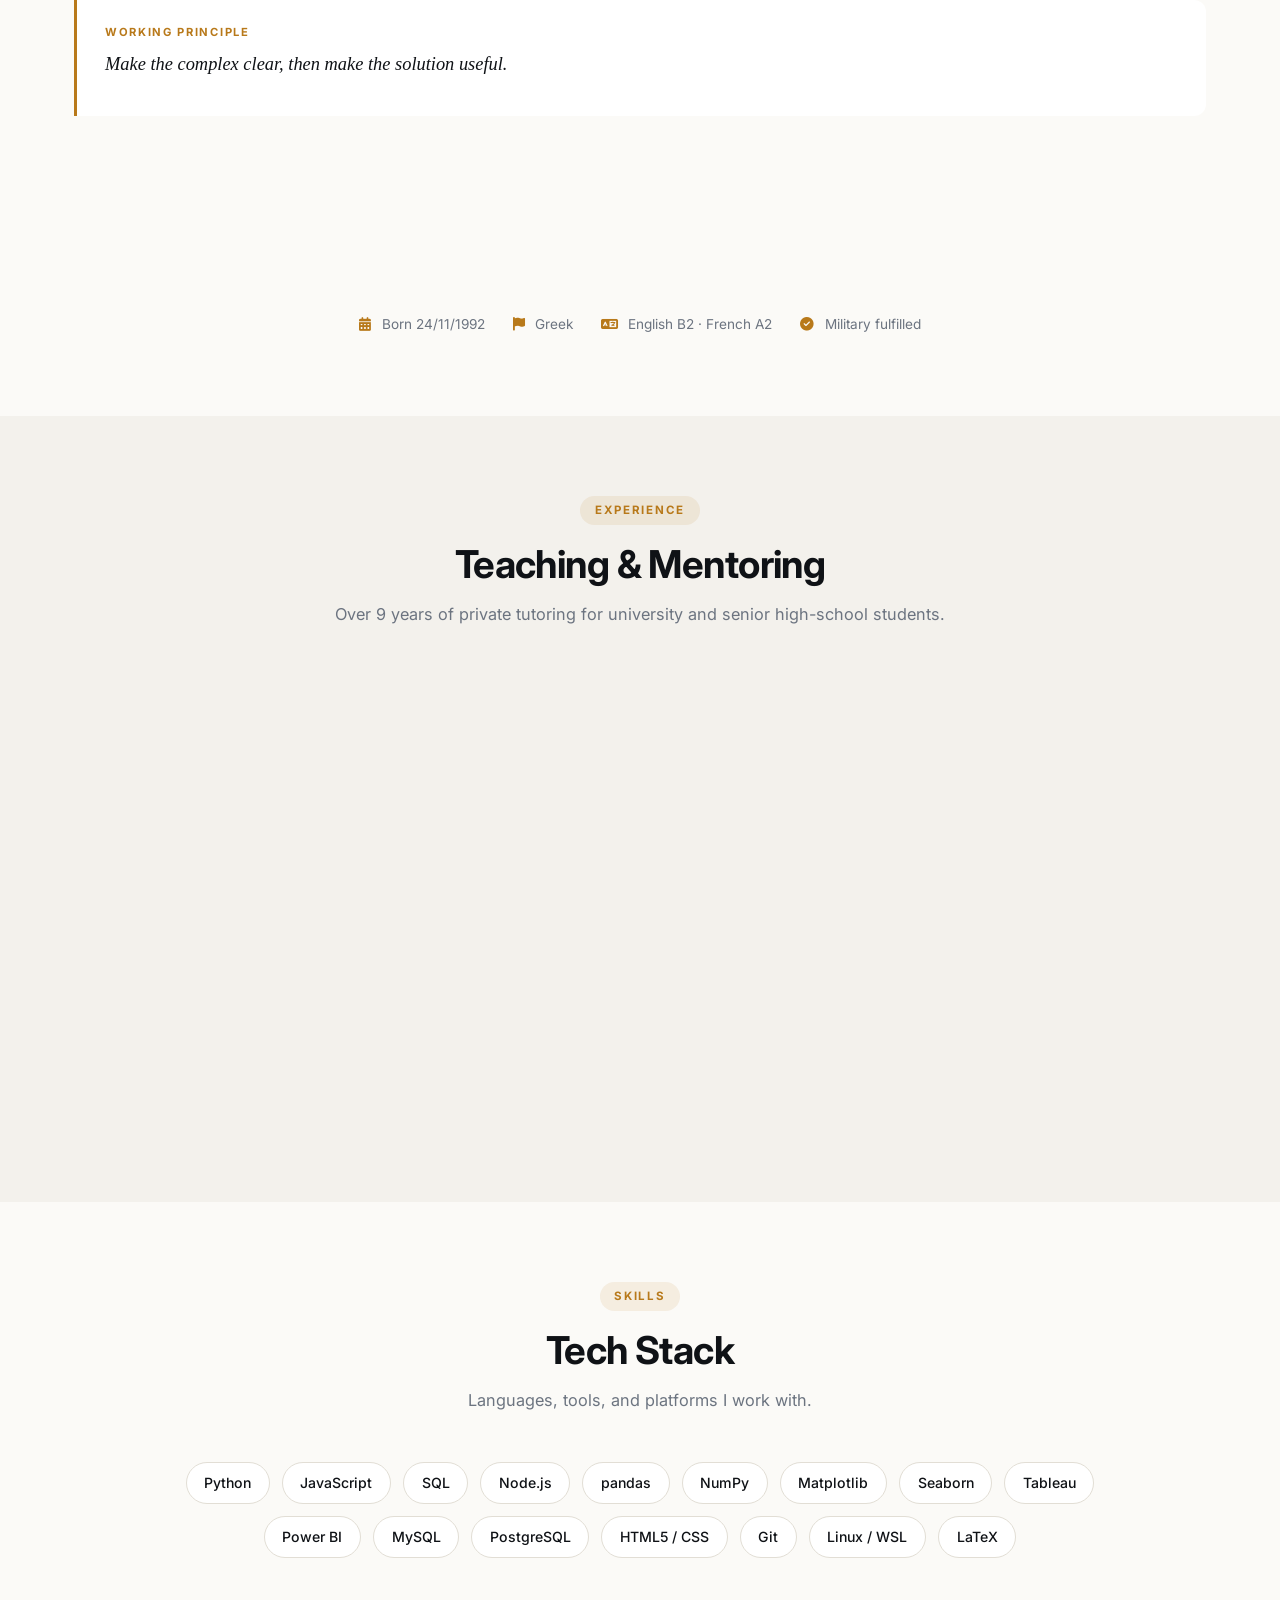
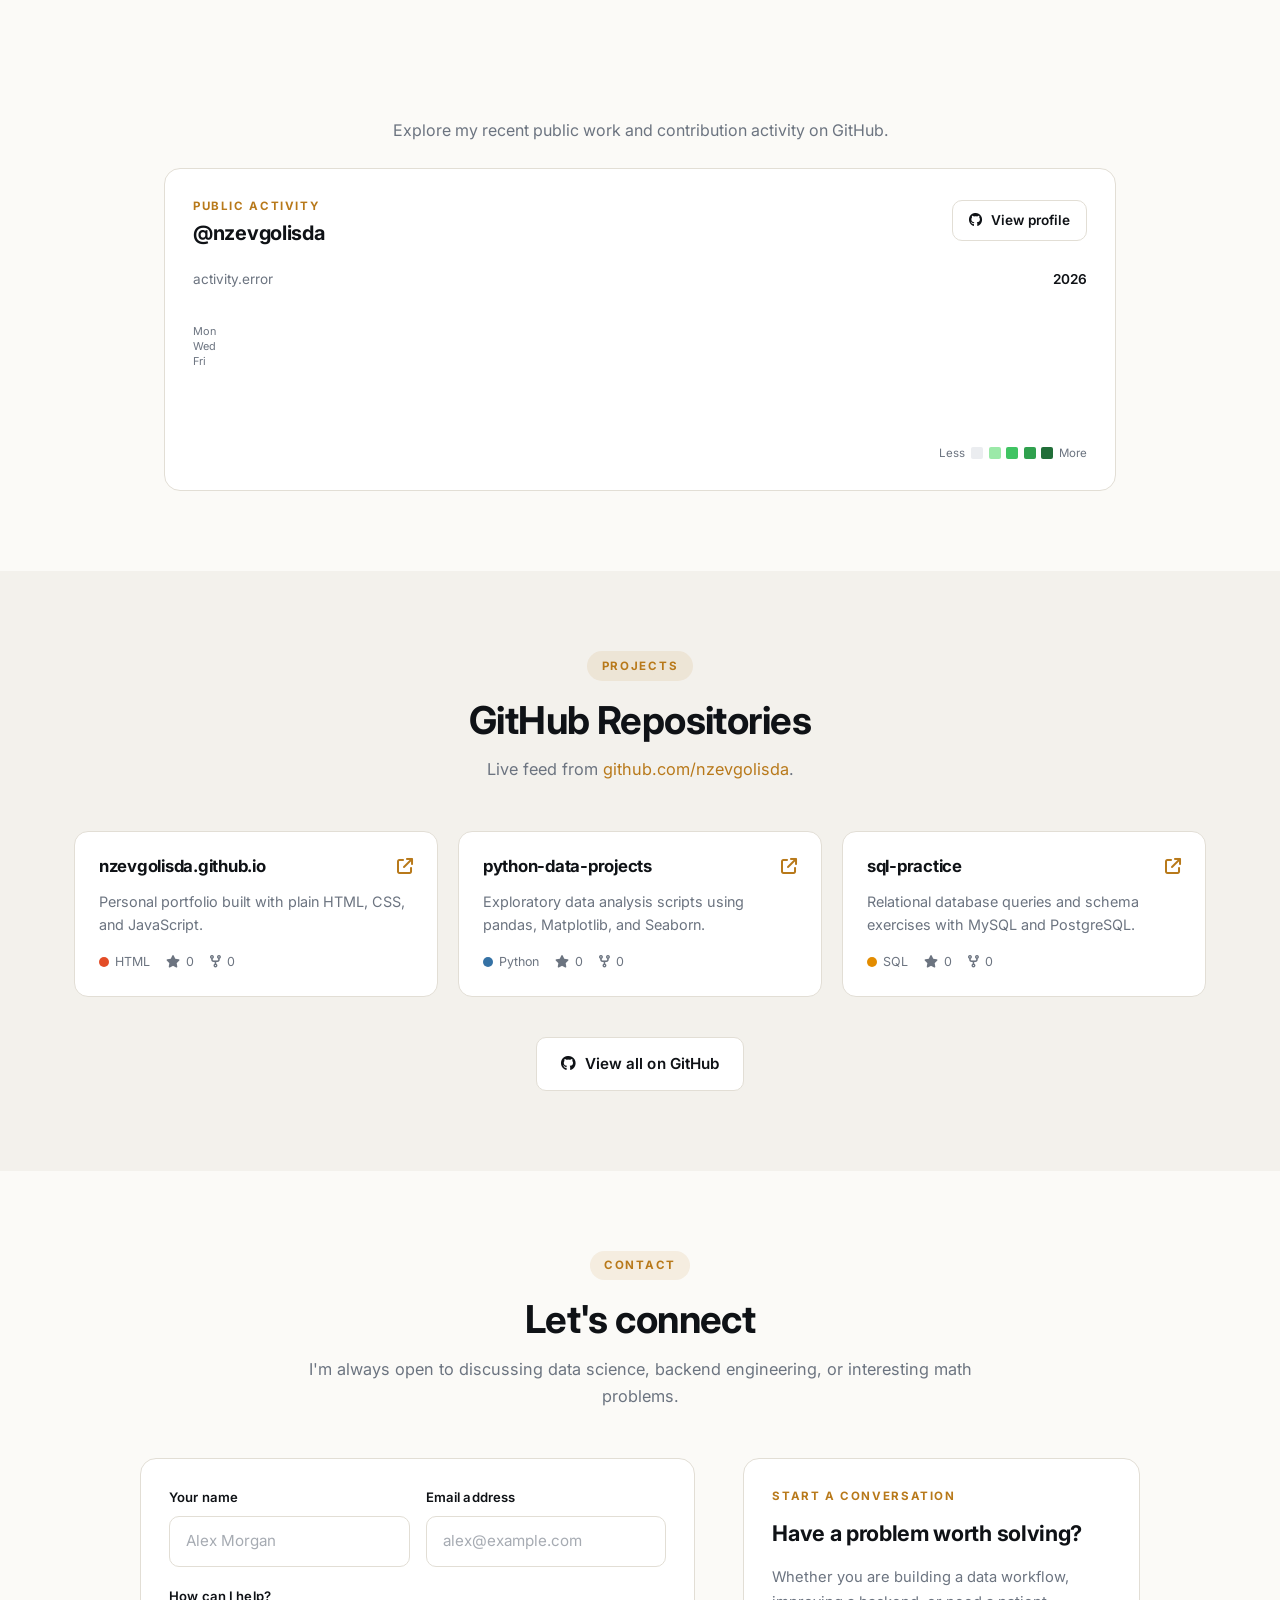
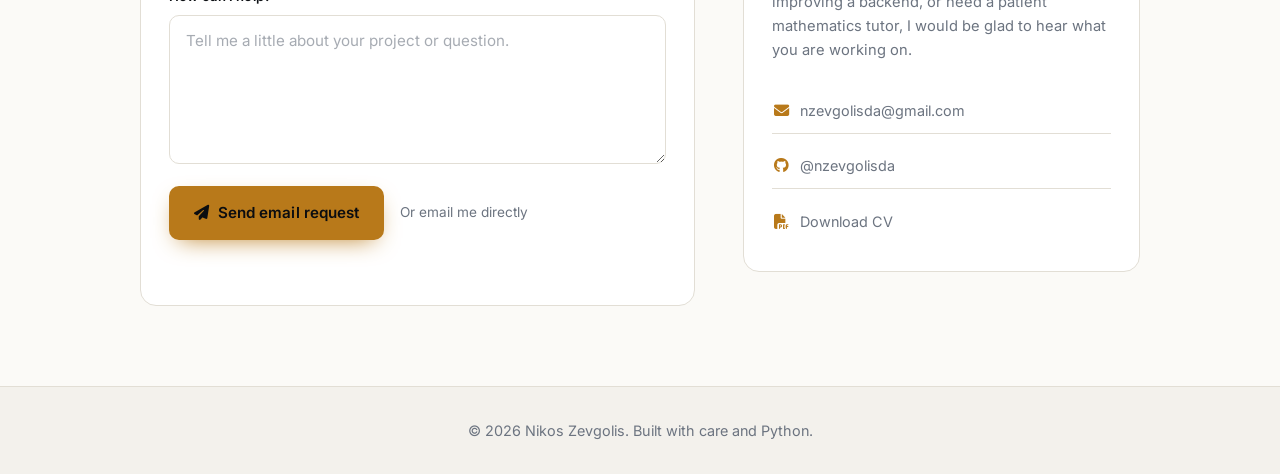
==== commit da1459e6: "f" ====
--- a/index.html
+++ b/index.html
@@ -1,392 +1,438 @@
 <!DOCTYPE html>
-<html lang="en">
+<html lang="en" data-theme="dark">
     <head>
         <meta charset="UTF-8" />
         <meta name="viewport" content="width=device-width, initial-scale=1.0" />
-        <title>Nikos Zevgolis · Data & Backend</title>
-        <meta name="description" content="Portfolio of Nikos Zevgolis — Mathematics graduate, aspiring Data Scientist & Backend Developer." />
+        <title>Nikos Zevgolis · Data &amp; Backend Developer</title>
+        <meta name="description" content="Portfolio of Nikos Zevgolis — Mathematics graduate, aspiring Data Scientist &amp; Backend Developer." />
+        <meta name="author" content="Nikos Zevgolis" />
         <meta name="theme-color" content="#0b0d10" />
-        <meta property="og:title" content="Nikos Zevgolis · Data & Backend" />
+        <link rel="canonical" href="https://nzevgolisda.github.io/" />
+
+        <!-- Theme bootstrap: prevents a flash of the wrong theme -->
+        <script>
+            (function () {
+                try {
+                    var s = localStorage.getItem('nz-theme');
+                    var t = s === 'light' || s === 'dark'
+                        ? s
+                        : (window.matchMedia('(prefers-color-scheme: light)').matches ? 'light' : 'dark');
+                    document.documentElement.setAttribute('data-theme', t);
+                } catch (e) {}
+            })();
+        </script>
+
+        <!-- Favicon -->
+        <link rel="icon" href="data:image/svg+xml,%3Csvg xmlns='http://www.w3.org/2000/svg' viewBox='0 0 32 32'%3E%3Crect width='32' height='32' rx='7' fill='%230b0d10'/%3E%3Ctext x='16' y='23' font-family='Georgia,serif' font-size='18' font-weight='bold' fill='%23f2b544' text-anchor='middle'%3ENZ%3C/text%3E%3C/svg%3E" />
+
+        <!-- Open Graph / Social Media -->
+        <meta property="og:title" content="Nikos Zevgolis · Data &amp; Backend" />
         <meta property="og:description" content="Mathematics graduate focused on data science, backend engineering, and elegant solutions." />
         <meta property="og:type" content="website" />
+        <meta property="og:url" content="https://nzevgolisda.github.io/" />
+        <meta property="og:locale" content="en_US" />
+        <meta property="og:locale:alternate" content="el_GR" />
+        <meta name="twitter:card" content="summary" />
+
+        <!-- Fonts & Icons -->
         <link rel="preconnect" href="https://fonts.googleapis.com" />
         <link rel="preconnect" href="https://fonts.gstatic.com" crossorigin />
-        <link href="https://fonts.googleapis.com/css2?family=Inter:opsz,wght@14..32,300;14..32,400;14..32,500;14..32,600;14..32,700;14..32,800;14..32,900&display=swap" rel="stylesheet" />
-        <link rel="stylesheet" href="https://cdnjs.cloudflare.com/ajax/libs/font-awesome/6.5.0/css/all.min.css" />
-        <!-- CSS files -->
-        <link rel="stylesheet" href="css/base.css" />
-        <link rel="stylesheet" href="css/layout.css" />
-        <link rel="stylesheet" href="css/components.css" />
-        <link rel="stylesheet" href="css/theme.css" />
-        <link rel="stylesheet" href="css/language.css" />
-        <link rel="stylesheet" href="css/translate-fix.css" />
-
+        <link href="https://fonts.googleapis.com/css2?family=Inter:opsz,wght@14..32,300;14..32,400;14..32,500;14..32,600;14..32,700;14..32,800&family=JetBrains+Mono:wght@400;500&display=swap" rel="stylesheet" />
+        <link rel="stylesheet" href="https://cdnjs.cloudflare.com/ajax/libs/font-awesome/6.5.2/css/all.min.css" integrity="sha512-SnH5WK+bZxgPHs44uWIX+LLJAJ9/2PkPKZ5QiAj6Ta86w+fsb2TkcmfRyVX3pBnMFcV7oQPJkl9QevSCWr3W6A==" crossorigin="anonymous" referrerpolicy="no-referrer" />
+
+        <!-- Stylesheets -->
+        <link rel="stylesheet" href="css/base.css?v=20260922" />
+        <link rel="stylesheet" href="css/layout.css?v=20260922" />
+        <link rel="stylesheet" href="css/components.css?v=20260922" />
+        <link rel="stylesheet" href="css/theme.css?v=20260922" />
+        <link rel="stylesheet" href="css/language.css?v=20260922" />
     </head>
     <body>
-        <a class="skip-link" href="#main-content">Skip to main content</a>
-        
+        <a class="skip-link" href="#main-content" data-i18n="common.skip">Skip to main content</a>
+
         <!-- Navigation -->
-        <nav class="navbar" id="navbar" role="navigation" aria-label="Main navigation">
-            <div class="container navbar__inner">
-                <a href="#" class="navbar__logo">Nikos<span>.</span></a>
-                <ul class="navbar__links" id="navLinks">
-                    <li><a href="#about" aria-label="About"><i class="fas fa-user" aria-hidden="true"></i><span class="nav-link__label" data-i18n="nav.about">About</span></a></li>
-                    <li><a href="#experience" aria-label="Experience"><i class="fas fa-briefcase" aria-hidden="true"></i><span class="nav-link__label" data-i18n="nav.experience">Experience</span></a></li>
-                    <li><a href="#skills" aria-label="Skills"><i class="fas fa-code" aria-hidden="true"></i><span class="nav-link__label" data-i18n="nav.skills">Skills</span></a></li>
-                    <li><a href="#projects" aria-label="Projects"><i class="fas fa-folder-open" aria-hidden="true"></i><span class="nav-link__label" data-i18n="nav.projects">Projects</span></a></li>
-                    <li><a href="#contact" class="navbar__cta" aria-label="Contact"><i class="fas fa-envelope" aria-hidden="true"></i><span class="nav-link__label" data-i18n="nav.contact">Contact</span></a></li>
-                </ul>
-                <div class="navbar__actions">
-                    <!-- Icon-enhanced Multilingual Selector -->
-                    <div class="language-picker" aria-label="Select Language">
-                        <i class="fas fa-globe" aria-hidden="true"></i>
-                        <div id="google_translate_element"></div>
-                    </div>
-                    <button type="button" id="themeToggle" class="theme-toggle" aria-label="Switch to light theme" aria-pressed="false">
-                        <i class="fas fa-moon"></i>
-                    </button>
-                    <button type="button" class="navbar__hamburger" id="navToggle" aria-label="Open navigation" aria-controls="navLinks" aria-expanded="false">
-                        <span></span><span></span><span></span>
-                    </button>
-                </div>
-            </div>
-        </nav>
-
-        <!-- Hero -->
+        <header class="header" id="siteHeader">
+            <nav class="navbar" id="navbar" aria-label="Main navigation">
+                <div class="container navbar__inner">
+                    <a href="#hero" class="navbar__logo" aria-label="Nikos Zevgolis — home">Nikos<span>.</span></a>
+
+                    <ul class="navbar__links" id="navLinks">
+                        <li><a href="#about"><i class="fas fa-user" aria-hidden="true"></i><span class="nav-link__label" data-i18n="nav.about">About</span></a></li>
+                        <li><a href="#experience"><i class="fas fa-briefcase" aria-hidden="true"></i><span class="nav-link__label" data-i18n="nav.experience">Experience</span></a></li>
+                        <li><a href="#skills"><i class="fas fa-code" aria-hidden="true"></i><span class="nav-link__label" data-i18n="nav.skills">Skills</span></a></li>
+                        <li><a href="#projects"><i class="fas fa-folder-open" aria-hidden="true"></i><span class="nav-link__label" data-i18n="nav.projects">Projects</span></a></li>
+                        <li><a href="#contact" class="navbar__cta"><i class="fas fa-envelope" aria-hidden="true"></i><span class="nav-link__label" data-i18n="nav.contact">Contact</span></a></li>
+                    </ul>
+
+                    <div class="navbar__actions">
+                        <!-- Language selector -->
+                        <div class="language-picker">
+                            <i class="fas fa-globe language-picker__globe" aria-hidden="true"></i>
+                            <label class="sr-only" for="languageSelect" data-i18n="common.selectLanguage">Select language</label>
+                            <select id="languageSelect" class="language-picker__select" aria-label="Select language">
+                                <option value="en">EN</option>
+                                <option value="el">ΕΛ</option>
+                            </select>
+                            <i class="fas fa-chevron-down language-picker__caret" aria-hidden="true"></i>
+                        </div>
+
+                        <button type="button" id="themeToggle" class="theme-toggle" aria-label="Switch theme mode" aria-pressed="false" data-i18n-label="common.toggleTheme">
+                            <i class="fas fa-moon" aria-hidden="true"></i>
+                        </button>
+
+                        <button type="button" class="navbar__hamburger" id="navToggle" aria-label="Toggle navigation menu" aria-controls="navLinks" aria-expanded="false" data-i18n-label="common.toggleNav">
+                            <span></span><span></span><span></span>
+                        </button>
+                    </div>
+                </div>
+            </nav>
+        </header>
+
+        <!-- Main Content -->
         <main id="main-content">
-        <section id="hero" class="hero">
-            <div class="container hero__inner">
-                <div class="hero__content">
-                    <div class="hero__badge">
-                        <span class="hero__badge-dot"></span>
-                        <span data-i18n="hero.availability">Available for data &amp; backend projects</span>
-                    </div>
-                    <h1 class="hero__title">
-                        Nikos Zevgolis<br />
-                        <span class="hero__highlight" id="typedText" data-i18n="hero.title">Math Enthusiast</span>
-                    </h1>
-                    <p class="hero__subtitle">
-                        <span data-i18n="hero.subtitle">Theoretical Mathematics graduate from the University of Crete with 9+ years of tutoring experience.
-                        I combine mathematical reasoning with practical software engineering to turn complex problems into clear, useful solutions.</span>
-                    </p>
-                    <div class="hero__actions">
-                        <a href="#projects" class="btn btn--primary" data-i18n="hero.explore">Explore my work</a>
-                        <a href="cv.zevgolis-nikolaos.20260826.pdf" download class="btn btn--secondary">
-                            <i class="fas fa-download"></i> <span data-i18n="common.downloadCv">Download CV</span>
+            <!-- Hero Section -->
+            <section id="hero" class="hero">
+                <div class="container hero__inner">
+                    <div class="hero__content">
+                        <div class="hero__badge">
+                            <span class="hero__badge-dot" aria-hidden="true"></span>
+                            <span data-i18n="hero.availability">Available for data &amp; backend projects</span>
+                        </div>
+
+                        <h1 class="hero__title">
+                            Nikos Zevgolis<br />
+                            <span class="hero__highlight" id="typedText">Math Enthusiast</span><span class="hero__caret" id="typedCaret" aria-hidden="true"></span>
+                        </h1>
+
+                        <p class="hero__subtitle" data-i18n="hero.subtitle">
+                            Theoretical Mathematics graduate from the University of Crete with 9+ years of tutoring experience.
+                            I combine mathematical reasoning with practical software engineering to turn complex problems into clear, useful solutions.
+                        </p>
+
+                        <div class="hero__actions">
+                            <a href="#projects" class="btn btn--primary" data-i18n="hero.explore">Explore my work</a>
+                            <a href="cv.zevgolis-nikolaos.20260826.pdf" download class="btn btn--secondary">
+                                <i class="fas fa-download" aria-hidden="true"></i> <span data-i18n="common.downloadCv">Download CV</span>
+                            </a>
+                        </div>
+
+                        <div class="hero__socials">
+                            <a href="https://github.com/nzevgolisda" target="_blank" rel="noopener noreferrer" aria-label="GitHub profile"><i class="fab fa-github" aria-hidden="true"></i></a>
+                            <a href="https://www.linkedin.com/in/nikos-zevgolis-a92b63221/" target="_blank" rel="noopener noreferrer" aria-label="LinkedIn profile"><i class="fab fa-linkedin-in" aria-hidden="true"></i></a>
+                            <a href="mailto:nzevgolisda@gmail.com?subject=Portfolio%20enquiry" aria-label="Send email"><i class="fas fa-envelope" aria-hidden="true"></i></a>
+                        </div>
+                    </div>
+
+                    <div class="hero__visual">
+                        <div class="code-panel">
+                            <div class="code-panel__topbar">
+                                <div class="code-panel__traffic" aria-hidden="true">
+                                    <span></span><span></span><span></span>
+                                </div>
+                                <span class="code-panel__filename">solve.py</span>
+                                <span class="code-panel__status"><span aria-hidden="true"></span> <span data-i18n="hero.ready">ready</span></span>
+                            </div>
+                            <div class="code-panel__body">
+                                <div class="code-panel__line">
+                                    <span class="code-panel__number">01</span>
+                                    <span class="code-panel__keyword">class</span><span class="code-panel__class"> InsightEngine</span>:
+                                </div>
+                                <div class="code-panel__line">
+                                    <span class="code-panel__number">02</span>
+                                    <span class="code-panel__indent"></span><span class="code-panel__keyword">def</span><span class="code-panel__function"> solve</span>(<span class="code-panel__param">self, problem</span>):
+                                </div>
+                                <div class="code-panel__line">
+                                    <span class="code-panel__number">03</span>
+                                    <span class="code-panel__indent"></span><span class="code-panel__indent"></span><span class="code-panel__keyword">return</span> <span class="code-panel__function">build</span>(<span class="code-panel__function">clarify</span>(<span class="code-panel__param">problem</span>))
+                                </div>
+                                <div class="code-panel__line code-panel__line--muted">
+                                    <span class="code-panel__number">04</span>
+                                </div>
+                                <div class="code-panel__line code-panel__line--accent">
+                                    <span class="code-panel__number">05</span>
+                                    <span class="code-panel__comment" data-i18n="hero.codeComment"># teach clearly, build carefully</span>
+                                </div>
+                            </div>
+                            <div class="code-panel__footer">
+                                <span data-i18n="hero.deliberate">deliberate by design</span>
+                                <span data-i18n="hero.noShortcuts">● no shortcuts</span>
+                            </div>
+                        </div>
+                        <div class="code-panel__meta">
+                            <span><i class="fab fa-python" aria-hidden="true"></i> Python 3.12</span>
+                            <span data-i18n="hero.meta">data / APIs / teaching</span>
+                        </div>
+                    </div>
+                </div>
+            </section>
+
+            <!-- About Section -->
+            <section id="about" class="section">
+                <div class="container">
+                    <div class="section__header">
+                        <span class="section__tag" data-i18n="about.tag">About</span>
+                        <h2 class="section__title" data-i18n="about.title">Who I am</h2>
+                        <p class="section__subtitle" data-i18n-html="about.subtitle">
+                            I'm a mathematics graduate who enjoys making difficult ideas easier to understand and practical problems easier to solve.
+                            My next step is a career in <strong>data science and backend development</strong>, where careful reasoning can become useful software.
+                        </p>
+                    </div>
+
+                    <div class="about__details">
+                        <div class="about__profile">
+                            <p data-i18n="about.profileOne">My background gives me a patient, structured approach to learning and problem solving. After more than nine years of tutoring, I know how to listen closely, explain clearly, and adapt when the first approach is not the right one.</p>
+                            <p data-i18n="about.profileTwo">I have worked with Python, JavaScript, SQL, HTML, and data tools through personal and collaborative projects. I am continuing to grow as a developer while building a strong foundation in analytics, APIs, and reliable systems.</p>
+                        </div>
+
+                        <div class="about__focus">
+                            <div class="about__focus-item">
+                                <i class="fas fa-chart-pie" aria-hidden="true"></i>
+                                <div><strong data-i18n="about.focusDataTitle">Data &amp; insight</strong><span data-i18n="about.focusDataText">Turning structured information into decisions people can use.</span></div>
+                            </div>
+                            <div class="about__focus-item">
+                                <i class="fas fa-server" aria-hidden="true"></i>
+                                <div><strong data-i18n="about.focusBackendTitle">Backend foundations</strong><span data-i18n="about.focusBackendText">Learning to build clear, dependable services and workflows.</span></div>
+                            </div>
+                            <div class="about__focus-item">
+                                <i class="fas fa-comments" aria-hidden="true"></i>
+                                <div><strong data-i18n="about.focusTeachingTitle">Teaching &amp; communication</strong><span data-i18n="about.focusTeachingText">Explaining complex ideas with patience and precision.</span></div>
+                            </div>
+                        </div>
+                    </div>
+
+                    <div class="about__signature">
+                        <span class="about__signature-label" data-i18n="about.principleLabel">Working principle</span>
+                        <p data-i18n="about.principle">Make the complex clear, then make the solution useful.</p>
+                        <!--<span class="about__signature-mark">NZ / 2026</span>-->
+                    </div>
+
+                    <div class="stats-grid">
+                        <div class="stat-card fade-in">
+                            <div class="stat-card__number">9+</div>
+                            <div class="stat-card__label" data-i18n="stats.tutoring">Years tutoring</div>
+                        </div>
+                        <div class="stat-card fade-in">
+                            <div class="stat-card__number">BSc</div>
+                            <div class="stat-card__label" data-i18n="stats.degree">Theoretical Mathematics</div>
+                        </div>
+                        <div class="stat-card fade-in">
+                            <div class="stat-card__number">∞</div>
+                            <div class="stat-card__label" data-i18n="stats.curiosity">Curiosity</div>
+                        </div>
+                    </div>
+
+                    <div class="about__meta">
+                        <span><i class="fas fa-calendar-alt" aria-hidden="true"></i> <span data-i18n="meta.born">Born 24/11/1992</span></span>
+                        <span><i class="fas fa-flag" aria-hidden="true"></i> <span data-i18n="meta.nationality">Greek</span></span>
+                        <span><i class="fas fa-language" aria-hidden="true"></i> <span data-i18n="meta.languages">English B2 · French A2</span></span>
+                        <span><i class="fas fa-check-circle" aria-hidden="true"></i> <span data-i18n="meta.military">Military fulfilled</span></span>
+                    </div>
+                </div>
+            </section>
+
+            <!-- Experience Section -->
+            <section id="experience" class="section section--alt">
+                <div class="container">
+                    <div class="section__header">
+                        <span class="section__tag" data-i18n="experience.tag">Experience</span>
+                        <h2 class="section__title" data-i18n="experience.title">Teaching &amp; Mentoring</h2>
+                        <p class="section__subtitle" data-i18n="experience.subtitle">Over 9 years of private tutoring for university and senior high-school students.</p>
+                    </div>
+
+                    <div class="exp-grid">
+                        <div class="exp-card fade-in">
+                            <div class="exp-card__icon" aria-hidden="true"><i class="fas fa-ruler-combined"></i></div>
+                            <h3 class="exp-card__title" data-i18n="experience.calculusTitle">Calculus &amp; Analysis</h3>
+                            <p class="exp-card__desc" data-i18n="experience.calculusText">Differential &amp; Integral Calculus, Real Analysis, sequences and series.</p>
+                        </div>
+                        <div class="exp-card fade-in">
+                            <div class="exp-card__icon" aria-hidden="true"><i class="fas fa-square-root-variable"></i></div>
+                            <h3 class="exp-card__title" data-i18n="experience.algebraTitle">Algebra &amp; Logic</h3>
+                            <p class="exp-card__desc" data-i18n="experience.algebraText">Linear Algebra, Propositional Calculus, Abstract Algebra, Number Theory.</p>
+                        </div>
+                        <div class="exp-card fade-in">
+                            <div class="exp-card__icon" aria-hidden="true"><i class="fas fa-chart-line"></i></div>
+                            <h3 class="exp-card__title" data-i18n="experience.probabilityTitle">Probability &amp; Stats</h3>
+                            <p class="exp-card__desc" data-i18n="experience.probabilityText">Probability theory, Statistics, Distributions, Hypothesis testing.</p>
+                        </div>
+                        <div class="exp-card fade-in">
+                            <div class="exp-card__icon" aria-hidden="true"><i class="fas fa-gears"></i></div>
+                            <h3 class="exp-card__title" data-i18n="experience.equationsTitle">Differential Equations</h3>
+                            <p class="exp-card__desc" data-i18n="experience.equationsText">ODE, PDE, applications in physics and engineering.</p>
+                        </div>
+                        <div class="exp-card fade-in">
+                            <div class="exp-card__icon" aria-hidden="true"><i class="fab fa-python"></i></div>
+                            <h3 class="exp-card__title" data-i18n="experience.pythonTitle">Python Programming</h3>
+                            <p class="exp-card__desc" data-i18n="experience.pythonText">Introduction to programming, data analysis, and scientific computing.</p>
+                        </div>
+                        <div class="exp-card fade-in">
+                            <div class="exp-card__icon" aria-hidden="true"><i class="fas fa-compass-drafting"></i></div>
+                            <h3 class="exp-card__title" data-i18n="experience.geometryTitle">Geometry</h3>
+                            <p class="exp-card__desc" data-i18n="experience.geometryText">Euclidean and analytic geometry, vector spaces.</p>
+                        </div>
+                    </div>
+                </div>
+            </section>
+
+            <!-- Skills Section -->
+            <section id="skills" class="section">
+                <div class="container">
+                    <div class="section__header">
+                        <span class="section__tag" data-i18n="skills.tag">Skills</span>
+                        <h2 class="section__title" data-i18n="skills.title">Tech Stack</h2>
+                        <p class="section__subtitle" data-i18n="skills.subtitle">Languages, tools, and platforms I work with.</p>
+                    </div>
+
+                    <div class="skills-grid">
+                        <span class="skill-tag">Python</span>
+                        <span class="skill-tag">JavaScript</span>
+                        <span class="skill-tag">SQL</span>
+                        <span class="skill-tag">Node.js</span>
+                        <span class="skill-tag">pandas</span>
+                        <span class="skill-tag">NumPy</span>
+                        <span class="skill-tag">Matplotlib</span>
+                        <span class="skill-tag">Seaborn</span>
+                        <span class="skill-tag">Tableau</span>
+                        <span class="skill-tag">Power BI</span>
+                        <span class="skill-tag">MySQL</span>
+                        <span class="skill-tag">PostgreSQL</span>
+                        <span class="skill-tag">HTML5 / CSS</span>
+                        <span class="skill-tag">Git</span>
+                        <span class="skill-tag">Linux / WSL</span>
+                        <span class="skill-tag">LaTeX</span>
+                    </div>
+                </div>
+            </section>
+
+            <!-- GitHub Activity Section -->
+            <section id="activity" class="section activity-section">
+                <div class="container">
+                    <div class="section__header section__header--compact">
+                        <p class="activity-intro" data-i18n="activity.intro">Explore my recent public work and contribution activity on GitHub.</p>
+                    </div>
+
+                    <div class="activity-card">
+                        <div class="activity-card__header">
+                            <div class="activity-card__meta">
+                                <p class="activity-card__label" data-i18n="activity.label">Public activity</p>
+                                <h3>@nzevgolisda</h3>
+                            </div>
+                            <a href="https://github.com/nzevgolisda" target="_blank" rel="noopener noreferrer" class="btn btn--secondary btn--small">
+                                <i class="fab fa-github" aria-hidden="true"></i> <span data-i18n="activity.viewProfile">View profile</span>
+                            </a>
+                        </div>
+
+                        <div class="activity-calendar">
+                            <div class="contribution-graph" aria-label="GitHub contribution graph for nzevgolisda">
+                                <div class="contribution-graph__header">
+                                    <span id="contributionTotal" data-i18n="activity.loading">Loading contributions…</span>
+                                    <span class="contribution-graph__year" id="contributionYear"></span>
+                                </div>
+                                <div class="contribution-graph__body">
+                                    <div class="contribution-graph__days" aria-hidden="true">
+                                        <span data-i18n="activity.mon">Mon</span>
+                                        <span data-i18n="activity.wed">Wed</span>
+                                        <span data-i18n="activity.fri">Fri</span>
+                                    </div>
+                                    <div class="contribution-graph__scroll">
+                                        <div class="contribution-graph__months" id="contributionMonths" aria-hidden="true"></div>
+                                        <div class="contribution-graph__grid" id="contributionGrid" aria-busy="true"></div>
+                                    </div>
+                                </div>
+                                <div class="contribution-graph__legend">
+                                    <span data-i18n="activity.less">Less</span>
+                                    <span class="contrib-level level-0"></span>
+                                    <span class="contrib-level level-1"></span>
+                                    <span class="contrib-level level-2"></span>
+                                    <span class="contrib-level level-3"></span>
+                                    <span class="contrib-level level-4"></span>
+                                    <span data-i18n="activity.more">More</span>
+                                </div>
+                            </div>
+                        </div>
+                    </div>
+                </div>
+            </section>
+
+            <!-- Projects Section -->
+            <section id="projects" class="section section--alt">
+                <div class="container">
+                    <div class="section__header">
+                        <span class="section__tag" data-i18n="projects.tag">Projects</span>
+                        <h2 class="section__title" data-i18n="projects.title">GitHub Repositories</h2>
+                        <p class="section__subtitle">
+                            <span data-i18n="projects.subtitle">Live feed from</span>
+                            <a href="https://github.com/nzevgolisda" target="_blank" rel="noopener noreferrer">github.com/nzevgolisda</a>.
+                        </p>
+                    </div>
+
+                    <div id="repoGrid" class="projects-grid" aria-live="polite" aria-busy="true">
+                        <div class="loading" data-i18n="projects.loading">Loading repositories…</div>
+                    </div>
+
+                    <div class="projects__footer">
+                        <a href="https://github.com/nzevgolisda?tab=repositories" target="_blank" rel="noopener noreferrer" class="btn btn--secondary">
+                            <i class="fab fa-github" aria-hidden="true"></i> <span data-i18n="projects.viewAll">View all on GitHub</span>
                         </a>
                     </div>
-                    <div class="hero__socials">
-                        <a href="https://github.com/nzevgolisda" target="_blank" rel="noopener noreferrer" aria-label="GitHub"><i class="fab fa-github"></i></a>
-                        <a href="https://www.linkedin.com/in/nikos-zevgolis-a92b63221/" target="_blank" rel="noopener noreferrer" aria-label="LinkedIn"><i class="fab fa-linkedin-in"></i></a>
-                        <a href="mailto:nzevgolisda@gmail.com?subject=Portfolio%20enquiry" class="mailto-link" aria-label="Email"><i class="fas fa-envelope"></i></a>
-                    </div>
-                </div>
-                <div class="hero__visual">
-                    <div class="code-panel">
-                        <div class="code-panel__topbar">
-                            <div class="code-panel__traffic" aria-hidden="true">
-                                <span></span><span></span><span></span>
-                            </div>
-                            <span class="code-panel__filename">solve.py</span>
-                            <span class="code-panel__status"><span></span> <span data-i18n="hero.ready">ready</span></span>
-                        </div>
-                        <div class="code-panel__body">
-                            <div class="code-panel__line">
-                                <span class="code-panel__number">01</span>
-                                <span class="code-panel__keyword">class</span>
-                                <span class="code-panel__class"> InsightEngine</span>:
-                            </div>
-                            <div class="code-panel__line">
-                                <span class="code-panel__number">02</span>
-                                &nbsp;&nbsp;&nbsp;&nbsp;<span class="code-panel__keyword">def</span>
-                                <span class="code-panel__function"> solve</span>(<span class="code-panel__param">self, problem</span>):
-                            </div>
-                            <div class="code-panel__line">
-                                <span class="code-panel__number">03</span>
-                                &nbsp;&nbsp;&nbsp;&nbsp;&nbsp;&nbsp;&nbsp;&nbsp;<span class="code-panel__keyword">return</span>
-                                <span class="code-panel__function"> build</span>(<span class="code-panel__function">clarify</span>(<span class="code-panel__param">problem</span>))
-                            </div>
-                            <div class="code-panel__line code-panel__line--muted">
-                                <span class="code-panel__number">04</span>
-                            </div>
-                            <div class="code-panel__line code-panel__line--accent">
-                                <span class="code-panel__number">05</span>
-                                <span class="code-panel__comment" data-i18n="hero.codeComment"># teach clearly, build carefully</span>
-                            </div>
-                        </div>
-                        <div class="code-panel__footer">
-                            <span data-i18n="hero.deliberate">deliberate by design</span>
-                            <span data-i18n="hero.noShortcuts">● no shortcuts</span>
-                        </div>
-                    </div>
-                    <div class="code-panel__meta">
-                        <span><i class="fab fa-python" aria-hidden="true"></i> Python 3.12</span>
-                        <span data-i18n="hero.meta">data / APIs / teaching</span>
-                    </div>
-                </div>
-            </div>
-        </section>
-
-        <!-- About -->
-        <section id="about" class="section">
-            <div class="container">
-                <div class="section__header">
-                    <span class="section__tag" data-i18n="about.tag">About</span>
-                    <h2 class="section__title" data-i18n="about.title">Who I am</h2>
-                    <p class="section__subtitle">
-                        <span data-i18n="about.subtitle">I'm a mathematics graduate who enjoys making difficult ideas easier to understand and practical problems easier to solve.
-                        My next step is a career in <strong>data science and backend development</strong>, where careful reasoning can become useful software.</span>
-                    </p>
-                </div>
-                <div class="about__details">
-                    <div class="about__profile">
-                        <p data-i18n="about.profileOne">My background gives me a patient, structured approach to learning and problem solving. After more than nine years of tutoring, I know how to listen closely, explain clearly, and adapt when the first approach is not the right one.</p>
-                        <p data-i18n="about.profileTwo">I have worked with Python, JavaScript, SQL, HTML, and data tools through personal and collaborative projects. I am continuing to grow as a developer while building a strong foundation in analytics, APIs, and reliable systems.</p>
-                    </div>
-                    <div class="about__focus">
-                        <div class="about__focus-item">
-                            <i class="fas fa-chart-pie" aria-hidden="true"></i>
-                            <div><strong data-i18n="about.focusDataTitle">Data &amp; insight</strong><span data-i18n="about.focusDataText">Turning structured information into decisions people can use.</span></div>
-                        </div>
-                        <div class="about__focus-item">
-                            <i class="fas fa-server" aria-hidden="true"></i>
-                            <div><strong data-i18n="about.focusBackendTitle">Backend foundations</strong><span data-i18n="about.focusBackendText">Learning to build clear, dependable services and workflows.</span></div>
-                        </div>
-                        <div class="about__focus-item">
-                            <i class="fas fa-comments" aria-hidden="true"></i>
-                            <div><strong data-i18n="about.focusTeachingTitle">Teaching &amp; communication</strong><span data-i18n="about.focusTeachingText">Explaining complex ideas with patience and precision.</span></div>
-                        </div>
-                    </div>
-                </div>
-                <div class="about__signature">
-                    <span class="about__signature-label" data-i18n="about.principleLabel">Working principle</span>
-                    <p data-i18n="about.principle">Make the complex clear, then make the solution useful.</p>
-                    <span class="about__signature-mark">NZ / 2026</span>
-                </div>
-                <div class="stats-grid">
-                    <div class="stat-card fade-in">
-                        <div class="stat-card__number">9+</div>
-                        <div class="stat-card__label" data-i18n="stats.tutoring">Years tutoring</div>
-                    </div>
-                    <div class="stat-card fade-in">
-                        <div class="stat-card__number">BSc</div>
-                        <div class="stat-card__label" data-i18n="stats.degree">Theoretical Mathematics</div>
-                    </div>
-                    <div class="stat-card fade-in">
-                        <div class="stat-card__number">∞</div>
-                        <div class="stat-card__label" data-i18n="stats.curiosity">Curiosity</div>
-                    </div>
-                </div>
-                <div class="about__meta">
-                    <span><i class="fas fa-calendar-alt"></i> Born 24/11/1992</span>
-                    <span><i class="fas fa-flag"></i> <span data-i18n="meta.nationality">Greek</span></span>
-                    <span><i class="fas fa-language"></i> <span data-i18n="meta.languages">English B2 · French A2</span></span>
-                    <span><i class="fas fa-check-circle"></i> <span data-i18n="meta.military">Military fulfilled</span></span>
-                </div>
-            </div>
-        </section>
-
-        <!-- Experience -->
-        <section id="experience" class="section section--alt">
-            <div class="container">
-                <div class="section__header">
-                    <span class="section__tag" data-i18n="experience.tag">Experience</span>
-                    <h2 class="section__title" data-i18n="experience.title">Teaching &amp; Mentoring</h2>
-                    <p class="section__subtitle" data-i18n="experience.subtitle">Over 9 years of private tutoring for university and senior high-school students.</p>
-                </div>
-                <div class="exp-grid">
-                    <div class="exp-card fade-in">
-                        <div class="exp-card__icon" aria-hidden="true"><i class="fas fa-ruler-combined"></i></div>
-                        <h3 class="exp-card__title" data-i18n="experience.calculusTitle">Calculus &amp; Analysis</h3>
-                        <p class="exp-card__desc" data-i18n="experience.calculusText">Differential &amp; Integral Calculus, Real Analysis, sequences and series.</p>
-                    </div>
-                    <div class="exp-card fade-in">
-                        <div class="exp-card__icon" aria-hidden="true"><i class="fas fa-square-root-variable"></i></div>
-                        <h3 class="exp-card__title" data-i18n="experience.algebraTitle">Algebra &amp; Logic</h3>
-                        <p class="exp-card__desc" data-i18n="experience.algebraText">Linear Algebra, Propositional Calculus, Abstract Algebra, Number Theory.</p>
-                    </div>
-                    <div class="exp-card fade-in">
-                        <div class="exp-card__icon" aria-hidden="true"><i class="fas fa-chart-line"></i></div>
-                        <h3 class="exp-card__title" data-i18n="experience.probabilityTitle">Probability &amp; Stats</h3>
-                        <p class="exp-card__desc" data-i18n="experience.probabilityText">Probability theory, Statistics, Distributions, Hypothesis testing.</p>
-                    </div>
-                    <div class="exp-card fade-in">
-                        <div class="exp-card__icon" aria-hidden="true"><i class="fas fa-gears"></i></div>
-                        <h3 class="exp-card__title" data-i18n="experience.equationsTitle">Differential Equations</h3>
-                        <p class="exp-card__desc" data-i18n="experience.equationsText">ODE, PDE, applications in physics and engineering.</p>
-                    </div>
-                    <div class="exp-card fade-in">
-                        <div class="exp-card__icon" aria-hidden="true"><i class="fab fa-python"></i></div>
-                        <h3 class="exp-card__title" data-i18n="experience.pythonTitle">Python Programming</h3>
-                        <p class="exp-card__desc" data-i18n="experience.pythonText">Introduction to programming, data analysis, and scientific computing.</p>
-                    </div>
-                    <div class="exp-card fade-in">
-                        <div class="exp-card__icon" aria-hidden="true"><i class="fas fa-compass-drafting"></i></div>
-                        <h3 class="exp-card__title" data-i18n="experience.geometryTitle">Geometry</h3>
-                        <p class="exp-card__desc" data-i18n="experience.geometryText">Euclidean and analytic geometry, vector spaces.</p>
-                    </div>
-                </div>
-            </div>
-        </section>
-
-        <!-- Skills -->
-        <section id="skills" class="section">
-            <div class="container">
-                <div class="section__header">
-                    <span class="section__tag" data-i18n="skills.tag">Skills</span>
-                    <h2 class="section__title" data-i18n="skills.title">Tech Stack</h2>
-                    <p class="section__subtitle" data-i18n="skills.subtitle">Languages, tools, and platforms I work with.</p>
-                </div>
-                <div class="skills-grid">
-                    <span class="skill-tag">Python</span>
-                    <span class="skill-tag">JavaScript</span>
-                    <span class="skill-tag">SQL</span>
-                    <span class="skill-tag">Power BI</span>
-                    <span class="skill-tag">SSMS</span>
-                    <span class="skill-tag">WSL</span>
-                    <span class="skill-tag">Windows</span>
-                    <span class="skill-tag">Linux</span>
-                    <span class="skill-tag">Microsoft Office</span>
-                    <span class="skill-tag">Libre Office</span>
-                    <span class="skill-tag">HTML5 / CSS</span>
-                    <span class="skill-tag">Git</span>
-                </div>
-            </div>
-        </section>
-
-        <!-- GitHub activity -->
-        <section id="activity" class="section activity-section">
-            <div class="container">
-                <div class="section__header section__header--compact">
-                    <p class="activity-intro">
-                        <span data-i18n="activity.intro">Explore my recent public work and contribution activity on GitHub.</span>
-                    </p>
-                </div>
-                <div class="activity-card">
-                    <div class="activity-card__header">
-                        <div class="activity-card__meta">
-                            <p class="activity-card__label" data-i18n="activity.label">Public activity</p>
-                            <h3>@nzevgolisda</h3>
-                        </div>
-                        <a href="https://github.com/nzevgolisda" target="_blank" rel="noopener noreferrer" class="btn btn--secondary btn--small">
-                            <i class="fab fa-github"></i> <span data-i18n="activity.viewProfile">View profile</span>
-                        </a>
-                    </div>
-                    <div class="activity-calendar">
-                        <div class="contribution-graph" aria-label="GitHub contribution graph for nzevgolisda">
-                            <div class="contribution-graph__header">
-                                <span id="contributionTotal">22 contributions in the last year</span>
-                                <div class="contribution-graph__actions">
-                                    <button type="button" data-i18n="activity.settings">Contribution settings</button>
-                                    <span class="contribution-graph__year" id="contributionYear">2026</span>
-                                </div>
-                            </div>
-                            <div class="contribution-graph__body">
-                                <div class="contribution-graph__days" aria-hidden="true">
-                                    <span data-i18n="activity.mon">Mon</span>
-                                    <span data-i18n="activity.wed">Wed</span>
-                                    <span data-i18n="activity.fri">Fri</span>
-                                </div>
-                                <div class="contribution-graph__months" id="contributionMonths" aria-hidden="true">
-                                    <span style="grid-column: 1 / span 4;">Sep</span>
-                                    <span style="grid-column: 5 / span 4;">Oct</span>
-                                    <span style="grid-column: 9 / span 4;">Nov</span>
-                                    <span style="grid-column: 13 / span 5;">Dec</span>
-                                    <span style="grid-column: 18 / span 4;">Jan</span>
-                                    <span style="grid-column: 22 / span 4;">Feb</span>
-                                    <span style="grid-column: 26 / span 4;">Mar</span>
-                                    <span style="grid-column: 30 / span 5;">Apr</span>
-                                    <span style="grid-column: 35 / span 4;">May</span>
-                                    <span style="grid-column: 39 / span 4;">Jun</span>
-                                    <span style="grid-column: 43 / span 5;">Jul</span>
-                                    <span style="grid-column: 48 / span 4;">Aug</span>
-                                </div>
-                                <div class="contribution-graph__grid" id="contributionGrid" aria-busy="true" data-source="github-contributions-api"></div>
-                            </div>
-                            <div class="contribution-graph__legend">
-                                <span data-i18n="activity.less">Less</span>
-                                <span class="level-0"></span>
-                                <span class="level-1"></span>
-                                <span class="level-2"></span>
-                                <span class="level-3"></span>
-                                <span data-i18n="activity.more">More</span>
-                            </div>
-                        </div>
-                    </div>
-                </div>
-            </div>
-        </section>
-
-        <!-- Projects -->
-        <section id="projects" class="section section--alt">
-            <div class="container">
-                <div class="section__header">
-                    <span class="section__tag" data-i18n="projects.tag">Projects</span>
-                    <h2 class="section__title" data-i18n="projects.title">GitHub Repositories</h2>
-                    <p class="section__subtitle">
-                        <span data-i18n="projects.subtitle">Live feed from</span> <a href="https://github.com/nzevgolisda" target="_blank" rel="noopener noreferrer">github.com/nzevgolisda</a>.
-                    </p>
-                </div>
-                <div id="repoGrid" class="projects-grid">
-                    <div class="loading" data-i18n="projects.loading">Loading repositories…</div>
-                </div>
-                <div class="projects__footer">
-                    <a href="https://github.com/nzevgolisda?tab=repositories" target="_blank" rel="noopener noreferrer" class="btn btn--secondary">
-                        <i class="fab fa-github"></i> <span data-i18n="projects.viewAll">View all on GitHub</span>
-                    </a>
-                </div>
-            </div>
-        </section>
-
-        <!-- Contact -->
-        <section id="contact" class="section">
-            <div class="container">
-                <div class="section__header">
-                    <span class="section__tag" data-i18n="contact.tag">Contact</span>
-                    <h2 class="section__title" data-i18n="contact.title">Let's connect</h2>
-                    <p class="section__subtitle" data-i18n="contact.subtitle">
-                        I'm always open to discussing data science, backend engineering, or interesting math problems.
-                    </p>
-                </div>
-                <div class="contact__wrapper">
-                    <form id="contactForm" class="contact__form" action="https://formspree.io/f/xqakjvro" method="POST">
-                        <div class="contact__form-group">
-                            <label>
-                                <span data-i18n="contact.name">Your name</span>
-                                <input type="text" name="name" autocomplete="name" placeholder="Alex Morgan" required />
-                            </label>
-                            <label>
-                                <span data-i18n="contact.email">Email address</span>
-                                <input type="email" name="email" autocomplete="email" placeholder="alex@example.com" required />
-                            </label>
-                        </div>
-                        <label>
-                            <span data-i18n="contact.messageLabel">How can I help?</span>
-                            <textarea name="message" data-i18n-placeholder="contact.messagePlaceholder" placeholder="Tell me a little about your project or question." rows="5" required></textarea>
-                        </label>
-                        <input type="hidden" name="subject" value="New portfolio enquiry" />
-                        <div class="contact__form-actions">
-                            <button type="submit" class="btn btn--primary contact__submit">
-                                <i class="fas fa-paper-plane" aria-hidden="true"></i> <span data-i18n="contact.send">Send email request</span>
-                            </button>
-                            <a class="contact__email-link mailto-link" href="mailto:nzevgolisda@gmail.com?subject=Portfolio%20enquiry" data-i18n="contact.directEmail">Or email me directly</a>
-                        </div>
-                        <div id="formStatus" class="form-status" role="status" aria-live="polite"></div>
-                        <div id="formSuccess" class="form-success" role="status" aria-live="polite">
-                            <i class="fas fa-check-circle"></i> <span data-i18n="contact.success">Thanks! Your message was sent.</span>
-                        </div>
-                    </form>
-                    <div class="contact__info">
-                        <p class="contact__eyebrow" data-i18n="contact.eyebrow">Start a conversation</p>
-                        <h3 data-i18n="contact.problem">Have a problem worth solving?</h3>
-                        <p class="contact__copy" data-i18n="contact.copy">Whether you are building a data workflow, improving a backend, or need a patient mathematics tutor, I would be glad to hear what you are working on.</p>
-                        <a href="mailto:nzevgolisda@gmail.com?subject=Portfolio%20enquiry" class="mailto-link"><i class="fas fa-envelope"></i> nzevgolisda@gmail.com</a>
-                        <a href="https://github.com/nzevgolisda" target="_blank" rel="noopener noreferrer"><i class="fab fa-github"></i> @nzevgolisda</a>
-                        <a href="cv.zevgolis-nikolaos.20260826.pdf" download><i class="fas fa-file-pdf"></i> <span data-i18n="common.downloadCv">Download CV</span></a>
-                    </div>
-                </div>
-            </div>
-        </section>
+                </div>
+            </section>
+
+            <!-- Contact Section -->
+            <section id="contact" class="section">
+                <div class="container">
+                    <div class="section__header">
+                        <span class="section__tag" data-i18n="contact.tag">Contact</span>
+                        <h2 class="section__title" data-i18n="contact.title">Let's connect</h2>
+                        <p class="section__subtitle" data-i18n="contact.subtitle">I'm always open to discussing data science, backend engineering, or interesting math problems.</p>
+                    </div>
+
+                    <div class="contact__wrapper">
+                        <form id="contactForm" class="contact__form" action="https://formspree.io/f/xqakjvro" method="POST" novalidate>
+                            <div class="contact__form-group">
+                                <div class="contact__field">
+                                    <label for="contact-name" data-i18n="contact.name">Your name</label>
+                                    <input type="text" id="contact-name" name="name" autocomplete="name" placeholder="Alex Morgan" required />
+                                </div>
+                                <div class="contact__field">
+                                    <label for="contact-email" data-i18n="contact.email">Email address</label>
+                                    <input type="email" id="contact-email" name="email" autocomplete="email" placeholder="alex@example.com" required />
+                                </div>
+                            </div>
+
+                            <div class="contact__field">
+                                <label for="contact-message" data-i18n="contact.messageLabel">How can I help?</label>
+                                <textarea id="contact-message" name="message" data-i18n-placeholder="contact.messagePlaceholder" placeholder="Tell me a little about your project or question." rows="5" required></textarea>
+                            </div>
+
+                            <!-- Honeypot: hidden from humans, tempting to bots -->
+                            <input type="text" name="_gotcha" tabindex="-1" autocomplete="off" aria-hidden="true" class="contact__honeypot" />
+                            <input type="hidden" name="subject" value="New portfolio enquiry" />
+
+                            <div class="contact__form-actions">
+                                <button type="submit" class="btn btn--primary contact__submit">
+                                    <i class="fas fa-paper-plane" aria-hidden="true"></i> <span data-i18n="contact.send">Send email request</span>
+                                </button>
+                                <a class="contact__email-link" href="mailto:nzevgolisda@gmail.com?subject=Portfolio%20enquiry" data-i18n="contact.directEmail">Or email me directly</a>
+                            </div>
+
+                            <div id="formStatus" class="form-status" role="status" aria-live="polite"></div>
+                            <div id="formSuccess" class="form-success" role="status" aria-live="polite">
+                                <i class="fas fa-check-circle" aria-hidden="true"></i> <span data-i18n="contact.success">Thanks! Your message was sent.</span>
+                            </div>
+                        </form>
+
+                        <div class="contact__info">
+                            <p class="contact__eyebrow" data-i18n="contact.eyebrow">Start a conversation</p>
+                            <h3 data-i18n="contact.problem">Have a problem worth solving?</h3>
+                            <p class="contact__copy" data-i18n="contact.copy">Whether you are building a data workflow, improving a backend, or need a patient mathematics tutor, I would be glad to hear what you are working on.</p>
+                            <a href="mailto:nzevgolisda@gmail.com?subject=Portfolio%20enquiry"><i class="fas fa-envelope" aria-hidden="true"></i> nzevgolisda@gmail.com</a>
+                            <a href="https://github.com/nzevgolisda" target="_blank" rel="noopener noreferrer"><i class="fab fa-github" aria-hidden="true"></i> @nzevgolisda</a>
+                            <a href="cv.zevgolis-nikolaos.20260826.pdf" download><i class="fas fa-file-pdf" aria-hidden="true"></i> <span data-i18n="common.downloadCv">Download CV</span></a>
+                        </div>
+                    </div>
+                </div>
+            </section>
         </main>
 
         <!-- Footer -->
@@ -396,22 +442,20 @@
             </div>
         </footer>
 
-        <!-- Scroll to top -->
-        <button id="scrollTop" class="scroll-top" aria-label="Scroll to top">
-            <i class="fas fa-arrow-up"></i>
+        <!-- Scroll To Top Button -->
+        <button id="scrollTop" class="scroll-top" aria-label="Scroll to top of page" data-i18n-label="common.scrollTop">
+            <i class="fas fa-arrow-up" aria-hidden="true"></i>
         </button>
 
-        <!-- External Scripts -->
-        <script type="text/javascript" src="js/translate-init.js"></script>
-        <script type="text/javascript" src="//translate.google.com/translate_a/element.js?cb=googleTranslateElementInit"></script>
-        <script type="text/javascript" src="js/element.js" defer></script>
-        <script src="js/typing.js" defer></script>
-        <script src="js/nav.js" defer></script>
-        <script src="js/theme.js" defer></script>
-        <script src="js/contributions.js" defer></script>
-        <script src="js/github.js?v=20260912" defer></script>
-        <script src="js/contact.js" defer></script>
-        <script src="js/scroll.js" defer></script>
-        <script src="js/main.js" defer></script>
+        <!-- Scripts (order matters: i18n first) -->
+        <script src="js/i18n.js?v=20260922" defer></script>
+        <script src="js/theme.js?v=20260922" defer></script>
+        <script src="js/typing.js?v=20260922" defer></script>
+        <script src="js/nav.js?v=20260922" defer></script>
+        <script src="js/contributions.js?v=20260922" defer></script>
+        <script src="js/github.js?v=20260922" defer></script>
+        <script src="js/contact.js?v=20260922" defer></script>
+        <script src="js/scroll.js?v=20260922" defer></script>
+        <script src="js/main.js?v=20260922" defer></script>
     </body>
 </html>
--- a/css/base.css
+++ b/css/base.css
@@ -1,45 +1,160 @@
+*,
+*::before,
+*::after {
+    box-sizing: border-box;
+}
 
-:root {
-    --bg-primary: #0b0d10;
-    --bg-secondary: #12161c;
-    --text-primary: #f5f1e8;
-    --text-secondary: #c7cfdb;
-    --accent-color: #f2b544;
-    --accent-secondary: #7ed6c5;
-    --border-color: rgba(255, 255, 255, 0.1);
+html {
+    -webkit-text-size-adjust: 100%;
+    text-size-adjust: 100%;
+    scroll-behavior: smooth;
+    scroll-padding-top: 6rem;
 }
 
 body {
-    background-color: var(--bg-primary);
-    color: var(--text-primary);
-    font-family: 'Inter', sans-serif;
+    margin: 0;
+    min-height: 100vh;
+    font-family: 'Inter', system-ui, -apple-system, 'Segoe UI', Roboto, sans-serif;
+    font-size: 1rem;
+    line-height: 1.6;
+    background: var(--bg);
+    color: var(--text);
+    -webkit-font-smoothing: antialiased;
+    -moz-osx-font-smoothing: grayscale;
+    overflow-x: hidden;
+}
+
+img,
+picture,
+svg,
+video {
+    display: block;
+    max-width: 100%;
+    height: auto;
+}
+
+button,
+input,
+select,
+textarea {
+    font: inherit;
+    color: inherit;
+}
+
+button {
+    background: none;
+    border: 0;
+    cursor: pointer;
+}
+
+a {
+    color: var(--accent);
+    text-decoration: none;
+    transition: color 0.2s ease, opacity 0.2s ease;
+}
+
+a:hover,
+a:focus-visible {
+    color: var(--accent-strong);
+}
+
+ul {
+    list-style: none;
     margin: 0;
     padding: 0;
-    box-sizing: border-box;
 }
 
+h1,
+h2,
+h3,
+h4 {
+    margin: 0 0 0.75rem;
+    font-weight: 700;
+    line-height: 1.2;
+    letter-spacing: -0.015em;
+    color: var(--heading);
+}
+
+p {
+    margin: 0 0 1rem;
+}
+
+p:last-child {
+    margin-bottom: 0;
+}
+
+strong {
+    color: var(--heading);
+    font-weight: 600;
+}
+
+/* Focus ring */
+:focus-visible {
+    outline: 2px solid var(--accent);
+    outline-offset: 3px;
+    border-radius: 4px;
+}
+
+/* Skip link */
 .skip-link {
     position: absolute;
-    top: -40px;
-    left: 0;
-    background: var(--accent-color);
-    color: #000;
-    padding: 8px;
-    z-index: 100;
+    top: -100px;
+    left: 1rem;
+    z-index: 200;
+    padding: 0.75rem 1.25rem;
+    background: var(--accent);
+    color: #0b0d10;
+    font-weight: 600;
+    border-radius: 0 0 8px 8px;
+    transition: top 0.2s ease;
 }
+
 .skip-link:focus {
     top: 0;
+    color: #0b0d10;
 }
 
-/* Shift 'ready' status badge more to the left inside the code panel topbar */
-.code-panel__status {
-    margin-right: auto;
-    margin-left: 250px;
+/* Screen reader only */
+.sr-only {
+    position: absolute;
+    width: 1px;
+    height: 1px;
+    padding: 0;
+    margin: -1px;
+    overflow: hidden;
+    clip: rect(0, 0, 0, 0);
+    white-space: nowrap;
+    border: 0;
 }
 
-/* Ensure language picker aligns perfectly on the right */
-.navbar__actions {
-    display: flex;
-    align-items: center;
-    gap: 12px;
+/* Container */
+.container {
+    width: 100%;
+    max-width: 1180px;
+    margin: 0 auto;
+    padding: 0 1.5rem;
+}
+
+@media (max-width: 640px) {
+    .container {
+        padding: 0 1.125rem;
+    }
+}
+
+/* Selection */
+::selection {
+    background: var(--accent);
+    color: #0b0d10;
+}
+
+/* Reduced motion */
+@media (prefers-reduced-motion: reduce) {
+    *,
+    *::before,
+    *::after {
+        animation-duration: 0.01ms !important;
+        animation-iteration-count: 1 !important;
+        transition-duration: 0.01ms !important;
+        scroll-behavior: auto !important;
+    }
 }
--- a/css/layout.css
+++ b/css/layout.css
@@ -1,98 +1,376 @@
-/* Layout & Container Rules */
-.container {
-    max-width: 1140px;
+/* -------- Header / Navbar -------- */
+.header {
+    position: sticky;
+    top: 0;
+    z-index: 100;
+    transition: transform 0.35s cubic-bezier(0.4, 0, 0.2, 1), background 0.25s ease,
+        box-shadow 0.25s ease;
+}
+
+.header--hidden {
+    transform: translateY(-100%);
+}
+
+.navbar {
+    background: var(--nav-bg);
+    backdrop-filter: blur(14px);
+    -webkit-backdrop-filter: blur(14px);
+    border-bottom: 1px solid var(--border);
+}
+
+.navbar__inner {
+    display: flex;
+    align-items: center;
+    justify-content: space-between;
+    gap: 1rem;
+    height: 68px;
+}
+
+.navbar__logo {
+    font-size: 1.5rem;
+    font-weight: 800;
+    color: var(--heading);
+    letter-spacing: -0.03em;
+}
+
+.navbar__logo span {
+    color: var(--accent);
+}
+
+.navbar__links {
+    display: flex;
+    align-items: center;
+    gap: 0.35rem;
+    margin-left: auto;
+}
+
+.navbar__links a {
+    display: inline-flex;
+    align-items: center;
+    gap: 0.5rem;
+    padding: 0.55rem 0.9rem;
+    font-size: 0.9rem;
+    font-weight: 500;
+    color: var(--text-muted);
+    border-radius: 8px;
+    transition: color 0.2s ease, background 0.2s ease;
+}
+
+.navbar__links a i {
+    font-size: 0.8rem;
+    opacity: 0.75;
+}
+
+.navbar__links a:hover,
+.navbar__links a:focus-visible,
+.navbar__links a.is-active {
+    color: var(--heading);
+    background: var(--surface-2);
+}
+
+.navbar__links .navbar__cta {
+    color: var(--accent);
+    border: 1px solid var(--accent);
+}
+
+.navbar__links .navbar__cta:hover,
+.navbar__links .navbar__cta:focus-visible {
+    background: var(--accent);
+    color: #0b0d10;
+}
+
+.navbar__actions {
+    display: flex;
+    align-items: center;
+    gap: 0.5rem;
+    margin-left: 0.5rem;
+}
+
+/* Hamburger */
+.navbar__hamburger {
+    display: none;
+    flex-direction: column;
+    justify-content: center;
+    gap: 5px;
+    width: 42px;
+    height: 42px;
+    padding: 0 10px;
+    border-radius: 8px;
+    border: 1px solid var(--border);
+    background: var(--surface);
+}
+
+.navbar__hamburger span {
+    display: block;
+    width: 100%;
+    height: 2px;
+    background: var(--heading);
+    border-radius: 2px;
+    transition: transform 0.3s ease, opacity 0.3s ease;
+}
+
+.navbar__hamburger[aria-expanded='true'] span:nth-child(1) {
+    transform: translateY(7px) rotate(45deg);
+}
+.navbar__hamburger[aria-expanded='true'] span:nth-child(2) {
+    opacity: 0;
+}
+.navbar__hamburger[aria-expanded='true'] span:nth-child(3) {
+    transform: translateY(-7px) rotate(-45deg);
+}
+
+/* -------- Hero -------- */
+.hero {
+    position: relative;
+    padding: 5rem 0 4.5rem;
+    overflow: hidden;
+}
+
+.hero::before {
+    content: '';
+    position: absolute;
+    inset: 0;
+    background: radial-gradient(
+            ellipse at 20% 0%,
+            var(--glow-1) 0%,
+            transparent 55%
+        ),
+        radial-gradient(ellipse at 85% 30%, var(--glow-2) 0%, transparent 50%);
+    pointer-events: none;
+    z-index: 0;
+}
+
+.hero__inner {
+    position: relative;
+    z-index: 1;
+    display: grid;
+    grid-template-columns: 1.15fr 1fr;
+    gap: 3.5rem;
+    align-items: center;
+}
+
+.hero__content {
+    max-width: 42rem;
+}
+
+/* -------- Sections -------- */
+.section {
+    padding: 5rem 0;
+    position: relative;
+}
+
+.section--alt {
+    background: var(--bg-alt);
+}
+
+.section__header {
+    max-width: 46rem;
+    margin: 0 auto 3rem;
+    text-align: center;
+}
+
+.section__header--compact {
+    margin-bottom: 1.5rem;
+}
+
+/* -------- About layout -------- */
+.about__details {
+    display: grid;
+    grid-template-columns: 1.1fr 1fr;
+    gap: 3rem;
+    align-items: start;
+    margin-bottom: 3rem;
+}
+
+.about__focus {
+    display: grid;
+    gap: 1rem;
+}
+
+/* -------- Stats grid -------- */
+.stats-grid {
+    display: grid;
+    grid-template-columns: repeat(3, 1fr);
+    gap: 1.25rem;
+    margin: 3rem 0 2rem;
+}
+
+/* -------- Experience grid -------- */
+.exp-grid {
+    display: grid;
+    grid-template-columns: repeat(auto-fit, minmax(260px, 1fr));
+    gap: 1.5rem;
+}
+
+/* -------- Skills grid -------- */
+.skills-grid {
+    display: flex;
+    flex-wrap: wrap;
+    gap: 0.75rem;
+    justify-content: center;
+    max-width: 62rem;
     margin: 0 auto;
-    padding: 0 20px;
-}
-
-.section {
-    padding: 80px 0;
-}
-
-.section--alt {
-    background-color: var(--bg-secondary);
-}
-
-.hero {
-    padding: 120px 0 80px;
-}
-
-.hero__inner, .contact__wrapper {
-    display: flex;
-    gap: 40px;
-    align-items: center;
-}
-
-@media (max-width: 768px) {
-    .hero__inner, .contact__wrapper {
+}
+
+/* -------- Activity -------- */
+.activity-section .container {
+    max-width: 1000px;
+}
+
+.activity-intro {
+    color: var(--text-muted);
+    font-size: 1rem;
+}
+
+/* -------- Projects -------- */
+.projects-grid {
+    display: grid;
+    grid-template-columns: repeat(auto-fit, minmax(290px, 1fr));
+    gap: 1.25rem;
+}
+
+.projects__footer {
+    display: flex;
+    justify-content: center;
+    margin-top: 2.5rem;
+}
+
+/* -------- Contact -------- */
+.contact__wrapper {
+    display: grid;
+    grid-template-columns: 1.4fr 1fr;
+    gap: 3rem;
+    align-items: start;
+    max-width: 1000px;
+    margin: 0 auto;
+}
+
+.contact__form-group {
+    display: grid;
+    grid-template-columns: 1fr 1fr;
+    gap: 1rem;
+}
+
+/* -------- Footer -------- */
+.footer {
+    padding: 2rem 0;
+    background: var(--bg-alt);
+    border-top: 1px solid var(--border);
+}
+
+.footer__inner {
+    text-align: center;
+}
+
+.footer p {
+    margin: 0;
+    color: var(--text-muted);
+    font-size: 0.9rem;
+}
+
+/* -------- Responsive -------- */
+@media (max-width: 960px) {
+    .hero__inner {
+        grid-template-columns: 1fr;
+        gap: 3rem;
+    }
+
+    .hero__visual {
+        max-width: 32rem;
+        margin: 0 auto;
+        width: 100%;
+    }
+
+    .about__details,
+    .contact__wrapper {
+        grid-template-columns: 1fr;
+        gap: 2.25rem;
+    }
+
+    .section {
+        padding: 4rem 0;
+    }
+
+    .hero {
+        padding: 3.5rem 0 3rem;
+    }
+}
+
+@media (max-width: 760px) {
+    .navbar__hamburger {
+        display: flex;
+    }
+
+    .navbar__links {
+        position: absolute;
+        top: 68px;
+        left: 0;
+        right: 0;
         flex-direction: column;
-    }
-}
-css/components.css
-CSS
-/* Buttons, Cards, Code Panel & Components */
-.btn {
-    display: inline-flex;
-    align-items: center;
-    gap: 8px;
-    padding: 12px 24px;
-    border-radius: 6px;
-    font-weight: 600;
-    text-decoration: none;
-    cursor: pointer;
-}
-
-.btn--primary {
-    background-color: var(--accent-color);
-    color: #000;
-}
-
-.btn--secondary {
-    background-color: transparent;
-    border: 1px solid var(--border-color);
-    color: var(--text-primary);
-}
-
-.code-panel {
-    background: #1a202c;
-    border-radius: 8px;
-    border: 1px solid var(--border-color);
-    overflow: hidden;
-}
-
-.code-panel__topbar {
-    display: flex;
-    align-items: center;
-    padding: 10px 16px;
-    background: #11151c;
-    border-bottom: 1px solid var(--border-color);
-}
-css/theme.css
-CSS
-/* Theme Switching Variables */
-body.light-theme {
-    --bg-primary: #f8fafc;
-    --bg-secondary: #f1f5f9;
-    --text-primary: #0f172a;
-    --text-secondary: #475569;
-    --border-color: rgba(0, 0, 0, 0.1);
-}
-css/language.css
-CSS
-/* Language Picker Styles */
-.language-picker {
-    display: flex;
-    align-items: center;
-    gap: 6px;
-    color: var(--text-primary);
-}
-.goog-te-gadget {
-    font-size: 0 !important;
-}
-.goog-te-combo {
-    background: var(--bg-secondary);
-    color: var(--text-primary);
-    border: 1px solid var(--border-color);
-    padding: 4px;
-    border-radius: 4px;
+        align-items: stretch;
+        gap: 0.25rem;
+        padding: 1rem 1.25rem 1.25rem;
+        background: var(--nav-bg);
+        backdrop-filter: blur(14px);
+        -webkit-backdrop-filter: blur(14px);
+        border-bottom: 1px solid var(--border);
+        max-height: 0;
+        overflow: hidden;
+        opacity: 0;
+        visibility: hidden;
+        transition: max-height 0.35s ease, opacity 0.25s ease, visibility 0.25s;
+    }
+
+    .navbar__links.is-open {
+        max-height: 24rem;
+        opacity: 1;
+        visibility: visible;
+    }
+
+    .navbar__links a {
+        padding: 0.85rem 1rem;
+        font-size: 0.95rem;
+    }
+
+    .navbar__links a i {
+        font-size: 0.95rem;
+        width: 1.2rem;
+        text-align: center;
+        opacity: 1;
+    }
+
+    .navbar__links .navbar__cta {
+        margin-top: 0.25rem;
+        justify-content: center;
+    }
+
+    .stats-grid {
+        grid-template-columns: 1fr;
+    }
+
+    .contact__form-group {
+        grid-template-columns: 1fr;
+    }
+}
+
+@media (max-width: 480px) {
+    .navbar__inner {
+        height: 62px;
+    }
+
+    .navbar__links {
+        top: 62px;
+    }
+
+    .navbar__logo {
+        font-size: 1.3rem;
+    }
+
+    .section {
+        padding: 3.25rem 0;
+    }
+
+    .section__header {
+        margin-bottom: 2rem;
+    }
 }
--- a/css/components.css
+++ b/css/components.css
@@ -1,503 +1,975 @@
-/* Buttons */
+/* -------- Buttons -------- */
 .btn {
     display: inline-flex;
     align-items: center;
-    gap: 8px;
-    padding: 12px 28px;
-    border-radius: 100px;
+    justify-content: center;
+    gap: 0.55rem;
+    padding: 0.85rem 1.5rem;
+    font-size: 0.95rem;
     font-weight: 600;
-    font-size: 0.95rem;
-    transition: all var(--transition);
+    letter-spacing: 0.005em;
+    border-radius: 10px;
+    border: 1px solid transparent;
     cursor: pointer;
-    border: none;
-    text-decoration: none;
-}
+    transition: transform 0.15s ease, background 0.2s ease, color 0.2s ease,
+        box-shadow 0.2s ease, border-color 0.2s ease;
+    white-space: nowrap;
+}
+
+.btn:active {
+    transform: translateY(1px);
+}
+
 .btn--primary {
     background: var(--accent);
-    color: #fff !important;
-}
-.btn--primary:hover {
-    background: #4a7ad9;
-    transform: translateY(-2px);
-    box-shadow: 0 8px 24px var(--accent-glow);
-    color: #fff !important;
-}
+    color: #0b0d10;
+    box-shadow: 0 8px 24px -10px var(--accent);
+}
+
+.btn--primary:hover,
+.btn--primary:focus-visible {
+    background: var(--accent-strong);
+    color: #0b0d10;
+}
+
 .btn--secondary {
-    background: var(--bg-card);
-    color: var(--text) !important;
-    border: 1px solid var(--border);
-}
-.btn--secondary:hover {
-    background: var(--bg-card-hover);
-    border-color: var(--text-muted);
-    transform: translateY(-2px);
-    color: var(--text) !important;
-}
+    background: var(--surface);
+    color: var(--heading);
+    border-color: var(--border);
+}
+
+.btn--secondary:hover,
+.btn--secondary:focus-visible {
+    background: var(--surface-2);
+    border-color: var(--accent);
+    color: var(--heading);
+}
+
 .btn--small {
-    padding: 8px 18px;
-    font-size: 0.8rem;
-}
-
-/* Theme toggle */
-.theme-toggle {
-    background: var(--bg-card);
-    border: 1px solid var(--border);
-    border-radius: 100px;
-    padding: 6px 12px;
-    font-size: 1.1rem;
-    cursor: pointer;
-    color: var(--text);
-    transition: all var(--transition);
-    display: flex;
-    align-items: center;
-    justify-content: center;
-    width: 34px;
-    height: 34px;
-}
-.theme-toggle:hover {
-    background: var(--bg-card-hover);
-    border-color: var(--accent);
-}
-
-/* Language toggle */
-.language-toggle {
-    display: flex;
-    align-items: center;
-    justify-content: center;
-    background: var(--bg-card);
-    border: 1px solid var(--border);
-    border-radius: 100px;
-    padding: 0;
-    width: 42px;
-    height: 34px;
-    font-size: 0.7rem;
+    padding: 0.55rem 1rem;
+    font-size: 0.85rem;
+}
+
+/* -------- Section tags & titles -------- */
+.section__tag {
+    display: inline-block;
+    padding: 0.35rem 0.9rem;
+    margin-bottom: 1rem;
+    font-size: 0.72rem;
     font-weight: 700;
-    letter-spacing: 0.04em;
-    line-height: 1;
-    cursor: pointer;
-    color: var(--text);
-    transition: all var(--transition);
-}
-.language-toggle span {
-    display: inline-block;
-    transform: translateY(-0.5px);
-}
-.language-toggle:hover {
-    background: var(--bg-card-hover);
-    border-color: var(--accent);
-}
-
-/* Navbar */
-.navbar {
-    position: fixed;
-    top: 0;
-    left: 0;
-    right: 0;
-    z-index: 1100;
-    height: var(--nav-height);
-    display: flex;
-    align-items: center;
-    background: rgba(11, 13, 16, 0.82);
-    backdrop-filter: blur(16px) saturate(180%);
-    border-bottom: 1px solid var(--border);
-    transition: transform var(--transition), background var(--transition), border var(--transition);
-}
-.navbar.navbar--hidden {
-    transform: translateY(-100%);
-    visibility: hidden;
-    pointer-events: none;
-}
-[data-theme="light"] .navbar {
-    background: rgba(240, 244, 249, 0.85);
-}
-.navbar__inner {
-    display: flex;
-    align-items: center;
-    justify-content: space-between;
-    width: 100%;
-    max-width: none;
-    min-width: 0;
-}
-.navbar__logo {
-    font-size: 1.1rem;
-    font-weight: 700;
-    letter-spacing: -0.02em;
-    color: var(--text);
-    flex-shrink: 0;
-}
-.navbar__logo span {
-    color: var(--accent);
-}
-.navbar__links {
-    display: flex;
-    gap: 32px;
-    list-style: none;
-    align-items: center;
-    min-width: 0;
-}
-.navbar__links a {
-    font-size: 0.9rem;
-    font-weight: 500;
-    color: var(--text-secondary);
-    position: relative;
-    transition: color var(--transition);
-}
-.navbar__links a::after {
-    content: '';
-    position: absolute;
-    bottom: -4px;
-    left: 0;
-    width: 0;
-    height: 2px;
-    background: var(--accent);
-    transition: width var(--transition);
-}
-.navbar__links a:hover {
-    color: var(--text);
-}
-.navbar__links a:hover::after {
-    width: 100%;
-}
-.navbar__cta {
-    background: var(--accent);
-    color: #fff !important;
-    padding: 8px 20px;
-    border-radius: 100px;
-    font-weight: 600;
-    font-size: 0.85rem !important;
-    transition: background var(--transition), transform var(--transition);
-}
-.navbar__cta::after {
-    display: none !important;
-}
-.navbar__cta:hover {
-    background: #4a7ad9;
-    color: #fff !important;
-    transform: translateY(-1px);
-}
-.navbar__actions {
-    display: flex;
-    align-items: center;
-    gap: 8px;
-}
-.navbar__hamburger {
-    display: none;
-    flex-direction: column;
-    gap: 5px;
-    background: none;
-    border: none;
-    cursor: pointer;
-    padding: 4px;
-}
-.navbar__hamburger span {
-    display: block;
-    width: 24px;
-    height: 2px;
-    background: var(--text);
-    border-radius: 2px;
-    transition: all var(--transition);
-}
-.navbar__hamburger.open span:nth-child(1) {
-    transform: rotate(45deg) translate(5px, 5px);
-}
-.navbar__hamburger.open span:nth-child(2) {
-    opacity: 0;
-}
-.navbar__hamburger.open span:nth-child(3) {
-    transform: rotate(-45deg) translate(5px, -5px);
-}
-
-/* Badge */
+    letter-spacing: 0.15em;
+    text-transform: uppercase;
+    color: var(--accent);
+    background: var(--accent-soft);
+    border-radius: 999px;
+}
+
+.section__title {
+    font-size: clamp(1.75rem, 3.5vw, 2.4rem);
+    margin-bottom: 0.85rem;
+}
+
+.section__subtitle {
+    color: var(--text-muted);
+    font-size: 1.02rem;
+    line-height: 1.65;
+    margin: 0;
+}
+
+/* -------- Hero content -------- */
 .hero__badge {
     display: inline-flex;
     align-items: center;
-    gap: 8px;
+    gap: 0.55rem;
+    padding: 0.4rem 0.95rem;
     font-size: 0.8rem;
     font-weight: 500;
-    color: var(--text-secondary);
-    background: var(--bg-card);
-    padding: 6px 16px 6px 10px;
-    border-radius: 100px;
-    border: 1px solid var(--border);
-    margin-bottom: 20px;
-}
+    color: var(--text-muted);
+    background: var(--surface);
+    border: 1px solid var(--border);
+    border-radius: 999px;
+    margin-bottom: 1.25rem;
+}
+
 .hero__badge-dot {
     width: 8px;
     height: 8px;
     border-radius: 50%;
-    background: #4ade80;
-    animation: pulse-dot 2s ease-in-out infinite;
-}
-@keyframes pulse-dot {
-    0%, 100% { opacity: 1; transform: scale(1); }
-    50% { opacity: 0.4; transform: scale(1.4); }
-}
-
-/* Code panel */
+    background: var(--accent-teal);
+    box-shadow: 0 0 0 0 var(--accent-teal);
+    animation: pulse 2.4s infinite;
+}
+
+@keyframes pulse {
+    0% {
+        box-shadow: 0 0 0 0 rgba(126, 214, 197, 0.55);
+    }
+    70% {
+        box-shadow: 0 0 0 10px rgba(126, 214, 197, 0);
+    }
+    100% {
+        box-shadow: 0 0 0 0 rgba(126, 214, 197, 0);
+    }
+}
+
+.hero__title {
+    font-size: clamp(2.25rem, 5.5vw, 3.75rem);
+    line-height: 1.08;
+    margin-bottom: 1.25rem;
+}
+
+.hero__highlight {
+    color: var(--accent);
+}
+
+.hero__caret {
+    display: inline-block;
+    width: 3px;
+    height: 0.95em;
+    background: var(--accent);
+    margin-left: 4px;
+    vertical-align: -0.08em;
+    animation: blink 1s steps(1) infinite;
+}
+
+@keyframes blink {
+    50% {
+        opacity: 0;
+    }
+}
+
+.hero__subtitle {
+    font-size: 1.05rem;
+    color: var(--text-muted);
+    line-height: 1.7;
+    max-width: 38rem;
+    margin-bottom: 2rem;
+}
+
+.hero__actions {
+    display: flex;
+    flex-wrap: wrap;
+    gap: 0.85rem;
+    margin-bottom: 1.75rem;
+}
+
+.hero__socials {
+    display: flex;
+    gap: 0.65rem;
+}
+
+.hero__socials a {
+    display: inline-flex;
+    align-items: center;
+    justify-content: center;
+    width: 42px;
+    height: 42px;
+    font-size: 1.05rem;
+    color: var(--text-muted);
+    background: var(--surface);
+    border: 1px solid var(--border);
+    border-radius: 10px;
+    transition: color 0.2s ease, border-color 0.2s ease, transform 0.15s ease,
+        background 0.2s ease;
+}
+
+.hero__socials a:hover,
+.hero__socials a:focus-visible {
+    color: var(--accent);
+    border-color: var(--accent);
+    transform: translateY(-2px);
+}
+
+/* -------- Code panel -------- */
 .code-panel {
-    background: linear-gradient(145deg, var(--bg-card), rgba(20, 23, 28, 0.76));
-    border-radius: var(--radius);
-    padding: 0;
-    border: 1px solid var(--border);
-    font-family: 'JetBrains Mono', 'Fira Code', monospace;
+    background: var(--code-bg);
+    border: 1px solid var(--border);
+    border-radius: 14px;
+    overflow: hidden;
+    box-shadow: 0 24px 60px -22px rgba(0, 0, 0, 0.55);
+    font-family: 'JetBrains Mono', 'SF Mono', Consolas, monospace;
+    font-size: 0.85rem;
+    line-height: 1.65;
+}
+
+.code-panel__topbar {
+    display: flex;
+    align-items: center;
+    gap: 0.75rem;
+    padding: 0.75rem 1rem;
+    background: var(--code-topbar);
+    border-bottom: 1px solid var(--border);
+}
+
+.code-panel__traffic {
+    display: flex;
+    gap: 6px;
+}
+
+.code-panel__traffic span {
+    width: 11px;
+    height: 11px;
+    border-radius: 50%;
+    background: #444;
+}
+
+.code-panel__traffic span:nth-child(1) {
+    background: #ff5f57;
+}
+.code-panel__traffic span:nth-child(2) {
+    background: #febc2e;
+}
+.code-panel__traffic span:nth-child(3) {
+    background: #28c840;
+}
+
+.code-panel__filename {
+    color: var(--text-muted);
     font-size: 0.78rem;
-    line-height: 2.05;
-    box-shadow: var(--shadow);
-    width: 100%;
-    max-width: 440px;
-    overflow: hidden;
-    transition: background var(--transition), border var(--transition);
-}
-.code-panel__topbar,
+    letter-spacing: 0.02em;
+}
+
+.code-panel__status {
+    margin-left: auto;
+    display: inline-flex;
+    align-items: center;
+    gap: 0.4rem;
+    color: var(--accent-teal);
+    font-size: 0.72rem;
+}
+
+.code-panel__status span:first-child {
+    width: 7px;
+    height: 7px;
+    border-radius: 50%;
+    background: var(--accent-teal);
+}
+
+.code-panel__body {
+    padding: 1.15rem 1.25rem;
+    overflow-x: auto;
+}
+
+.code-panel__line {
+    display: flex;
+    gap: 1rem;
+    white-space: pre;
+    color: var(--code-text);
+}
+
+.code-panel__line--muted {
+    opacity: 0.35;
+}
+
+.code-panel__number {
+    flex: 0 0 1.6rem;
+    text-align: right;
+    color: var(--code-number);
+    user-select: none;
+}
+
+.code-panel__indent {
+    display: inline-block;
+    width: 1.75rem;
+}
+
+.code-panel__keyword {
+    color: #c586c0;
+}
+.code-panel__class {
+    color: #4ec9b0;
+}
+.code-panel__function {
+    color: #dcdcaa;
+}
+.code-panel__param {
+    color: #9cdcfe;
+}
+.code-panel__comment {
+    color: #6a9955;
+}
+.code-panel__line--accent .code-panel__comment {
+    color: #6a9955;
+}
+
 .code-panel__footer {
     display: flex;
-    align-items: center;
-    min-height: 42px;
-    padding: 0 18px;
-    color: var(--text-muted);
-    font-size: 0.64rem;
-}
-.code-panel__topbar {
-    gap: 14px;
-    border-bottom: 1px solid var(--border);
     justify-content: space-between;
-}
-.code-panel__traffic {
-    display: flex;
-    gap: 6px;
-    flex-shrink: 0;
-}
-.code-panel__traffic span {
-    width: 8px;
-    height: 8px;
-    border-radius: 50%;
-    background: var(--text-muted);
-}
-.code-panel__traffic span:first-child { background: #f87171; }
-.code-panel__traffic span:nth-child(2) { background: #fbbf24; }
-.code-panel__traffic span:last-child { background: #4ade80; }
-.code-panel__filename {
-    color: var(--text-secondary);
-    margin-right: auto;
-}
-.code-panel__status {
-    display: inline-flex;
-    align-items: center;
-    justify-content: flex-end;
-    gap: 5px;
-    margin-left: 18px;
-    color: #4ade80;
-    white-space: nowrap;
-    flex-shrink: 0;
-}
-.code-panel__status span {
-    width: 6px;
-    height: 6px;
-    border-radius: 50%;
-    background: currentColor;
-}
-.code-panel__body {
-    padding: 20px 18px;
-    overflow-x: auto;
-}
-.code-panel__line {
-    color: var(--text-secondary);
-    white-space: nowrap;
-}
-.code-panel__number {
-    display: inline-block;
-    width: 28px;
-    margin-right: 12px;
-    color: var(--text-muted);
-    user-select: none;
-}
-.code-panel__line--muted {
-    color: transparent;
-}
-.code-panel__line--accent {
-    color: var(--text);
-    margin-top: 2px;
-}
-.code-panel__comment {
-    color: #7f8a9c;
-}
-.code-panel__footer {
+    padding: 0.7rem 1.25rem;
+    background: var(--code-topbar);
+    border-top: 1px solid var(--border);
+    font-size: 0.72rem;
+    color: var(--text-muted);
+    letter-spacing: 0.03em;
+}
+
+.code-panel__meta {
+    display: flex;
     justify-content: space-between;
-    border-top: 1px solid var(--border);
-}
-.code-panel__footer span:last-child {
-    color: var(--accent);
-}
-.code-panel__meta {
-    display: flex;
-    justify-content: space-between;
-    gap: 16px;
-    margin: 14px 4px 0;
-    color: var(--text-muted);
-    font-family: var(--font);
-    font-size: 0.68rem;
-    letter-spacing: 0.03em;
-}
-.code-panel__meta span {
-    display: inline-flex;
-    align-items: center;
-    white-space: nowrap;
-}
-.code-panel__meta span:first-child {
-    color: var(--text-secondary);
-}
+    gap: 1rem;
+    padding: 0.85rem 0.35rem 0;
+    font-size: 0.78rem;
+    color: var(--text-muted);
+}
+
 .code-panel__meta i {
-    color: var(--accent);
-    margin-right: 5px;
-}
-.code-panel__keyword { color: #f472b6; }
-.code-panel__function { color: #60a5fa; }
-.code-panel__string { color: #a3e635; }
-.code-panel__class { color: #fbbf24; }
-.code-panel__param { color: #c084fc; }
-.code-panel__operator { color: #fbbf24; }
-
-/* Stats */
-.stats-grid {
-    display: grid;
-    grid-template-columns: repeat(auto-fit, minmax(140px, 1fr));
-    gap: 20px;
-    margin: 32px 0 24px;
-}
+    margin-right: 0.35rem;
+}
+
+/* -------- About -------- */
+.about__profile p {
+    color: var(--text-muted);
+    line-height: 1.7;
+}
+
+.about__focus-item {
+    display: flex;
+    gap: 0.95rem;
+    padding: 1.1rem 1.2rem;
+    background: var(--surface);
+    border: 1px solid var(--border);
+    border-radius: 12px;
+    transition: border-color 0.2s ease, transform 0.15s ease;
+}
+
+.about__focus-item:hover {
+    border-color: var(--accent);
+    transform: translateY(-2px);
+}
+
+.about__focus-item i {
+    flex: 0 0 auto;
+    font-size: 1.15rem;
+    color: var(--accent);
+    margin-top: 0.15rem;
+}
+
+.about__focus-item strong {
+    display: block;
+    color: var(--heading);
+    font-size: 0.95rem;
+    margin-bottom: 0.15rem;
+}
+
+.about__focus-item span {
+    display: block;
+    font-size: 0.88rem;
+    color: var(--text-muted);
+    line-height: 1.55;
+}
+
+.about__signature {
+    position: relative;
+    padding: 1.5rem 1.75rem;
+    border-left: 3px solid var(--accent);
+    background: var(--surface);
+    border-radius: 0 12px 12px 0;
+    margin-bottom: 0.5rem;
+}
+
+.about__signature-label {
+    display: block;
+    font-size: 0.7rem;
+    font-weight: 700;
+    letter-spacing: 0.15em;
+    text-transform: uppercase;
+    color: var(--accent);
+    margin-bottom: 0.5rem;
+}
+
+.about__signature p {
+    font-size: 1.15rem;
+    font-style: italic;
+    color: var(--heading);
+    margin-bottom: 0.75rem;
+    font-family: Georgia, 'Times New Roman', serif;
+}
+
+.about__signature-mark {
+    font-size: 0.78rem;
+    color: var(--text-muted);
+    letter-spacing: 0.08em;
+}
+
+/* -------- Stats -------- */
 .stat-card {
-    background: var(--bg-card);
-    padding: 24px 16px;
-    border-radius: var(--radius);
-    border: 1px solid var(--border);
+    padding: 1.5rem 1.25rem;
     text-align: center;
-    transition: all var(--transition);
-}
+    background: var(--surface);
+    border: 1px solid var(--border);
+    border-radius: 14px;
+    transition: border-color 0.25s ease, transform 0.2s ease;
+}
+
 .stat-card:hover {
     border-color: var(--accent);
-    transform: translateY(-4px);
-}
+    transform: translateY(-3px);
+}
+
 .stat-card__number {
     font-size: 2.4rem;
     font-weight: 800;
-    background: linear-gradient(135deg, var(--accent), var(--accent-secondary));
-    -webkit-background-clip: text;
-    -webkit-text-fill-color: transparent;
-    background-clip: text;
-    line-height: 1.2;
-}
+    color: var(--accent);
+    line-height: 1;
+    margin-bottom: 0.5rem;
+    font-family: Georgia, serif;
+}
+
 .stat-card__label {
+    font-size: 0.85rem;
+    color: var(--text-muted);
+    letter-spacing: 0.02em;
+}
+
+/* -------- About meta -------- */
+.about__meta {
+    display: flex;
+    flex-wrap: wrap;
+    gap: 1rem 1.75rem;
+    justify-content: center;
+    font-size: 0.85rem;
+    color: var(--text-muted);
+    margin-top: 1rem;
+}
+
+.about__meta i {
+    color: var(--accent);
+    margin-right: 0.4rem;
+}
+
+/* -------- Experience cards -------- */
+.exp-card {
+    padding: 1.6rem 1.35rem;
+    background: var(--surface);
+    border: 1px solid var(--border);
+    border-radius: 14px;
+    transition: border-color 0.25s ease, transform 0.2s ease,
+        box-shadow 0.25s ease;
+}
+
+.exp-card:hover {
+    border-color: var(--accent);
+    transform: translateY(-4px);
+    box-shadow: 0 20px 40px -28px var(--accent);
+}
+
+.exp-card__icon {
+    display: inline-flex;
+    align-items: center;
+    justify-content: center;
+    width: 46px;
+    height: 46px;
+    font-size: 1.15rem;
+    color: var(--accent);
+    background: var(--accent-soft);
+    border-radius: 12px;
+    margin-bottom: 1rem;
+}
+
+.exp-card__title {
+    font-size: 1.05rem;
+    margin-bottom: 0.4rem;
+}
+
+.exp-card__desc {
     font-size: 0.9rem;
-    color: var(--text-secondary);
-    margin-top: 4px;
-}
-
-/* About details */
-.about__details {
+    color: var(--text-muted);
+    line-height: 1.6;
+    margin: 0;
+}
+
+/* -------- Skill tags -------- */
+.skill-tag {
+    display: inline-block;
+    padding: 0.55rem 1.1rem;
+    font-size: 0.88rem;
+    font-weight: 500;
+    color: var(--heading);
+    background: var(--surface);
+    border: 1px solid var(--border);
+    border-radius: 999px;
+    transition: color 0.2s ease, border-color 0.2s ease, background 0.2s ease,
+        transform 0.15s ease;
+}
+
+.skill-tag:hover {
+    color: var(--accent);
+    border-color: var(--accent);
+    transform: translateY(-2px);
+}
+
+/* -------- Activity card -------- */
+.activity-card {
+    padding: 1.75rem;
+    background: var(--surface);
+    border: 1px solid var(--border);
+    border-radius: 16px;
+}
+
+.activity-card__header {
+    display: flex;
+    align-items: center;
+    justify-content: space-between;
+    gap: 1rem;
+    flex-wrap: wrap;
+    margin-bottom: 1.5rem;
+}
+
+.activity-card__label {
+    font-size: 0.72rem;
+    font-weight: 700;
+    letter-spacing: 0.14em;
+    text-transform: uppercase;
+    color: var(--accent);
+    margin: 0 0 0.35rem;
+}
+
+.activity-card__meta h3 {
+    margin: 0;
+    font-size: 1.25rem;
+}
+
+/* -------- Contribution graph -------- */
+.contribution-graph__header {
+    display: flex;
+    justify-content: space-between;
+    align-items: baseline;
+    gap: 1rem;
+    flex-wrap: wrap;
+    margin-bottom: 0.85rem;
+    font-size: 0.85rem;
+    color: var(--text-muted);
+}
+
+.contribution-graph__year {
+    font-weight: 600;
+    color: var(--heading);
+}
+
+.contribution-graph__body {
+    display: flex;
+    gap: 0.6rem;
+    align-items: flex-start;
+}
+
+.contribution-graph__days {
     display: grid;
-    grid-template-columns: minmax(0, 1.1fr) minmax(280px, 0.9fr);
-    gap: 48px;
-    align-items: start;
-    margin: 8px 0 36px;
-}
-    @media (max-width: 760px) {
-        .about__details {
-            grid-template-columns: minmax(0, 1fr);
-        }
-
-        .navbar__links {
-            z-index: 1001;
-        }
+    grid-template-rows: repeat(7, 1fr);
+    gap: 3px;
+    padding-top: 1.35rem;
+    font-size: 0.68rem;
+    color: var(--text-muted);
+}
+
+.contribution-graph__days span {
+    height: 12px;
+    display: flex;
+    align-items: center;
+}
+
+.contribution-graph__scroll {
+    flex: 1;
+    overflow-x: auto;
+    padding-bottom: 0.35rem;
+}
+
+.contribution-graph__months {
+    display: grid;
+    grid-auto-flow: column;
+    gap: 3px;
+    font-size: 0.68rem;
+    color: var(--text-muted);
+    margin-bottom: 4px;
+    min-width: max-content;
+}
+
+.contribution-graph__grid {
+    display: grid;
+    grid-auto-flow: column;
+    grid-template-rows: repeat(7, 12px);
+    gap: 3px;
+    min-width: max-content;
+}
+
+.contrib-cell {
+    width: 12px;
+    height: 12px;
+    border-radius: 2px;
+    background: var(--contrib-0);
+    transition: transform 0.1s ease;
+}
+
+.contrib-cell:hover {
+    transform: scale(1.35);
+    outline: 1px solid var(--accent);
+}
+
+.contrib-level.level-0 {
+    background: var(--contrib-0);
+}
+.contrib-level.level-1 {
+    background: var(--contrib-1);
+}
+.contrib-level.level-2 {
+    background: var(--contrib-2);
+}
+.contrib-level.level-3 {
+    background: var(--contrib-3);
+}
+.contrib-level.level-4 {
+    background: var(--contrib-4);
+}
+
+.contribution-graph__legend {
+    display: flex;
+    align-items: center;
+    gap: 0.35rem;
+    justify-content: flex-end;
+    margin-top: 1rem;
+    font-size: 0.72rem;
+    color: var(--text-muted);
+}
+
+.contribution-graph__legend .contrib-level {
+    width: 12px;
+    height: 12px;
+    border-radius: 2px;
+    display: inline-block;
+}
+
+/* -------- Project cards -------- */
+.project-card {
+    display: flex;
+    flex-direction: column;
+    padding: 1.5rem;
+    background: var(--surface);
+    border: 1px solid var(--border);
+    border-radius: 14px;
+    transition: border-color 0.25s ease, transform 0.2s ease,
+        box-shadow 0.25s ease;
+    height: 100%;
+}
+
+.project-card:hover {
+    border-color: var(--accent);
+    transform: translateY(-4px);
+    box-shadow: 0 20px 40px -28px var(--accent);
+}
+
+.project-card__header {
+    display: flex;
+    align-items: center;
+    justify-content: space-between;
+    gap: 0.75rem;
+    margin-bottom: 0.85rem;
+}
+
+.project-card__title {
+    font-size: 1.05rem;
+    margin: 0;
+    word-break: break-word;
+}
+
+.project-card__title a {
+    color: var(--heading);
+}
+
+.project-card__title a:hover {
+    color: var(--accent);
+}
+
+.project-card__icon {
+    flex: 0 0 auto;
+    color: var(--accent);
+    font-size: 1rem;
+}
+
+.project-card__desc {
+    font-size: 0.9rem;
+    color: var(--text-muted);
+    line-height: 1.6;
+    flex-grow: 1;
+    margin-bottom: 1rem;
+}
+
+.project-card__meta {
+    display: flex;
+    align-items: center;
+    gap: 1rem;
+    font-size: 0.78rem;
+    color: var(--text-muted);
+    flex-wrap: wrap;
+}
+
+.project-card__lang {
+    display: inline-flex;
+    align-items: center;
+    gap: 0.4rem;
+}
+
+.project-card__lang-dot {
+    width: 10px;
+    height: 10px;
+    border-radius: 50%;
+    background: var(--accent);
+}
+
+.project-card__stat {
+    display: inline-flex;
+    align-items: center;
+    gap: 0.35rem;
+}
+
+/* -------- Loading / error -------- */
+.loading,
+.projects-error {
+    grid-column: 1 / -1;
+    padding: 2.5rem 1rem;
+    text-align: center;
+    color: var(--text-muted);
+    font-size: 0.95rem;
+}
+
+.projects-error i {
+    display: block;
+    font-size: 1.75rem;
+    margin-bottom: 0.75rem;
+    color: var(--accent);
+    opacity: 0.7;
+}
+
+.projects-error a {
+    display: inline-block;
+    margin-top: 0.5rem;
+}
+
+/* -------- Contact form -------- */
+.contact__form {
+    display: flex;
+    flex-direction: column;
+    gap: 1.15rem;
+    padding: 1.75rem;
+    background: var(--surface);
+    border: 1px solid var(--border);
+    border-radius: 16px;
+}
+
+.contact__field {
+    display: flex;
+    flex-direction: column;
+    gap: 0.5rem;
+}
+
+.contact__field label {
+    font-size: 0.82rem;
+    font-weight: 600;
+    color: var(--heading);
+    letter-spacing: 0.01em;
+}
+
+.contact__field input,
+.contact__field textarea {
+    width: 100%;
+    padding: 0.8rem 1rem;
+    font-size: 0.95rem;
+    font-family: inherit;
+    color: var(--heading);
+    background: var(--input-bg);
+    border: 1px solid var(--border);
+    border-radius: 10px;
+    transition: border-color 0.2s ease, box-shadow 0.2s ease;
+}
+
+.contact__field input::placeholder,
+.contact__field textarea::placeholder {
+    color: var(--text-muted);
+    opacity: 0.6;
+}
+
+.contact__field input:focus,
+.contact__field textarea:focus {
+    outline: none;
+    border-color: var(--accent);
+    box-shadow: 0 0 0 3px var(--accent-soft);
+}
+
+.contact__field textarea {
+    resize: vertical;
+    min-height: 120px;
+}
+
+.contact__honeypot {
+    position: absolute;
+    left: -9999px;
+    width: 1px;
+    height: 1px;
+    opacity: 0;
+    pointer-events: none;
+}
+
+.contact__form-actions {
+    display: flex;
+    flex-wrap: wrap;
+    align-items: center;
+    gap: 1rem;
+    margin-top: 0.25rem;
+}
+
+.contact__submit[disabled] {
+    opacity: 0.65;
+    cursor: not-allowed;
+}
+
+.contact__email-link {
+    font-size: 0.85rem;
+    color: var(--text-muted);
+}
+
+.contact__email-link:hover {
+    color: var(--accent);
+}
+
+.form-status {
+    font-size: 0.85rem;
+    color: var(--text-muted);
+    min-height: 1.2rem;
+}
+
+.form-status--error {
+    color: #ff7b72;
+}
+
+.form-success {
+    display: none;
+    align-items: center;
+    gap: 0.5rem;
+    padding: 0.85rem 1rem;
+    font-size: 0.9rem;
+    color: var(--accent-teal);
+    background: var(--accent-soft);
+    border: 1px solid var(--accent-teal);
+    border-radius: 10px;
+}
+
+.form-success.is-visible {
+    display: flex;
+}
+
+/* -------- Contact info panel -------- */
+.contact__info {
+    display: flex;
+    flex-direction: column;
+    gap: 0.65rem;
+    padding: 1.75rem;
+    background: var(--surface);
+    border: 1px solid var(--border);
+    border-radius: 16px;
+}
+
+.contact__eyebrow {
+    font-size: 0.72rem;
+    font-weight: 700;
+    letter-spacing: 0.14em;
+    text-transform: uppercase;
+    color: var(--accent);
+    margin: 0 0 0.35rem;
+}
+
+.contact__info h3 {
+    font-size: 1.35rem;
+    margin-bottom: 0.5rem;
+}
+
+.contact__copy {
+    font-size: 0.92rem;
+    color: var(--text-muted);
+    line-height: 1.65;
+    margin-bottom: 1rem;
+}
+
+.contact__info a {
+    display: inline-flex;
+    align-items: center;
+    gap: 0.6rem;
+    padding: 0.65rem 0;
+    font-size: 0.9rem;
+    color: var(--text-muted);
+    border-bottom: 1px solid var(--border);
+    transition: color 0.2s ease, border-color 0.2s ease;
+}
+
+.contact__info a:last-child {
+    border-bottom: 0;
+}
+
+.contact__info a i {
+    color: var(--accent);
+    font-size: 0.95rem;
+    width: 1.15rem;
+    text-align: center;
+}
+
+.contact__info a:hover {
+    color: var(--accent);
+    border-color: var(--accent);
+}
+
+/* -------- Scroll top -------- */
+.scroll-top {
+    position: fixed;
+    bottom: 1.5rem;
+    right: 1.5rem;
+    z-index: 90;
+    display: inline-flex;
+    align-items: center;
+    justify-content: center;
+    width: 44px;
+    height: 44px;
+    font-size: 0.95rem;
+    color: #0b0d10;
+    background: var(--accent);
+    border-radius: 12px;
+    box-shadow: 0 12px 28px -12px var(--accent);
+    opacity: 0;
+    visibility: hidden;
+    transform: translateY(12px);
+    transition: opacity 0.25s ease, transform 0.25s ease, visibility 0.25s;
+}
+
+.scroll-top.is-visible {
+    opacity: 1;
+    visibility: visible;
+    transform: translateY(0);
+}
+
+.scroll-top:hover {
+    background: var(--accent-strong);
+}
+
+@media (max-width: 480px) {
+    .scroll-top {
+        bottom: 1rem;
+        right: 1rem;
+        width: 40px;
+        height: 40px;
     }
-.about__profile,
-.about__focus {
-    min-width: 0;
-}
-.about__profile {
-    color: var(--text-secondary);
-    max-width: 600px;
-}
-.about__profile p + p {
-    margin-top: 16px;
-}
-.about__focus {
-    display: grid;
-    gap: 18px;
-    border-left: 1px solid var(--border);
-    padding-left: 24px;
-}
-.about__focus-item {
-    display: flex;
-    gap: 14px;
-    align-items: flex-start;
-}
-.about__focus-item > i {
-    color: var(--accent);
-    font-size: 1rem;
-    margin-top: 4px;
-    width: 18px;
-    text-align: center;
-}
-.about__focus-item div {
-    display: grid;
-    gap: 2px;
-}
-.about__focus-item strong {
-    font-size: 0.92rem;
-}
-.about__focus-item span {
-    color: var(--text-secondary);
-    font-size: 0.84rem;
-    line-height: 1.5;
-}
-.about__signature {
-    display: grid;
-    grid-template-columns: auto minmax(0, 1fr) auto;
-    align-items: center;
-    gap: 20px;
-    padding: 18px 0;
-    border-top: 1px solid var(--border);
-    border-bottom: 1px solid var(--border);
-}
-.about__signature-label,
-.about__signature-mark {
-    color: var(--accent);
-    font-size: 0.68rem;
-    font-weight: 700;
-    letter-spacing: 0.08em;
-    text-transform: uppercase;
-}
-.about__signature p {
-    font-size: 1.05rem;
-    font-weight: 500;
-}
-.about__signature-mark {
-    color: var(--text-muted);
-    font-family: 'JetBrains Mono', 'Fira Code', monospace;
-}
-
-/* About meta */
-.about__meta {
-    display: flex;
-    flex-wrap: wrap;
-    gap: 16px 28px;
-    margin-top: 12px;
-    color: var(--text-secondary);
-    font-size: 0.9rem;
-}
-.about__meta i {
-    color: var(--accent);
-    width: 18px;
-    margin-right: 6px;
-}
-#typedText {
-    display: block;
-    width: 100%;
-    max-width: 480px;
-    height: 4.2em;
-    line-height: 1.4;
-    font-family: 'Ubuntu', 'Segoe UI', Tahoma, Geneva, Verdana, sans-serif;
-    font-size: 1.25rem;
-    overflow: hidden;
-    white-space: normal;
-    word-break: break-word;
+}
+
+/* -------- Fade in -------- */
+.fade-in {
+    opacity: 0;
+    transform: translateY(16px);
+    transition: opacity 0.6s ease, transform 0.6s ease;
+}
+
+.fade-in.is-visible {
+    opacity: 1;
+    transform: translateY(0);
+}
+
+@media (prefers-reduced-motion: reduce) {
+    .fade-in {
+        opacity: 1;
+        transform: none;
+    }
 }
--- a/css/theme.css
+++ b/css/theme.css
@@ -1,578 +1,112 @@
-/* Experience grid */
-.exp-grid {
-    display: grid;
-    grid-template-columns: repeat(auto-fit, minmax(200px, 1fr));
-    gap: 20px;
-}
-.exp-card {
-    background: var(--bg-card);
-    border-radius: var(--radius);
-    padding: 24px 20px;
-    border: 1px solid var(--border);
-    transition: all var(--transition);
-}
-.exp-card:hover {
-    border-color: var(--accent);
-    transform: translateY(-4px);
-}
-.exp-card__icon {
-    font-size: 2rem;
-    color: var(--accent);
-    margin-bottom: 6px;
-}
-.exp-card__title {
-    font-size: 1.05rem;
-    font-weight: 600;
-    margin-bottom: 2px;
-}
-.exp-card__desc {
-    color: var(--text-secondary);
-    font-size: 0.9rem;
+:root,
+html[data-theme='dark'] {
+    color-scheme: dark;
+
+    --bg: #0b0d10;
+    --bg-alt: #0f1216;
+    --surface: #14181e;
+    --surface-2: #1c222a;
+    --input-bg: #10141a;
+
+    --text: #c8d0db;
+    --text-muted: #8b95a3;
+    --heading: #f3f5f8;
+
+    --border: #232a33;
+
+    --accent: #f2b544;
+    --accent-strong: #ffc85f;
+    --accent-soft: rgba(242, 181, 68, 0.12);
+    --accent-teal: #7ed6c5;
+
+    --glow-1: rgba(242, 181, 68, 0.07);
+    --glow-2: rgba(126, 214, 197, 0.06);
+
+    --nav-bg: rgba(11, 13, 16, 0.85);
+
+    --code-bg: #0d1117;
+    --code-topbar: #161b22;
+    --code-text: #c9d1d9;
+    --code-number: #4b5563;
+
+    --contrib-0: #161b22;
+    --contrib-1: #0e4429;
+    --contrib-2: #006d32;
+    --contrib-3: #26a641;
+    --contrib-4: #39d353;
 }
 
-/* Skills */
-.skills-grid {
-    display: flex;
-    flex-wrap: wrap;
-    gap: 10px;
-}
-.skill-tag {
-    background: var(--bg-card);
-    border: 1px solid var(--border);
-    padding: 8px 22px;
-    border-radius: 100px;
-    font-size: 0.9rem;
-    font-weight: 500;
-    color: var(--text-secondary);
-    transition: all var(--transition);
-}
-.skill-tag:hover {
-    border-color: var(--accent);
-    color: var(--text);
-    background: var(--bg-card-hover);
-    transform: translateY(-2px);
+html[data-theme='light'] {
+    color-scheme: light;
+
+    --bg: #fbfaf7;
+    --bg-alt: #f3f1ec;
+    --surface: #ffffff;
+    --surface-2: #f3f1ec;
+    --input-bg: #ffffff;
+
+    --text: #3d4450;
+    --text-muted: #6c7480;
+    --heading: #0f1216;
+
+    --border: #e2ded5;
+
+    --accent: #b8791a;
+    --accent-strong: #96620f;
+    --accent-soft: rgba(184, 121, 26, 0.1);
+    --accent-teal: #1f8a76;
+
+    --glow-1: rgba(184, 121, 26, 0.07);
+    --glow-2: rgba(31, 138, 118, 0.05);
+
+    --nav-bg: rgba(251, 250, 247, 0.88);
+
+    --code-bg: #0d1117;
+    --code-topbar: #161b22;
+    --code-text: #c9d1d9;
+    --code-number: #4b5563;
+
+    --contrib-0: #ebedf0;
+    --contrib-1: #9be9a8;
+    --contrib-2: #40c463;
+    --contrib-3: #30a14e;
+    --contrib-4: #216e39;
 }
 
-.activity-section {
-    padding-top: 20px;
-}
-.activity-intro {
-    margin: 0;
-    font-size: clamp(1.2rem, 2vw, 2rem);
-    line-height: 1.35;
-    color: var(--text);
-    max-width: 900px;
-    font-weight: 400;
-}
-.activity-card {
-    background: rgba(15, 22, 32, 0.94);
-    border: 1px solid rgba(148, 163, 184, 0.16);
-    border-radius: 18px;
-    padding: 0 18px 12px;
-    box-shadow: inset 0 0 0 1px rgba(148, 163, 184, 0.04);
-    max-width: 1180px;
-    margin: 0 auto;
-}
-.activity-card__header {
-    display: flex;
-    justify-content: space-between;
-    align-items: center;
-    gap: 18px;
-    padding: 16px 0 12px;
-    border-bottom: 1px solid rgba(148, 163, 184, 0.12);
-}
-.activity-card__meta {
-    display: flex;
-    flex-direction: column;
-    gap: 2px;
-}
-.activity-card__label {
-    color: rgba(148, 163, 184, 0.82);
-    font-size: 0.72rem;
-    letter-spacing: 0.18em;
-    text-transform: uppercase;
-    margin: 0;
-}
-.activity-card__header h3 {
-    font-size: 1rem;
-    font-weight: 600;
-    margin: 0;
-    letter-spacing: -0.02em;
-    color: #f5f7fa;
-}
-.activity-calendar {
-    background: rgba(18, 24, 31, 0.9);
-    border-radius: 12px;
-    padding: 12px 0 0;
-    container-type: inline-size;
-}
-.contribution-graph {
-    --cell-gap: 4px;
-    --week-count: 53;
-    --cell-size: clamp(10px, calc((100cqw - (var(--week-count) - 1) * var(--cell-gap)) / var(--week-count)), 24px);
-    --grid-height: calc(7 * var(--cell-size) + 6 * var(--cell-gap));
-    --grid-min-width: calc(var(--week-count) * var(--cell-size) + (var(--week-count) - 1) * var(--cell-gap));
-    display: flex;
-    flex-direction: column;
-    gap: 8px;
-    color: rgba(148, 163, 184, 0.9);
-}
-.contribution-graph__header {
-    display: flex;
-    justify-content: space-between;
-    align-items: center;
-    gap: 12px;
-    font-size: 0.9rem;
-    color: #e5edf9;
-    font-weight: 500;
-    padding: 0 0 6px;
-}
-.contribution-graph__actions {
-    display: flex;
-    align-items: center;
-    gap: 10px;
-}
-.contribution-graph__actions button {
-    background: rgba(15, 23, 32, 0.7);
-    border: 1px solid rgba(148, 163, 184, 0.22);
-    color: rgba(214, 221, 233, 0.92);
-    border-radius: 6px;
-    padding: 7px 12px;
-    font-size: 0.74rem;
-    line-height: 1;
-    cursor: pointer;
-    transition: border-color 0.2s ease, background 0.2s ease, transform 0.2s ease;
-}
-.contribution-graph__actions button:hover {
-    border-color: rgba(148, 163, 184, 0.45);
-    background: rgba(22, 31, 41, 0.9);
-}
-.contribution-graph__actions button:active {
-    transform: translateY(1px);
-}
-.contribution-graph__year {
+/* -------- Theme toggle button -------- */
+.theme-toggle {
     display: inline-flex;
     align-items: center;
     justify-content: center;
-    min-width: 74px;
-    padding: 8px 12px;
-    background: linear-gradient(180deg, rgba(91, 144, 255, 0.92), rgba(62, 118, 230, 0.92));
-    border: 1px solid rgba(101, 152, 255, 0.75);
-    border-radius: 6px;
-    color: #f3f7ff;
-    font-weight: 600;
-    font-size: 0.78rem;
-    line-height: 1;
-    cursor: pointer;
-    box-shadow: inset 0 1px 0 rgba(255, 255, 255, 0.12);
-}
-.contribution-graph__body {
-    display: grid;
-    grid-template-columns: 40px minmax(0, 1fr);
-    grid-template-rows: 18px var(--grid-height);
-    gap: 0 10px;
-    align-items: start;
-    padding-top: 2px;
-}
-.contribution-graph__days {
-    position: relative;
-    grid-column: 1;
-    grid-row: 2;
-    width: 40px;
-    height: var(--grid-height);
-    padding-top: 0;
-    font-size: 0.68rem;
-    color: rgba(148, 163, 184, 0.8);
-    line-height: 1;
-    transform: translateY(calc(var(--cell-size) + var(--cell-gap)));
-}
-.contribution-graph__days span {
-    position: absolute;
-    left: 0;
-    display: block;
-    line-height: 1;
-}
-.contribution-graph__days span:nth-child(1) { top: 0; }
-.contribution-graph__days span:nth-child(2) { top: calc(2 * (var(--cell-size) + var(--cell-gap))); }
-.contribution-graph__days span:nth-child(3) { top: calc(4 * (var(--cell-size) + var(--cell-gap))); }
-.contribution-graph__months {
-    grid-column: 2;
-    grid-row: 1;
-    display: grid;
-    grid-template-columns: repeat(var(--week-count), minmax(0, 1fr));
-    align-items: start;
-    width: 100%;
-    height: 18px;
-    margin-bottom: 0;
-}
-.contribution-graph__months span {
-    position: static;
-    width: auto;
-    font-size: 0.68rem;
-    color: rgba(148, 163, 184, 0.75);
-    white-space: nowrap;
-    line-height: 1;
-    text-align: center;
-}
-.contribution-graph__grid {
-    grid-column: 2;
-    grid-row: 2;
-    display: grid;
-    grid-template-columns: repeat(var(--week-count), var(--cell-size));
-    grid-template-rows: repeat(7, var(--cell-size));
-    column-gap: 0;
-    row-gap: var(--cell-gap);
-    width: 100%;
-    min-height: var(--grid-height);
-    padding: 0 0 0;
-    justify-content: space-between;
-    align-content: start;
-    grid-auto-flow: column;
-    max-width: 100%;
-    transform: translateY(0);
-}
-.contribution-graph__grid span,
-.contribution-graph__legend .level-0,
-.contribution-graph__legend .level-1,
-.contribution-graph__legend .level-2,
-.contribution-graph__legend .level-3 {
-    display: block;
-    width: var(--cell-size);
-    height: var(--cell-size);
-    border-radius: 2px;
-    background: rgba(148, 163, 184, 0.2);
-    justify-self: center;
-}
-.contribution-graph__grid .level-0 { background: rgba(148, 163, 184, 0.18); }
-.contribution-graph__grid .level-1,
-.contribution-graph__legend .level-1 { background: #7bd48f; }
-.contribution-graph__grid .level-2,
-.contribution-graph__legend .level-2 { background: #4ecb73; }
-.contribution-graph__grid .level-3,
-.contribution-graph__legend .level-3 { background: #2b9d5a; }
-.contribution-graph__grid .level-4 { background: #167c45; }
-.contribution-graph__legend {
-    display: flex;
-    align-items: center;
-    justify-content: flex-end;
-    gap: 8px;
-    padding-top: 8px;
-    font-size: 0.72rem;
-    color: rgba(148, 163, 184, 0.9);
-}
-.contribution-graph__legend span:not(.level-0):not(.level-1):not(.level-2):not(.level-3) {
-    color: var(--text-secondary);
-}
-.contribution-graph__legend .level-0,
-.contribution-graph__legend .level-1,
-.contribution-graph__legend .level-2,
-.contribution-graph__legend .level-3 {
-    width: var(--cell-size);
-    height: var(--cell-size);
-    border-radius: 2px;
+    width: 42px;
+    height: 42px;
+    font-size: 0.95rem;
+    color: var(--text-muted);
+    background: var(--surface);
+    border: 1px solid var(--border);
+    border-radius: 10px;
+    transition: color 0.2s ease, border-color 0.2s ease, background 0.2s ease,
+        transform 0.15s ease;
 }
 
-@media (max-width: 760px) {
-    .activity-intro {
-        font-size: 1.1rem;
-    }
-    .activity-card {
-        padding: 0 12px 10px;
-    }
-    .activity-card__header {
-        flex-direction: column;
-        align-items: flex-start;
-        gap: 10px;
-        padding-top: 12px;
-    }
-    .contribution-graph__header {
-        flex-direction: column;
-        align-items: flex-start;
-        width: 100%;
-        gap: 8px;
-    }
-    .contribution-graph__actions {
-        width: 100%;
-        justify-content: space-between;
-    }
-    .contribution-graph__body {
-        grid-template-columns: 30px minmax(0, 1fr);
-        grid-template-rows: 18px var(--grid-height);
-        gap: 8px;
-        overflow-x: auto;
-    }
-    .contribution-graph__days {
-        width: 30px;
-        font-size: 0.62rem;
-        padding-top: 0;
-    }
-    .contribution-graph__months {
-        width: max(100%, var(--grid-min-width));
-        min-width: var(--grid-min-width);
-    }
-    .contribution-graph__grid {
-        grid-column: 2;
-        width: max(100%, var(--grid-min-width));
-        min-width: var(--grid-min-width);
-        overflow-x: visible;
-    }
-    .contribution-graph__legend {
-        justify-content: flex-start;
-        flex-wrap: wrap;
-    }
+.theme-toggle:hover,
+.theme-toggle:focus-visible {
+    color: var(--accent);
+    border-color: var(--accent);
+    transform: translateY(-1px);
 }
 
-/* Projects grid */
-.projects-grid {
-    display: grid;
-    grid-template-columns: repeat(auto-fill, minmax(280px, 1fr));
-    gap: 24px;
-}
-.repo-card {
-    background: var(--bg-card);
-    border-radius: var(--radius);
-    padding: 24px 22px;
-    border: 1px solid var(--border);
-    transition: all var(--transition);
-    display: flex;
-    flex-direction: column;
-}
-.repo-card:hover {
-    border-color: var(--accent);
-    transform: translateY(-6px);
-    box-shadow: var(--shadow);
-}
-.repo-card h3 {
-    font-size: 1.1rem;
-    font-weight: 600;
-    margin-bottom: 6px;
-}
-.repo-card h3 a {
-    color: var(--text);
-}
-.repo-card h3 a:hover {
+html[data-theme='dark'] .theme-toggle .fa-moon {
     color: var(--accent);
 }
-.repo-card p {
-    color: var(--text-secondary);
-    font-size: 0.9rem;
-    flex: 1;
-    margin-bottom: 12px;
-    display: -webkit-box;
-    -webkit-line-clamp: 2;
-    -webkit-box-orient: vertical;
-    overflow: hidden;
-}
-.repo-meta {
-    display: flex;
-    justify-content: space-between;
-    align-items: center;
-    font-size: 0.8rem;
-    color: var(--text-muted);
-    border-top: 1px solid var(--border);
-    padding-top: 12px;
-}
-.repo-meta span {
-    display: flex;
-    align-items: center;
-    gap: 4px;
-}
-.repo-language-dot {
-    display: inline-block;
-    width: 10px;
-    height: 10px;
-    border-radius: 50%;
-    flex-shrink: 0;
-}
-.loading,
-.error-msg {
-    color: var(--text-secondary);
-    text-align: center;
-    grid-column: 1 / -1;
-    padding: 40px 0;
-    font-size: 1rem;
-}
-.error-msg a {
+
+html[data-theme='light'] .theme-toggle .fa-sun {
     color: var(--accent);
 }
-.projects__footer {
-    text-align: center;
-    margin-top: 32px;
-}
 
-/* Contact */
-.contact__wrapper {
-    display: grid;
-    grid-template-columns: 1fr 1fr;
-    gap: 48px;
-    align-items: start;
-}
-.contact__form {
-    display: flex;
-    flex-direction: column;
-    gap: 16px;
-}
-.contact__form-group {
-    display: grid;
-    grid-template-columns: 1fr 1fr;
-    gap: 16px;
-}
-.contact__form input,
-.contact__form textarea {
-    background: var(--bg-card);
-    border: 1px solid var(--border);
-    border-radius: var(--radius-sm);
-    padding: 14px 18px;
-    font-size: 0.95rem;
-    font-family: var(--font);
-    color: var(--text);
-    transition: all var(--transition);
-    width: 100%;
-}
-.contact__form label {
-    display: flex;
-    flex-direction: column;
-    gap: 7px;
-}
-.contact__form label > span {
-    color: var(--text-secondary);
-    font-size: 0.8rem;
-    font-weight: 600;
-}
-.contact__form input::placeholder,
-.contact__form textarea::placeholder {
-    color: var(--text-muted);
-}
-.contact__form input:focus,
-.contact__form textarea:focus {
-    outline: none;
-    border-color: var(--accent);
-    box-shadow: 0 0 0 3px var(--accent-glow);
-}
-.contact__form textarea {
-    resize: vertical;
-    min-height: 120px;
-}
-.contact__submit {
-    align-self: flex-start;
-}
-.contact__form-actions {
-    display: flex;
-    align-items: center;
-    flex-wrap: wrap;
-    gap: 18px;
-}
-.contact__submit:disabled {
-    cursor: wait;
-    opacity: 0.7;
-}
-.contact__email-link {
-    color: var(--text-secondary);
-    font-size: 0.9rem;
-}
-.contact__email-link:hover {
-    color: var(--accent);
-}
-.contact__info {
-    display: flex;
-    flex-direction: column;
-    gap: 16px;
-    padding-top: 8px;
-}
-.contact__eyebrow {
-    color: var(--accent);
-    font-size: 0.75rem;
-    font-weight: 700;
-    letter-spacing: 0.08em;
-    text-transform: uppercase;
-}
-.contact__info h3 {
-    font-size: 1.65rem;
-    line-height: 1.2;
-    margin-top: -8px;
-}
-.contact__copy {
-    color: var(--text-secondary);
-    max-width: 410px;
-    margin-bottom: 8px;
-}
-.contact__info a {
-    display: inline-flex;
-    align-items: center;
-    gap: 12px;
-    font-size: 1.05rem;
-    color: var(--text-secondary);
-    transition: color var(--transition);
-}
-.contact__info a i {
-    width: 24px;
-    color: var(--accent);
-    font-size: 1.2rem;
-}
-.contact__info a:hover {
-    color: var(--text);
-}
-.form-success {
-    display: none;
-    padding: 20px 24px;
-    background: rgba(74, 222, 128, 0.12);
-    border: 1px solid #4ade80;
-    border-radius: var(--radius-sm);
-    color: #4ade80;
-    font-weight: 500;
-}
-.form-success.show {
-    display: block;
-}
-.form-status {
-    color: #f87171;
-    font-size: 0.9rem;
-}
-
-/* Scroll to top */
-.scroll-top {
-    position: fixed;
-    bottom: 30px;
-    right: 30px;
-    width: 48px;
-    height: 48px;
-    border-radius: 50%;
-    background: var(--accent);
-    color: #fff;
-    border: none;
-    font-size: 1.2rem;
-    cursor: pointer;
-    box-shadow: 0 4px 16px rgba(91, 141, 239, 0.4);
-    transition: all var(--transition);
-    opacity: 0;
-    visibility: hidden;
-    transform: translateY(20px);
-    z-index: 999;
-    display: flex;
-    align-items: center;
-    justify-content: center;
-}
-.scroll-top.visible {
-    opacity: 1;
-    visibility: visible;
-    transform: translateY(0);
-}
-.scroll-top:hover {
-    background: #4a7ad9;
-    transform: scale(1.08);
-}
-
-/* Fade-in animation */
-.fade-in {
-    opacity: 0;
-    transform: translateY(30px);
-    animation: fadeUp 0.6s ease forwards;
-}
-@keyframes fadeUp {
-    to { opacity: 1; transform: translateY(0); }
-}
-.fade-in:nth-child(2) { animation-delay: 0.08s; }
-.fade-in:nth-child(3) { animation-delay: 0.16s; }
-.fade-in:nth-child(4) { animation-delay: 0.24s; }
-.fade-in:nth-child(5) { animation-delay: 0.32s; }
-.fade-in:nth-child(6) { animation-delay: 0.40s; }+@media (max-width: 480px) {
+    .theme-toggle {
+        width: 38px;
+        height: 38px;
+    }
+}
--- a/css/language.css
+++ b/css/language.css
@@ -1,39 +1,62 @@
+.language-picker {
+    position: relative;
+    display: inline-flex;
+    align-items: center;
+    gap: 0.5rem;
+    height: 42px;
+    padding: 0 0.9rem 0 0.75rem;
+    background: var(--surface);
+    border: 1px solid var(--border);
+    border-radius: 10px;
+    transition: border-color 0.2s ease, background 0.2s ease;
+}
 
-.language-picker {
-    display: flex;
-    align-items: center;
-    gap: 6px;
-    background: var(--bg-surface, rgba(30, 41, 59, 0.6));
-    border: 1px solid var(--border-color, rgba(255, 255, 255, 0.15));
-    padding: 3px 8px;
-    border-radius: 8px;
-    box-shadow: 0 2px 8px rgba(0,0,0,0.15);
+.language-picker:hover,
+.language-picker:focus-within {
+    border-color: var(--accent);
 }
-.language-picker i {
-    color: var(--text-muted, #94a3b8);
-    font-size: 14px;
+
+.language-picker__globe {
+    font-size: 0.85rem;
+    color: var(--accent);
+    pointer-events: none;
 }
-.navbar__actions {
-    display: flex;
-    align-items: center;
-    gap: 10px;
+
+.language-picker__select {
+    appearance: none;
+    -webkit-appearance: none;
+    -moz-appearance: none;
+    padding: 0 1.1rem 0 0;
+    font-size: 0.82rem;
+    font-weight: 600;
+    letter-spacing: 0.03em;
+    color: var(--heading);
+    background: transparent;
+    border: 0;
+    cursor: pointer;
+    outline: none;
 }
-.goog-te-combo {
-    background: transparent;
-    color: var(--text-main, #f8fafc);
-    border: none;
-    padding: 4px 6px;
-    font-size: 13px;
-    outline: none;
-    cursor: pointer;
+
+.language-picker__select option {
+    background: var(--surface);
+    color: var(--heading);
 }
-.goog-te-combo option {
-    background-color: #1e293b;
-    color: #f8fafc;
+
+.language-picker__caret {
+    position: absolute;
+    right: 0.7rem;
+    font-size: 0.65rem;
+    color: var(--text-muted);
+    pointer-events: none;
 }
-.goog-te-banner-frame { display: none !important; }
-body { top: 0 !important; }
-.goog-te-gadget { font-size: 0 !important; color: transparent !important; }
-.goog-te-gadget span { display: none !important; }
-#goog-gt-tt, .goog-tooltip { display: none !important; }
-.goog-text-highlight { background-color: transparent !important; border: none !important; }
+
+@media (max-width: 480px) {
+    .language-picker {
+        height: 38px;
+        padding: 0 0.75rem 0 0.6rem;
+    }
+
+    .language-picker__select {
+        font-size: 0.78rem;
+    }
+}
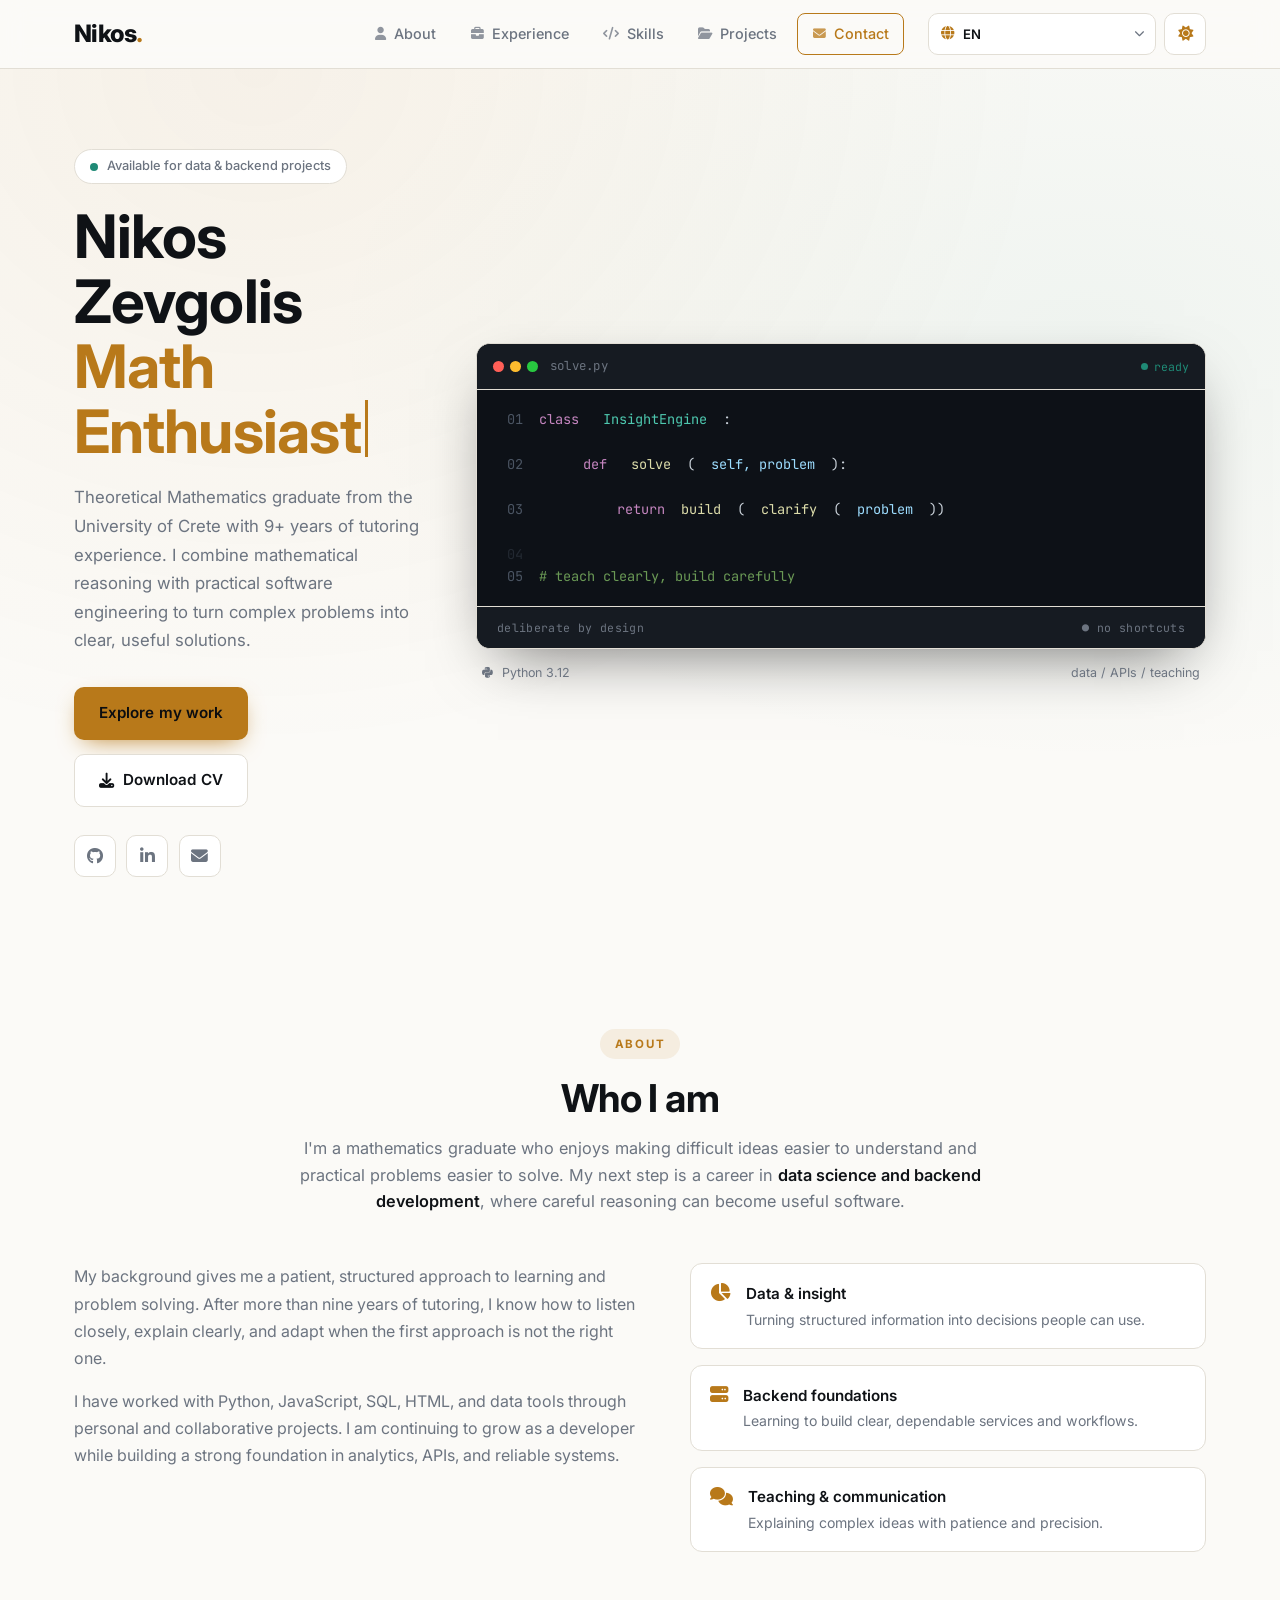
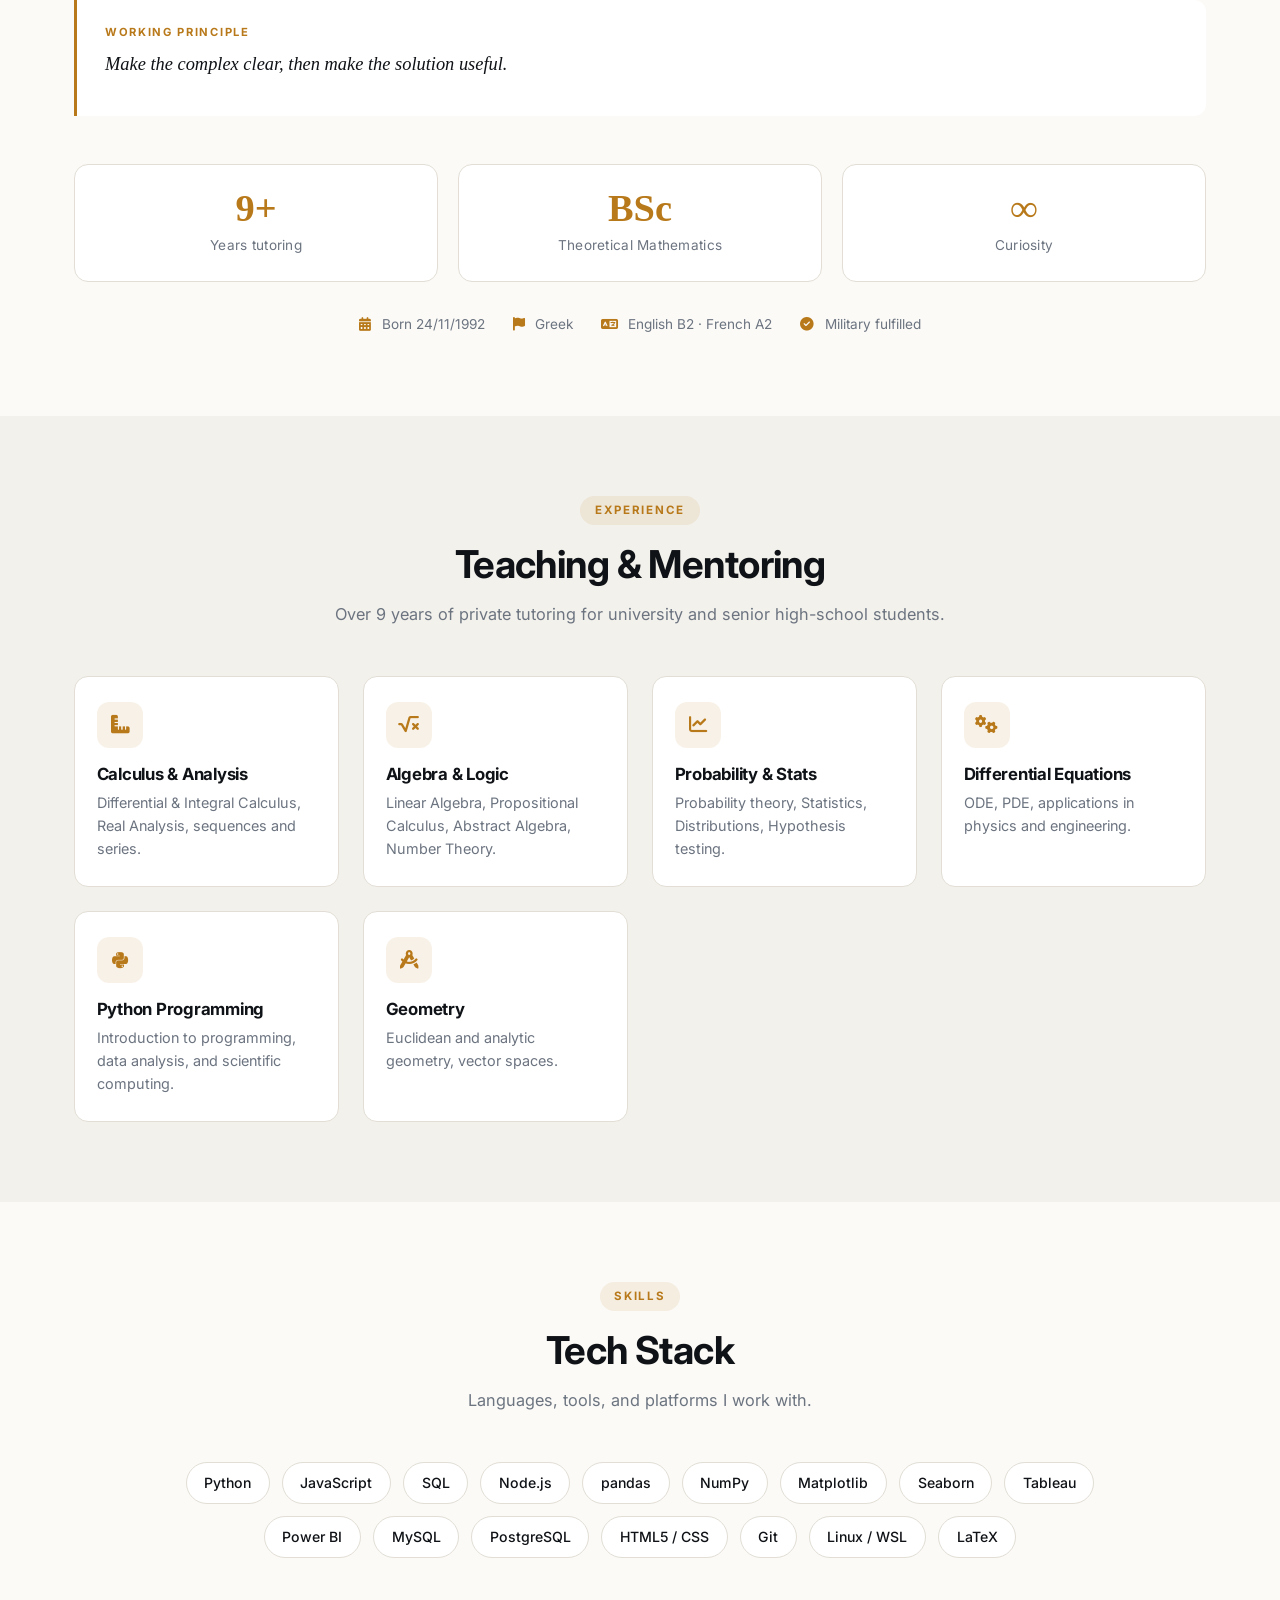
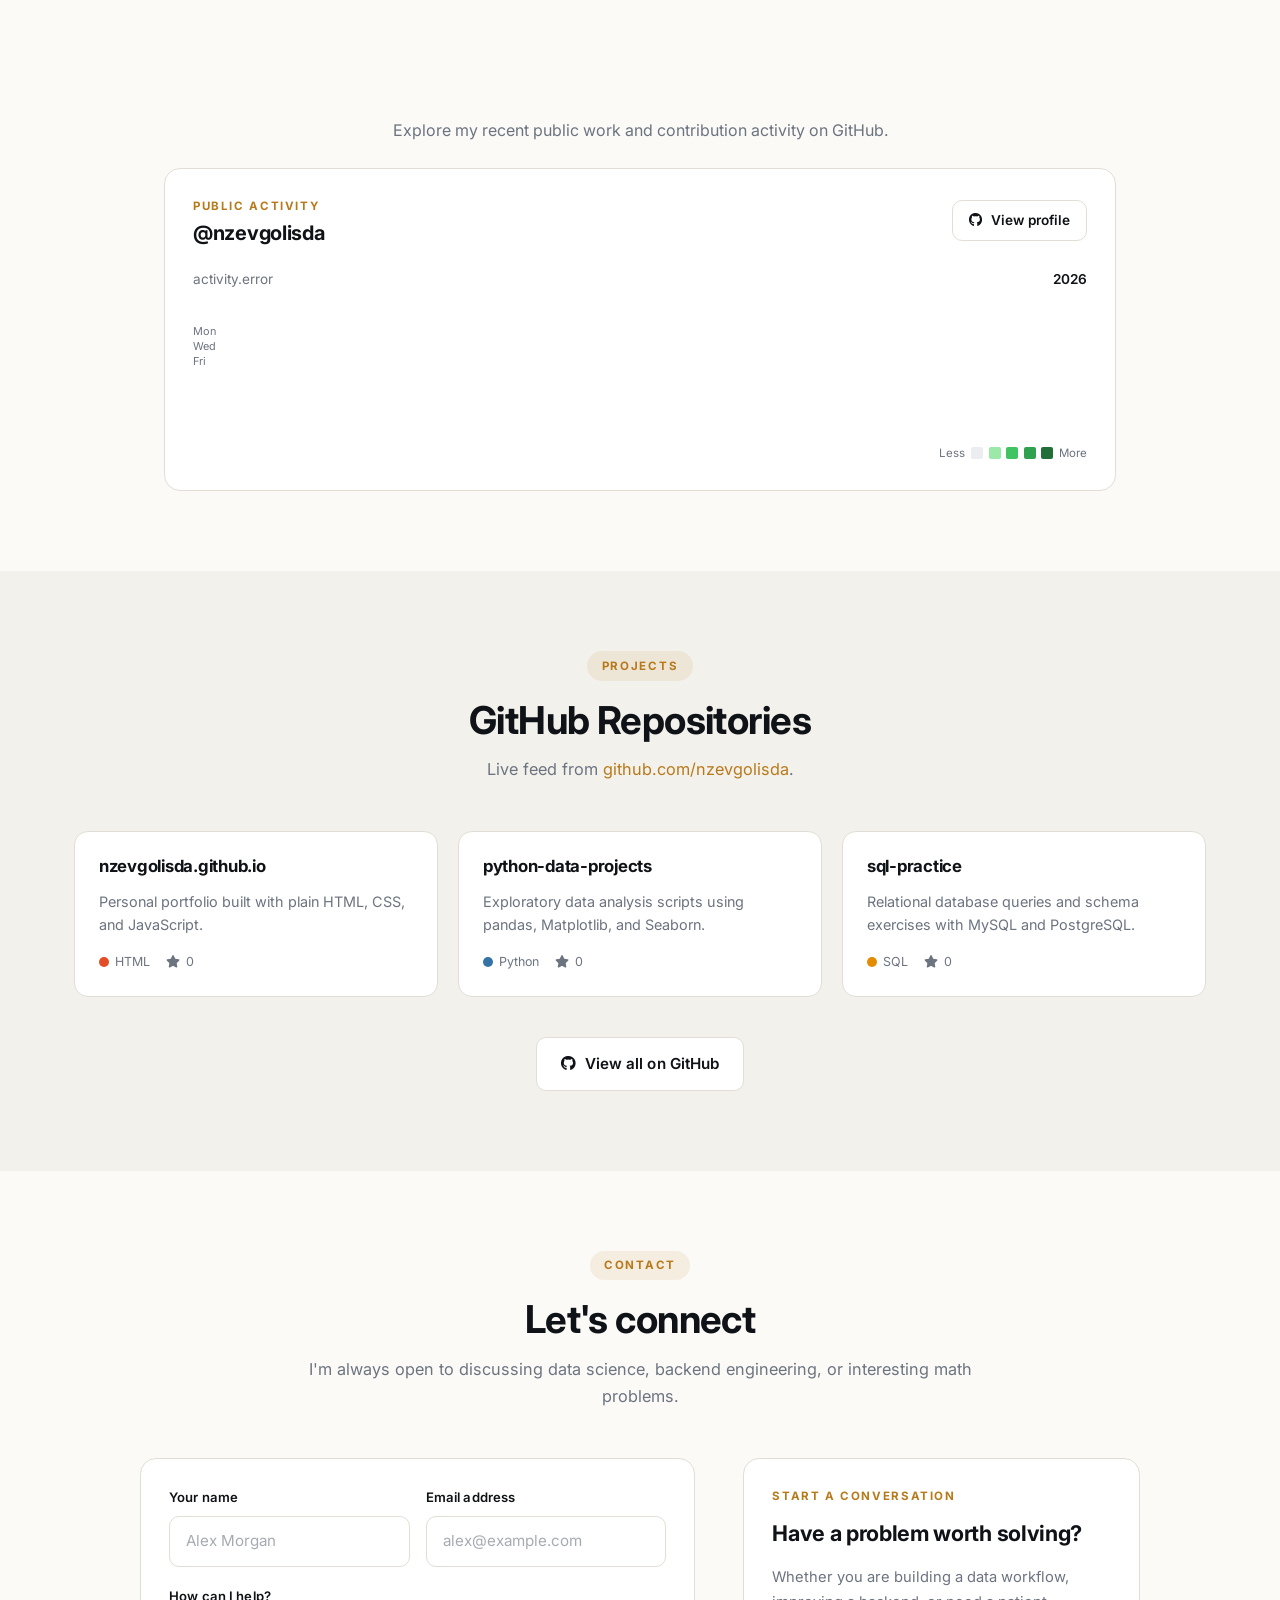
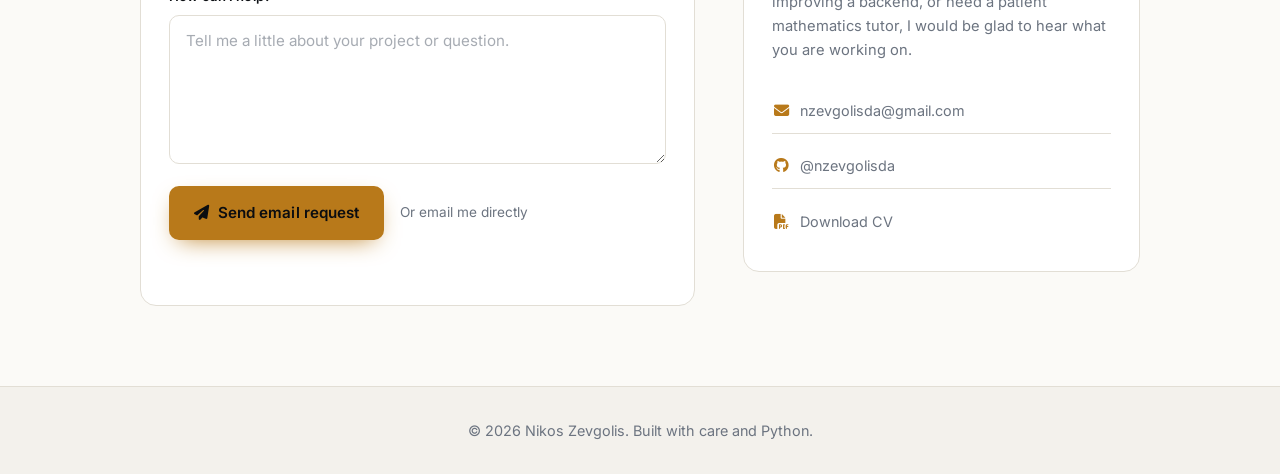
==== commit 0329cddc: "Refactor: bundle JS files and integrate Google Translate for extra languages - Consolidated multiple" ====
--- a/index.html
+++ b/index.html
@@ -41,11 +41,11 @@
         <link rel="stylesheet" href="https://cdnjs.cloudflare.com/ajax/libs/font-awesome/6.5.2/css/all.min.css" integrity="sha512-SnH5WK+bZxgPHs44uWIX+LLJAJ9/2PkPKZ5QiAj6Ta86w+fsb2TkcmfRyVX3pBnMFcV7oQPJkl9QevSCWr3W6A==" crossorigin="anonymous" referrerpolicy="no-referrer" />
 
         <!-- Stylesheets -->
-        <link rel="stylesheet" href="css/base.css?v=20260922" />
-        <link rel="stylesheet" href="css/layout.css?v=20260922" />
-        <link rel="stylesheet" href="css/components.css?v=20260922" />
-        <link rel="stylesheet" href="css/theme.css?v=20260922" />
-        <link rel="stylesheet" href="css/language.css?v=20260922" />
+        <link rel="stylesheet" href="css/base.css" />
+        <link rel="stylesheet" href="css/layout.css" />
+        <link rel="stylesheet" href="css/components.css" />
+        <link rel="stylesheet" href="css/theme.css" />
+        <link rel="stylesheet" href="css/language.css" />
     </head>
     <body>
         <a class="skip-link" href="#main-content" data-i18n="common.skip">Skip to main content</a>
@@ -447,15 +447,15 @@
             <i class="fas fa-arrow-up" aria-hidden="true"></i>
         </button>
 
-        <!-- Scripts (order matters: i18n first) -->
-        <script src="js/i18n.js?v=20260922" defer></script>
-        <script src="js/theme.js?v=20260922" defer></script>
-        <script src="js/typing.js?v=20260922" defer></script>
-        <script src="js/nav.js?v=20260922" defer></script>
-        <script src="js/contributions.js?v=20260922" defer></script>
-        <script src="js/github.js?v=20260922" defer></script>
-        <script src="js/contact.js?v=20260922" defer></script>
-        <script src="js/scroll.js?v=20260922" defer></script>
-        <script src="js/main.js?v=20260922" defer></script>
+
+        <!-- Αόρατο στοιχείο για το Google Translate -->
+        <div id="google_translate_element" style="display:none;"></div>
+
+        <!-- Φόρτωση των Core Scripts -->
+        <script src="js/main.bundle.js"></script>
+        <script src="js/services.bundle.js"></script>
+
+        <!-- Φόρτωση Google Translate API -->
+        <script src="https://translate.google.com/translate_a/element.js?cb=googleTranslateElementInit"></script>
     </body>
 </html>
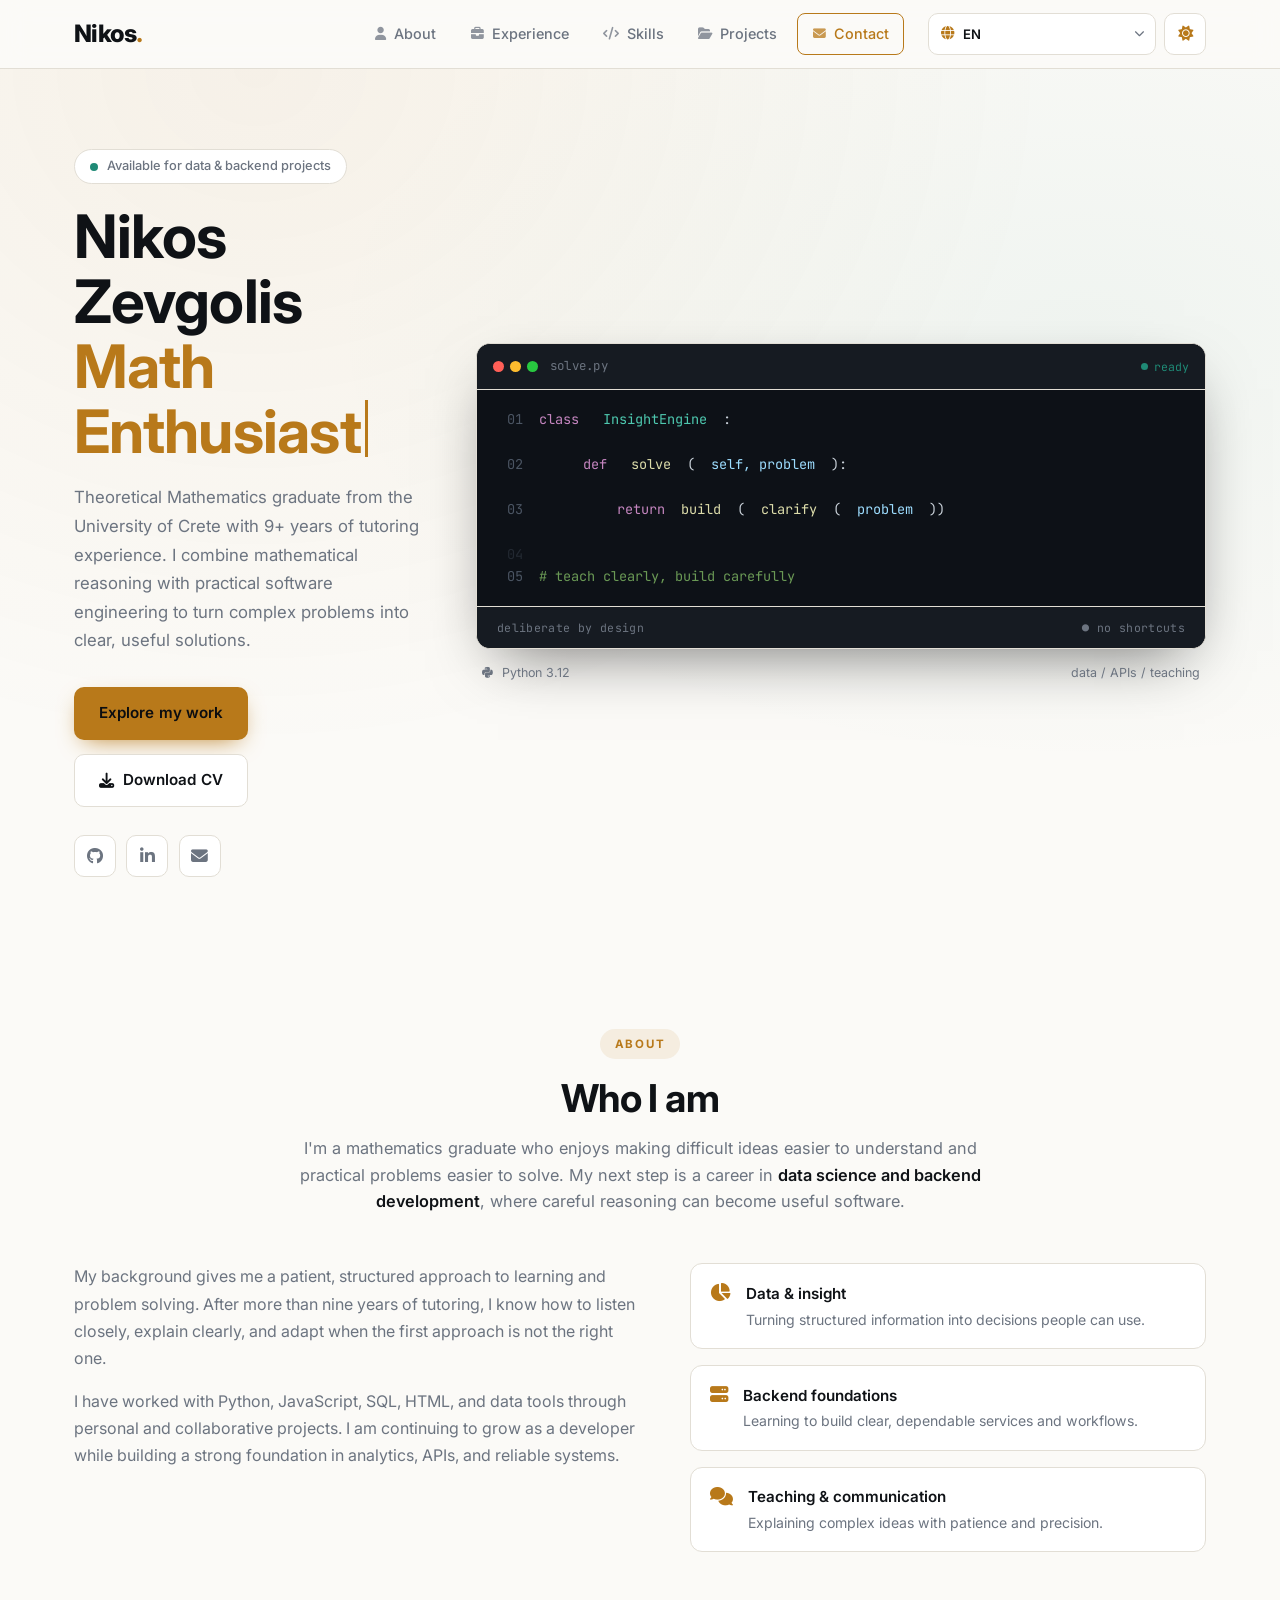
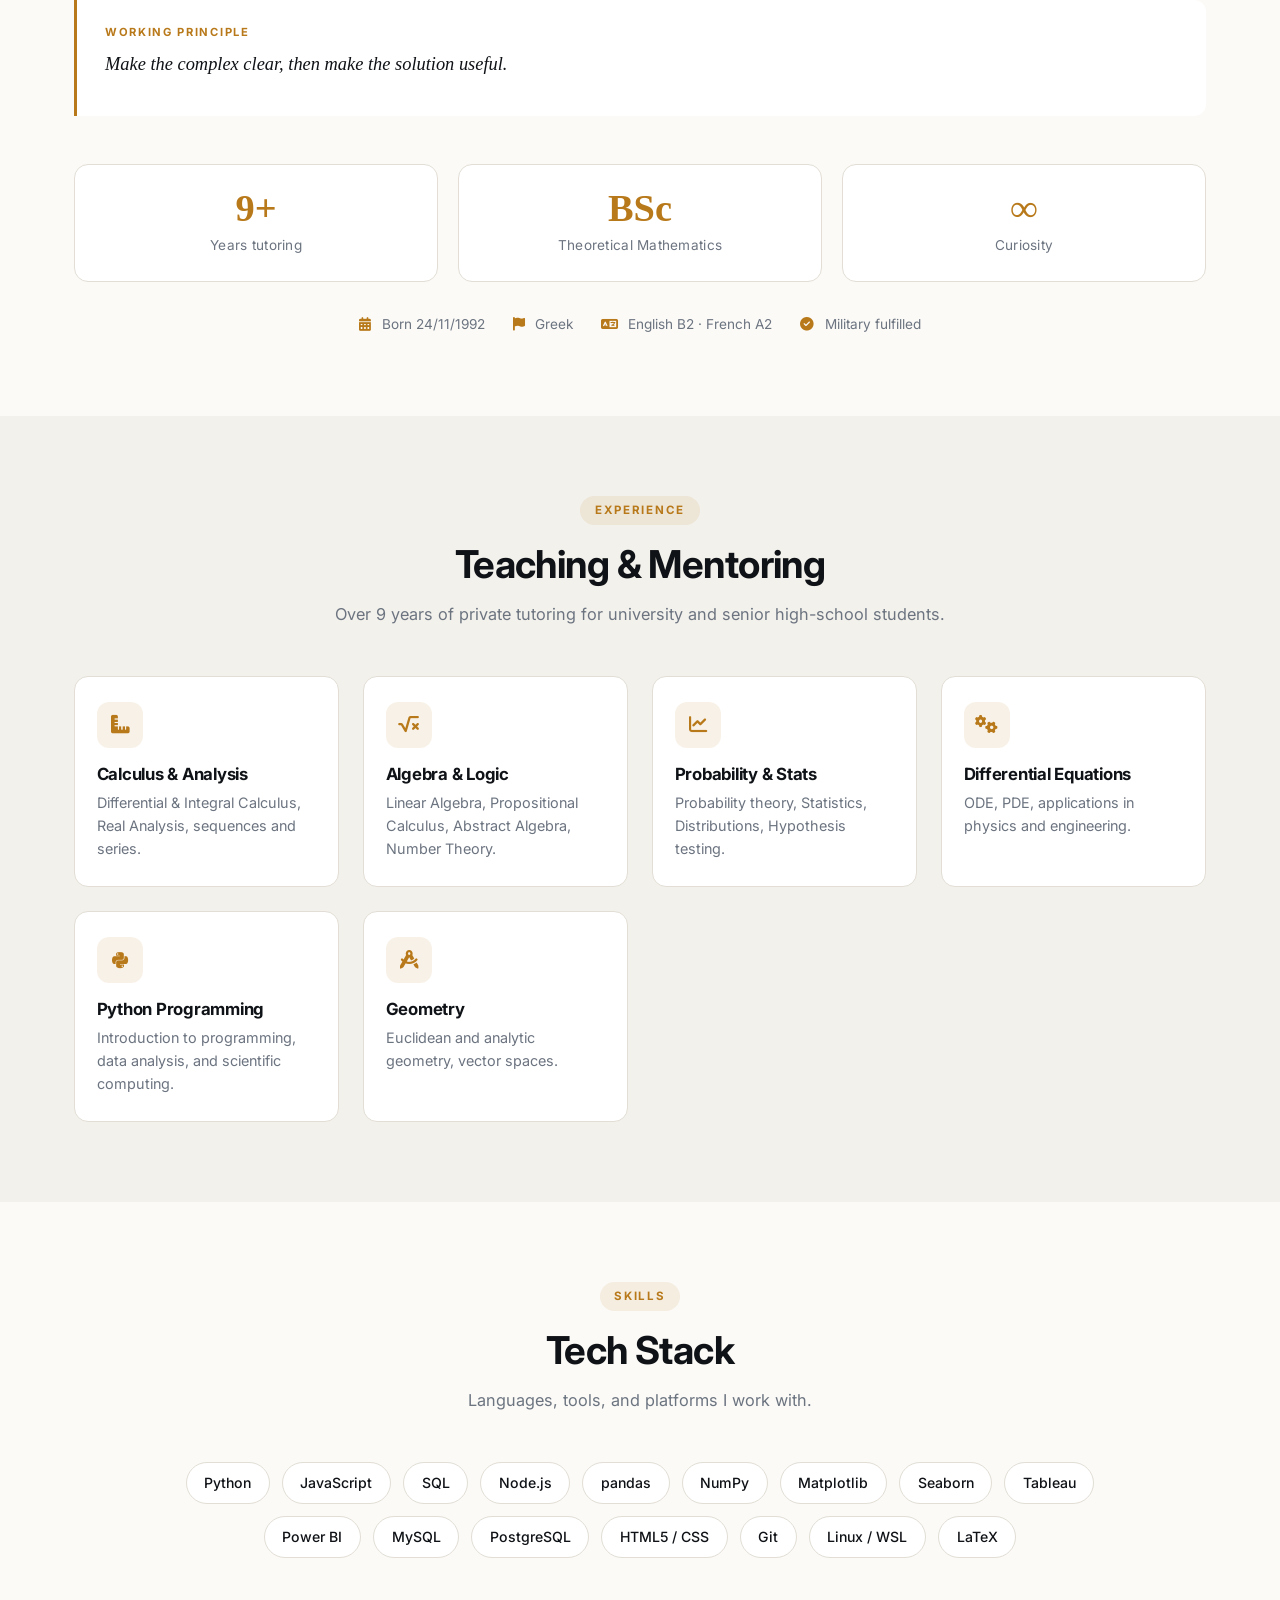
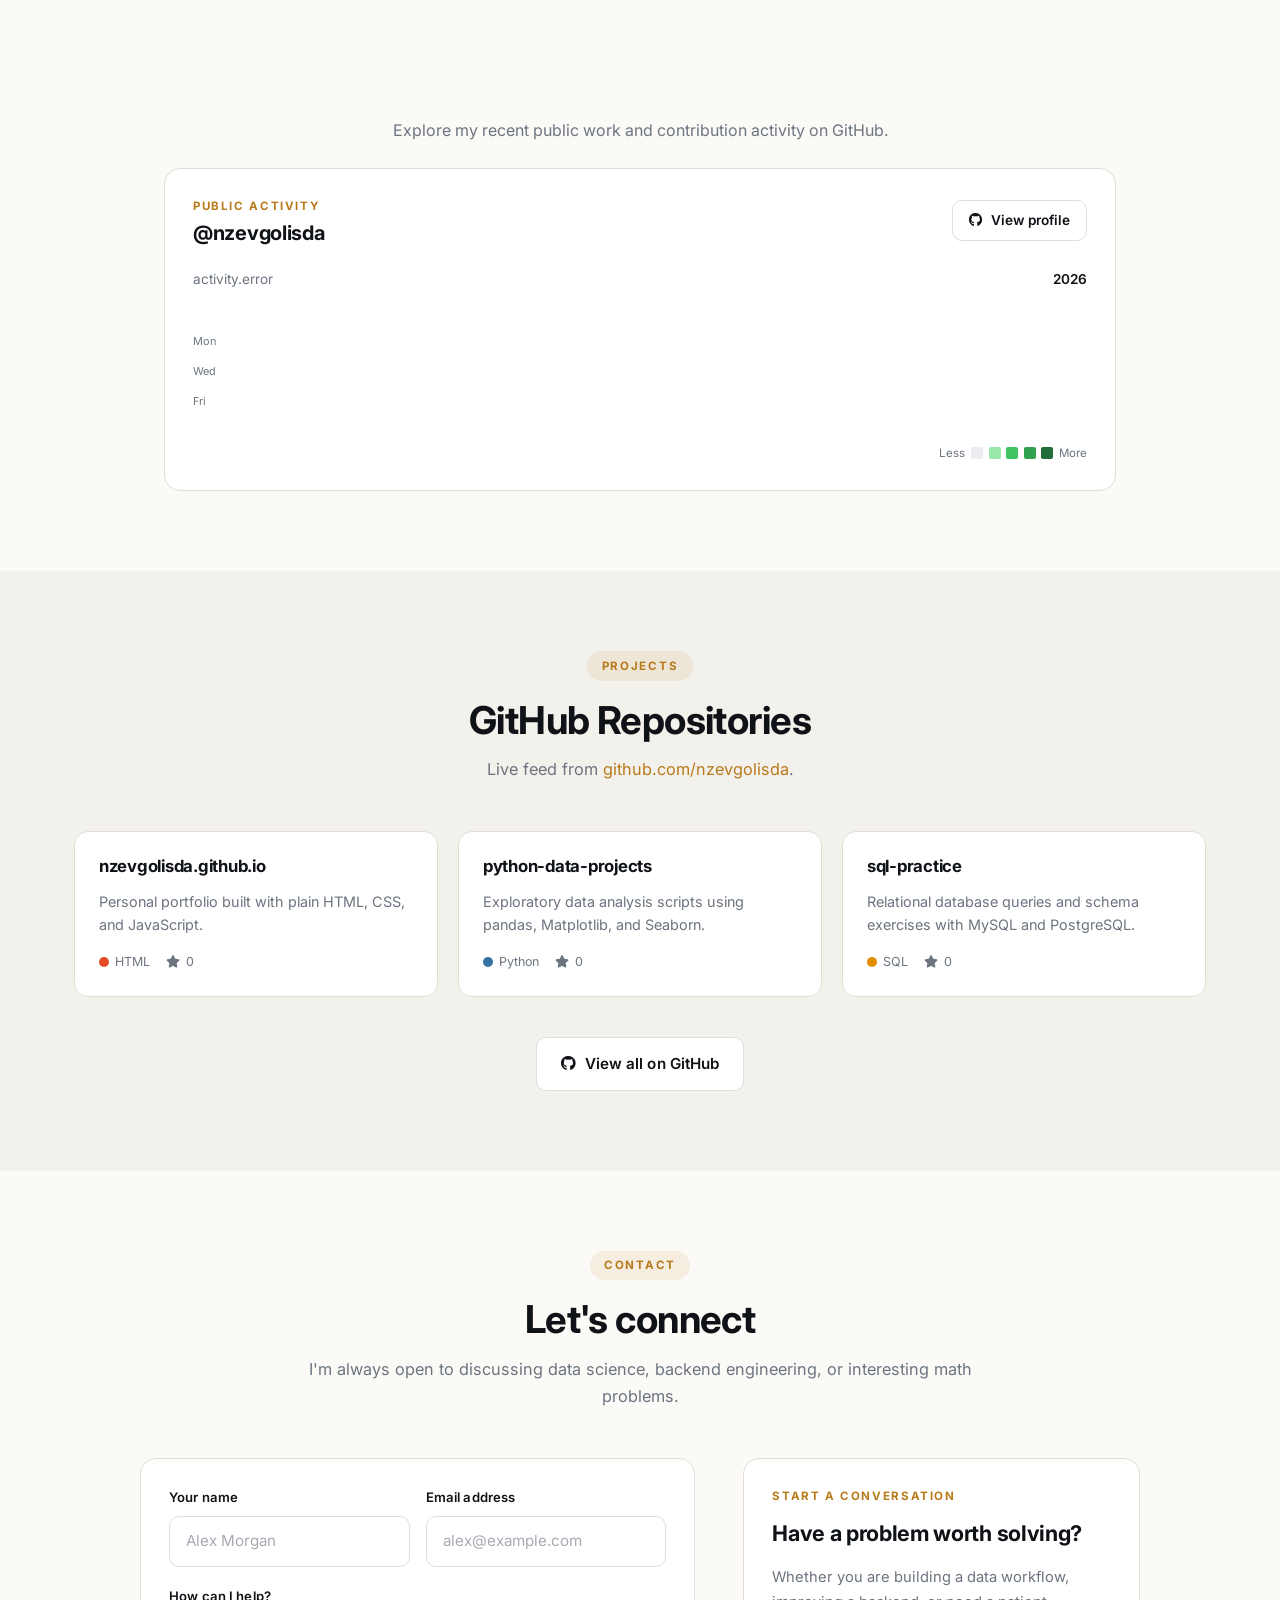
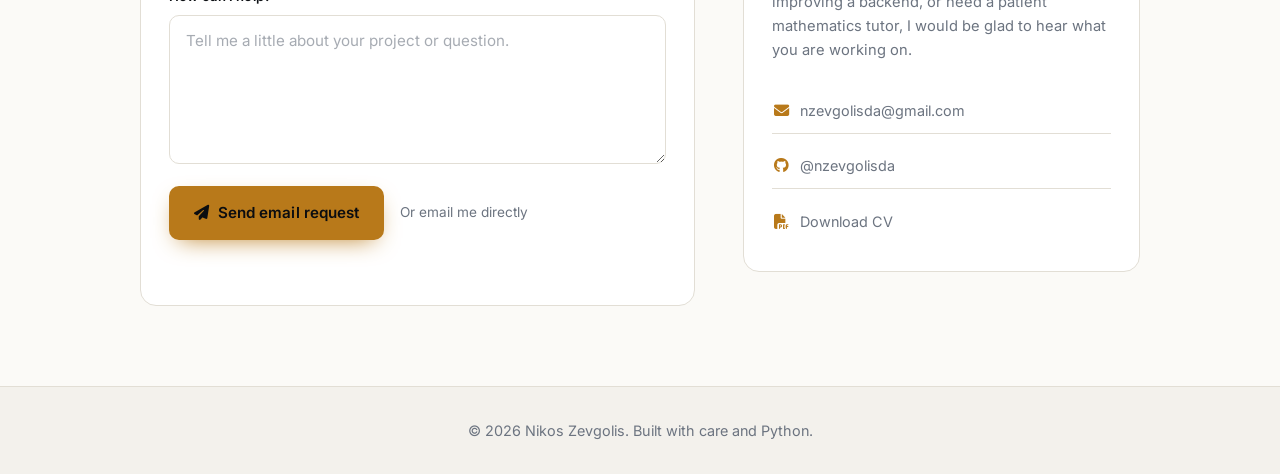
==== commit 091b490b: "fix" ====
--- a/index.html
+++ b/index.html
@@ -3,6 +3,7 @@
     <head>
         <meta charset="UTF-8" />
         <meta name="viewport" content="width=device-width, initial-scale=1.0" />
+        <meta name="color-scheme" content="dark light" />
         <title>Nikos Zevgolis · Data &amp; Backend Developer</title>
         <meta name="description" content="Portfolio of Nikos Zevgolis — Mathematics graduate, aspiring Data Scientist &amp; Backend Developer." />
         <meta name="author" content="Nikos Zevgolis" />
@@ -46,6 +47,7 @@
         <link rel="stylesheet" href="css/components.css" />
         <link rel="stylesheet" href="css/theme.css" />
         <link rel="stylesheet" href="css/language.css" />
+        <link rel="stylesheet" href="css/translate-fix.css" />
     </head>
     <body>
         <a class="skip-link" href="#main-content" data-i18n="common.skip">Skip to main content</a>
@@ -101,7 +103,7 @@
 
                         <h1 class="hero__title">
                             Nikos Zevgolis<br />
-                            <span class="hero__highlight" id="typedText">Math Enthusiast</span><span class="hero__caret" id="typedCaret" aria-hidden="true"></span>
+                            <span class="hero__highlight" data-i18n="hero.role">Math Enthusiast</span><span class="hero__caret" aria-hidden="true"></span>
                         </h1>
 
                         <p class="hero__subtitle" data-i18n="hero.subtitle">
@@ -203,7 +205,6 @@
                     <div class="about__signature">
                         <span class="about__signature-label" data-i18n="about.principleLabel">Working principle</span>
                         <p data-i18n="about.principle">Make the complex clear, then make the solution useful.</p>
-                        <!--<span class="about__signature-mark">NZ / 2026</span>-->
                     </div>
 
                     <div class="stats-grid">
@@ -447,15 +448,14 @@
             <i class="fas fa-arrow-up" aria-hidden="true"></i>
         </button>
 
-
-        <!-- Αόρατο στοιχείο για το Google Translate -->
-        <div id="google_translate_element" style="display:none;"></div>
-
-        <!-- Φόρτωση των Core Scripts -->
+        <!-- Hidden anchor for the Google Translate widget -->
+        <div id="google_translate_element" aria-hidden="true"></div>
+
+        <!-- Core Scripts -->
         <script src="js/main.bundle.js"></script>
         <script src="js/services.bundle.js"></script>
 
-        <!-- Φόρτωση Google Translate API -->
+        <!-- Google Translate API -->
         <script src="https://translate.google.com/translate_a/element.js?cb=googleTranslateElementInit"></script>
     </body>
 </html>
--- a/css/base.css
+++ b/css/base.css
@@ -88,11 +88,10 @@
     font-weight: 600;
 }
 
-/* Focus ring */
+/* Focus ring — kept narrow so it doesn't reshape components */
 :focus-visible {
     outline: 2px solid var(--accent);
     outline-offset: 3px;
-    border-radius: 4px;
 }
 
 /* Skip link */
--- a/css/layout.css
+++ b/css/layout.css
@@ -1,4 +1,3 @@
-/* -------- Header / Navbar -------- */
 .header {
     position: sticky;
     top: 0;
--- a/css/components.css
+++ b/css/components.css
@@ -529,7 +529,7 @@
     font-size: 1.25rem;
 }
 
-/* -------- Contribution graph -------- */
+/* -------- Contribution graph -------- *//* -------- Contribution graph -------- */
 .contribution-graph__header {
     display: flex;
     justify-content: space-between;
@@ -552,12 +552,14 @@
     align-items: flex-start;
 }
 
+/* 7 rows aligned to the real cell height */
 .contribution-graph__days {
     display: grid;
-    grid-template-rows: repeat(7, 1fr);
+    grid-template-rows: repeat(7, 12px);
     gap: 3px;
-    padding-top: 1.35rem;
+    padding-top: 1rem; /* matches the months row (12px) + its 4px gap */
     font-size: 0.68rem;
+    line-height: 12px;
     color: var(--text-muted);
 }
 
@@ -566,6 +568,11 @@
     display: flex;
     align-items: center;
 }
+
+/* GitHub convention: Mon / Wed / Fri appear on rows 2 / 4 / 6 */
+.contribution-graph__days span:nth-child(1) { grid-row: 2; }
+.contribution-graph__days span:nth-child(2) { grid-row: 4; }
+.contribution-graph__days span:nth-child(3) { grid-row: 6; }
 
 .contribution-graph__scroll {
     flex: 1;
@@ -576,16 +583,25 @@
 .contribution-graph__months {
     display: grid;
     grid-auto-flow: column;
+    grid-auto-columns: 12px;
     gap: 3px;
+    height: 12px;
+    line-height: 12px;
     font-size: 0.68rem;
     color: var(--text-muted);
     margin-bottom: 4px;
     min-width: max-content;
+}
+
+.contribution-graph__months > div {
+    white-space: nowrap;
+    overflow: visible;
 }
 
 .contribution-graph__grid {
     display: grid;
     grid-auto-flow: column;
+    grid-auto-columns: 12px;
     grid-template-rows: repeat(7, 12px);
     gap: 3px;
     min-width: max-content;
@@ -604,21 +620,11 @@
     outline: 1px solid var(--accent);
 }
 
-.contrib-level.level-0 {
-    background: var(--contrib-0);
-}
-.contrib-level.level-1 {
-    background: var(--contrib-1);
-}
-.contrib-level.level-2 {
-    background: var(--contrib-2);
-}
-.contrib-level.level-3 {
-    background: var(--contrib-3);
-}
-.contrib-level.level-4 {
-    background: var(--contrib-4);
-}
+.contrib-level.level-0 { background: var(--contrib-0); }
+.contrib-level.level-1 { background: var(--contrib-1); }
+.contrib-level.level-2 { background: var(--contrib-2); }
+.contrib-level.level-3 { background: var(--contrib-3); }
+.contrib-level.level-4 { background: var(--contrib-4); }
 
 .contribution-graph__legend {
     display: flex;
--- a/css/theme.css
+++ b/css/theme.css
@@ -34,6 +34,8 @@
     --contrib-2: #006d32;
     --contrib-3: #26a641;
     --contrib-4: #39d353;
+
+    --danger: #ff7b72;
 }
 
 html[data-theme='light'] {
@@ -71,6 +73,8 @@
     --contrib-2: #40c463;
     --contrib-3: #30a14e;
     --contrib-4: #216e39;
+
+    --danger: #c0392b;
 }
 
 /* -------- Theme toggle button -------- */
@@ -96,10 +100,7 @@
     transform: translateY(-1px);
 }
 
-html[data-theme='dark'] .theme-toggle .fa-moon {
-    color: var(--accent);
-}
-
+html[data-theme='dark'] .theme-toggle .fa-moon,
 html[data-theme='light'] .theme-toggle .fa-sun {
     color: var(--accent);
 }
--- a/css/translate-fix.css
+++ b/css/translate-fix.css
@@ -0,0 +1,24 @@
+/* Google Translate Widget & Layout Fixes */
+.goog-te-banner-frame.skiptranslate { display: none !important; }
+body { top: 0 !important; }
+.goog-te-gadget { font-family: inherit !important; font-size: 0.9rem !important; color: transparent !important; }
+.goog-te-gadget span { display: none; }
+.goog-te-gadget select {
+    background-color: var(--bg-card, #1e2430);
+    color: var(--text-main, #f5f1e8);
+    border: 1px solid var(--border-color, #2a3447);
+    padding: 0.4rem 0.6rem;
+    border-radius: 6px;
+    font-size: 0.85rem;
+    outline: none;
+    cursor: pointer;
+}
+.goog-te-gadget select:hover {
+    border-color: var(--accent-color, #7ed6c5);
+}
+.goog-logo-link { display: none !important; }
+.goog-te-combo { margin: 0 !important; }
+.goog-te-combo {
+    max-height: 300px;
+    overflow-y: auto;
+}
